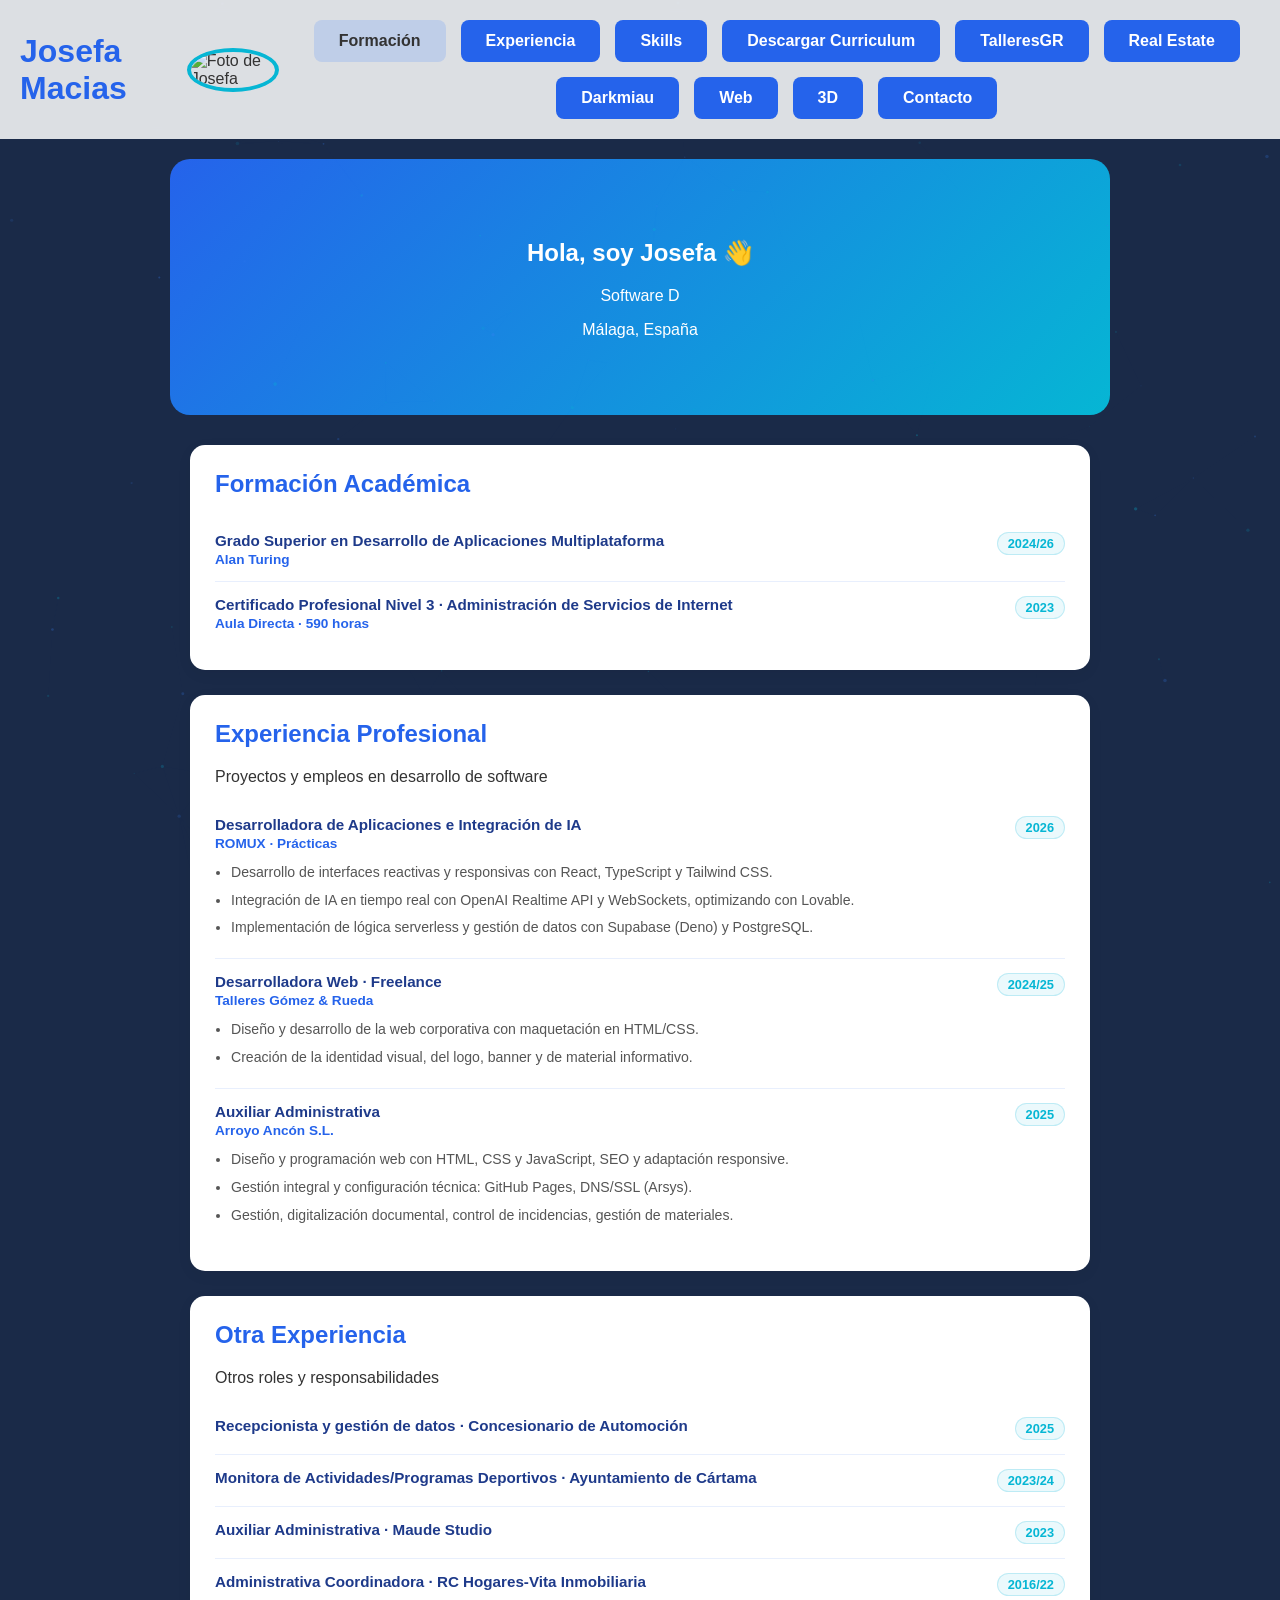
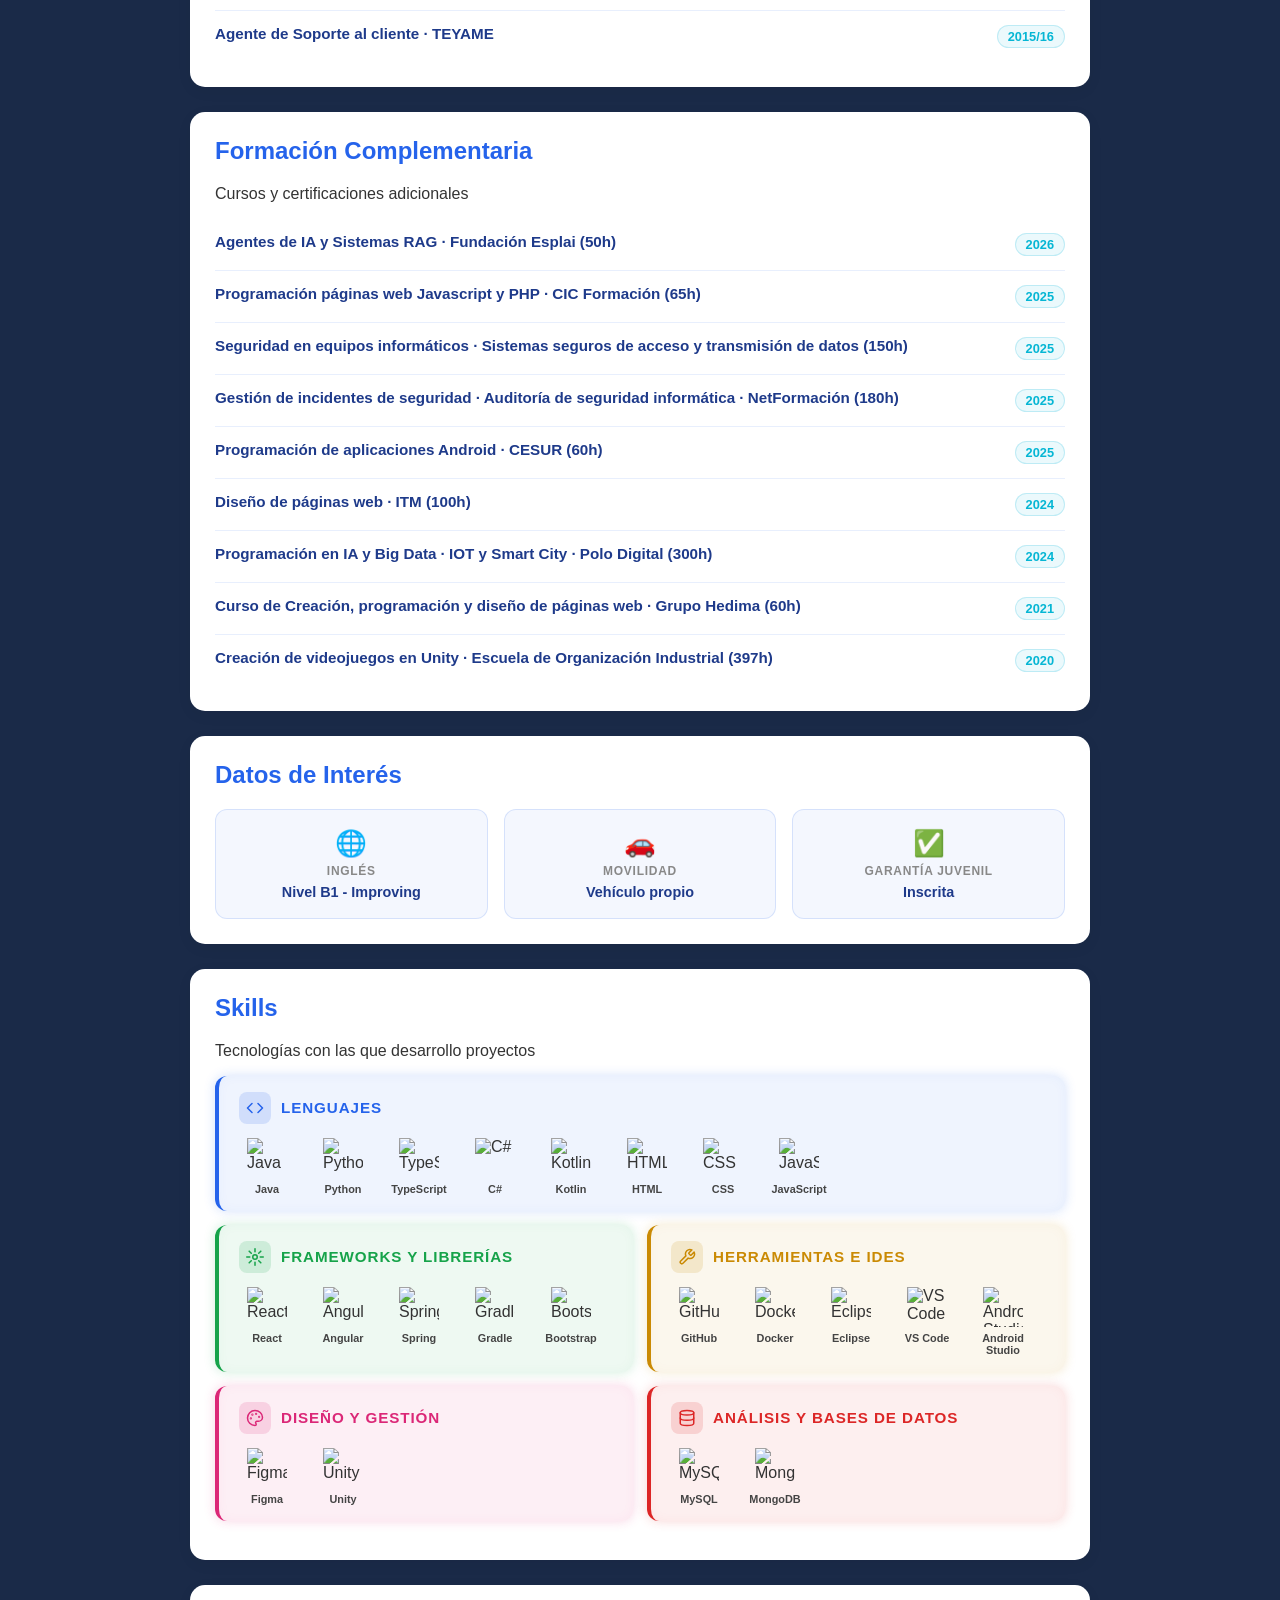
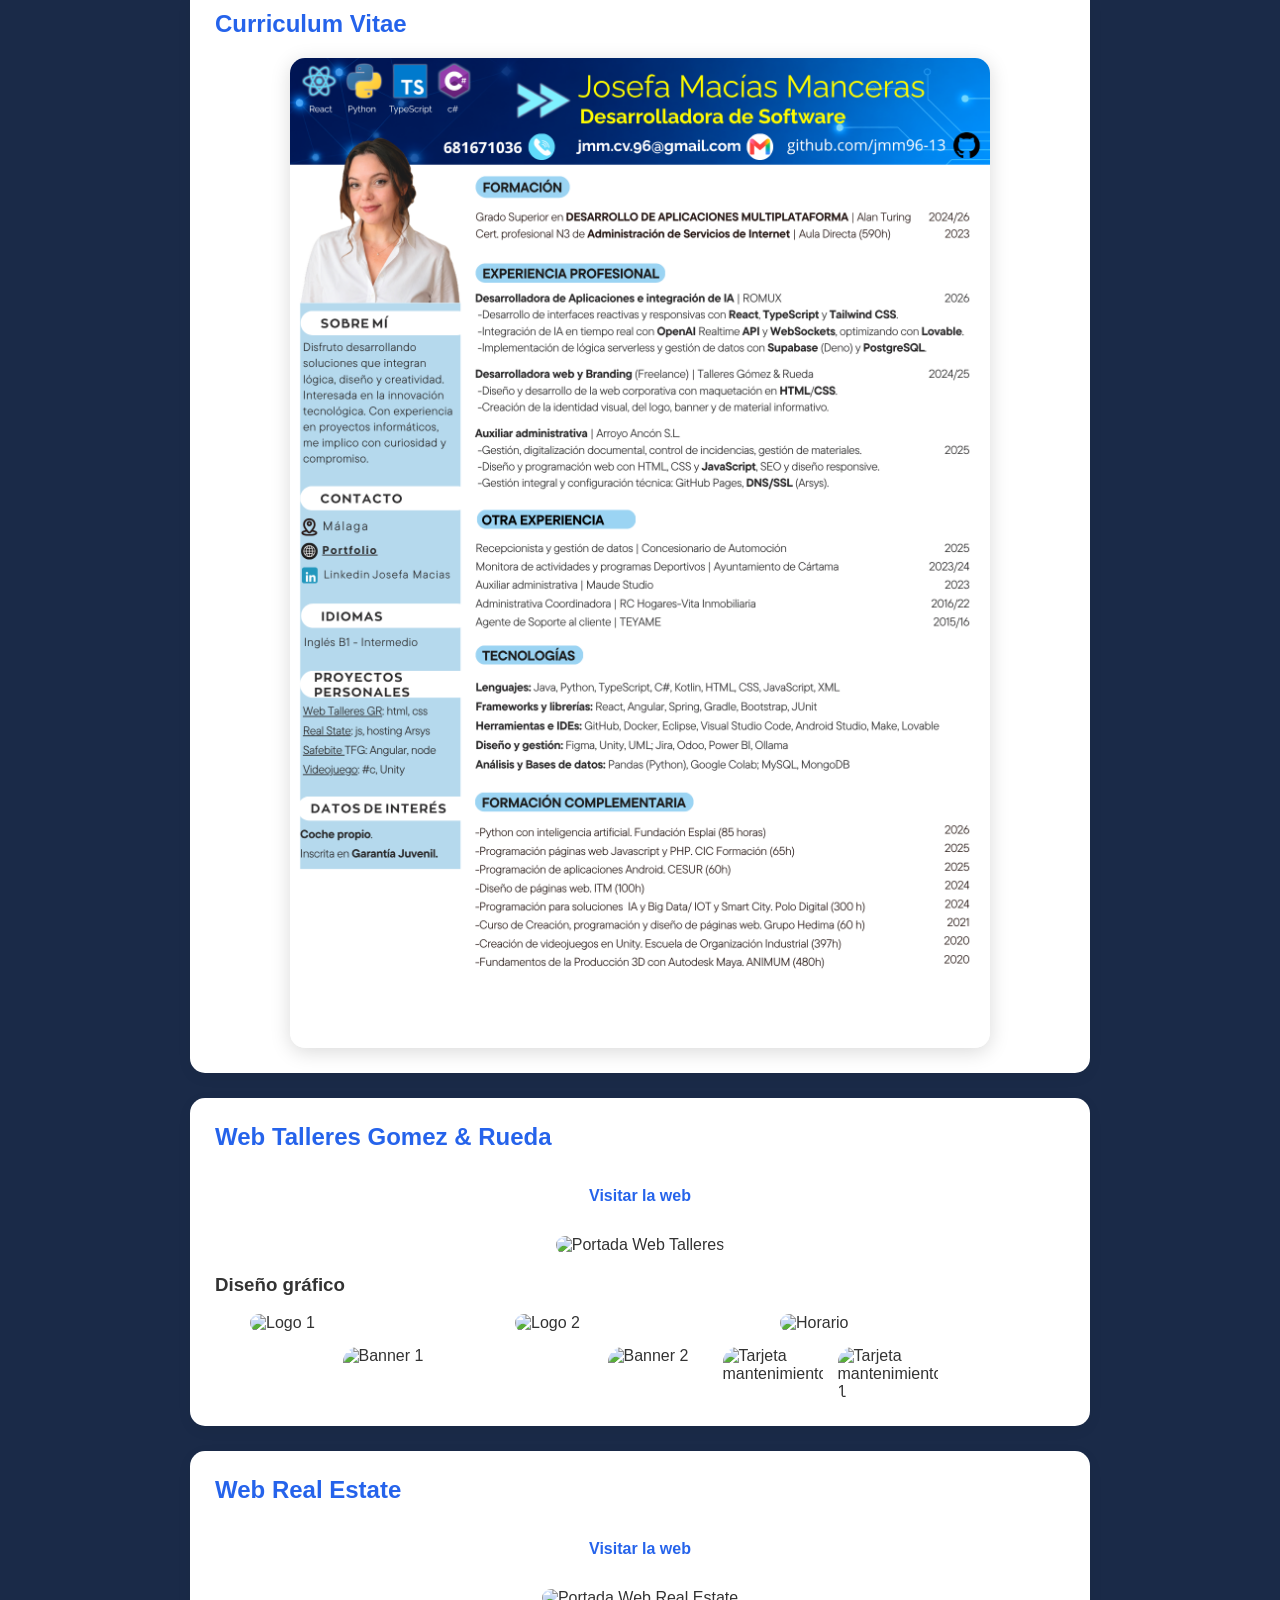
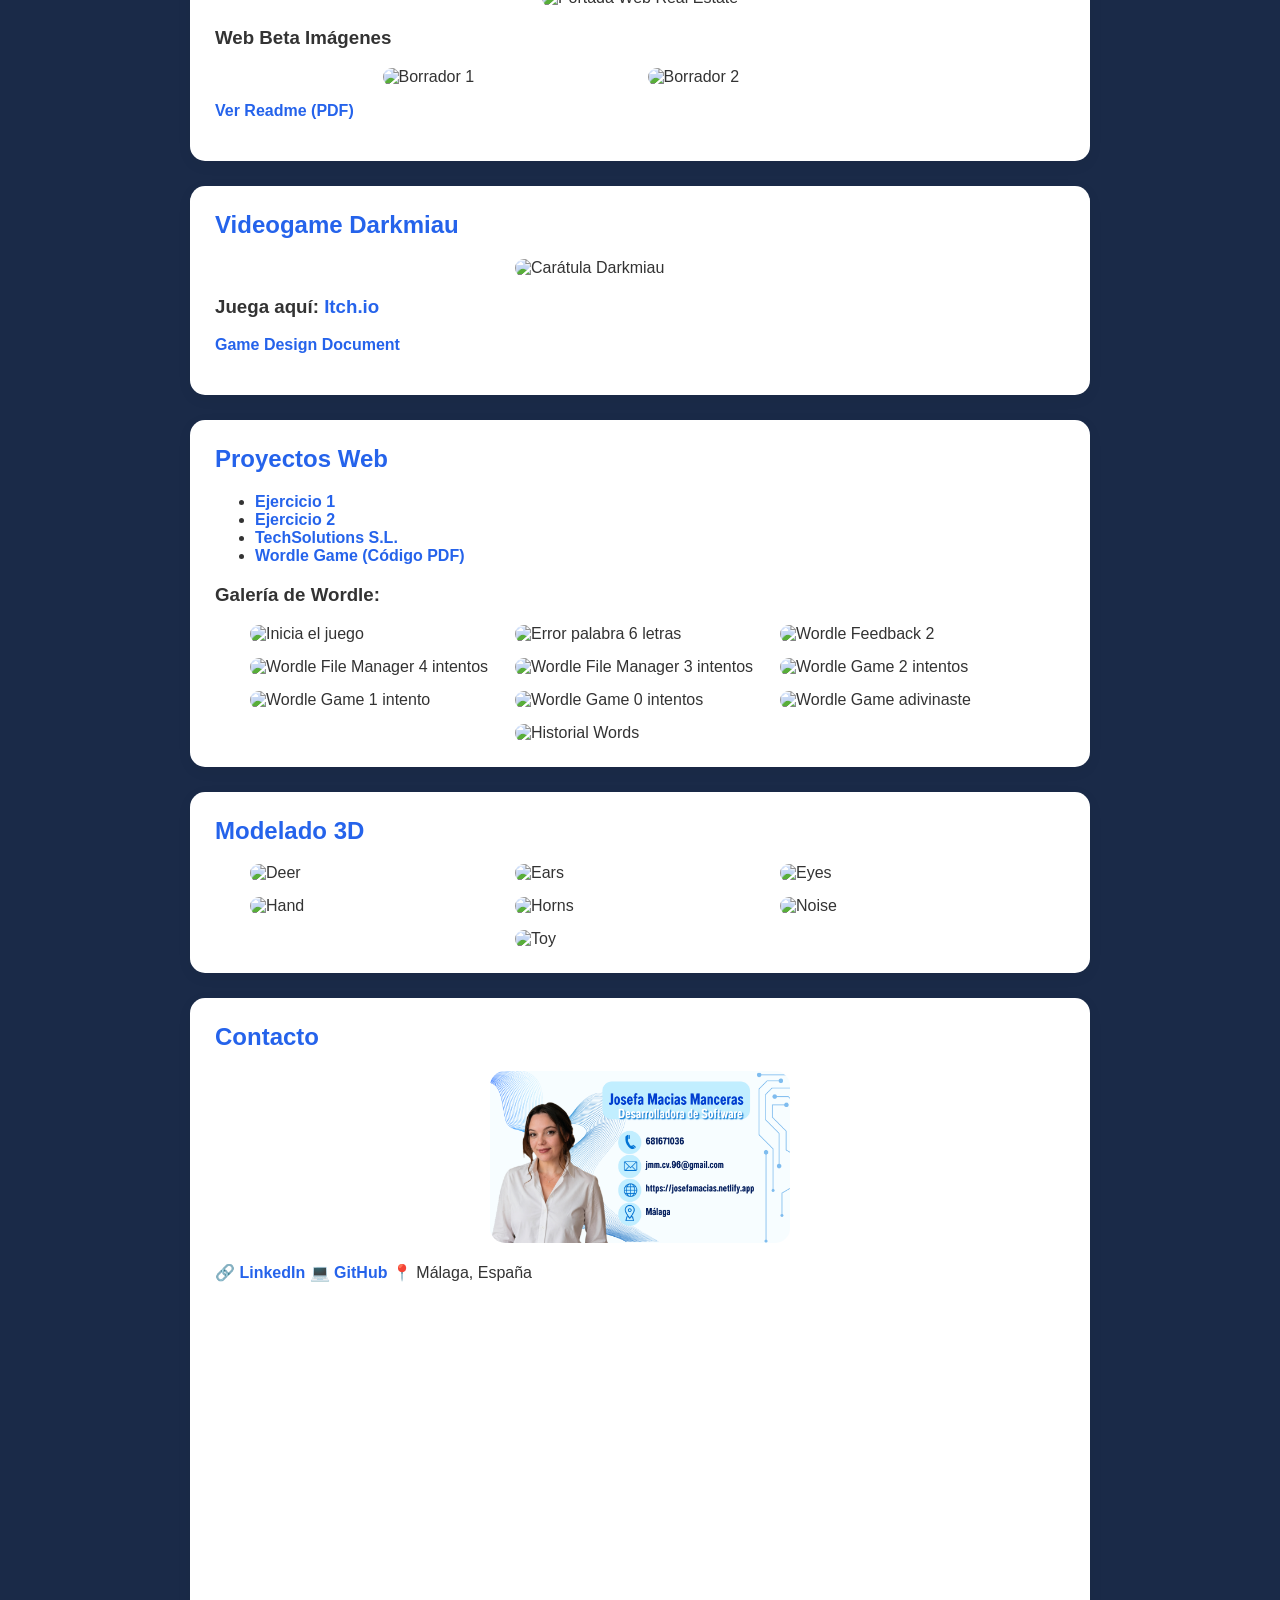
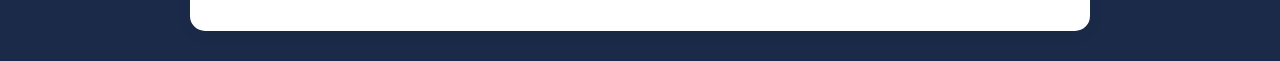
==== index.html @ d87f7739 "Tarjeta de presentacion mejorada" ====
<!DOCTYPE html>
<html lang="es">
<head>
  <meta charset="UTF-8">
  <meta name="viewport" content="width=device-width, initial-scale=1.0">
  <title>Portfolio Josefa Macias Manceras</title>
  <link href="https://fonts.googleapis.com/css2?family=Inter:wght@300;400;700&display=swap" rel="stylesheet">
  <link rel="stylesheet" href="css/styles.css">
</head>
<body>

  <!-- Fondo de partículas -->
  <canvas id="bg-canvas"></canvas>

  <!-- HEADER -->
  <header id="header">
    <h1>Josefa Macias</h1>
    <img src="documentos/foto_perfil.png" alt="Foto de Josefa" class="profile-img">
    <nav class="nav-bar">
      <a href="#formacion">Formación</a>
      <a href="#experiencia">Experiencia</a>
      <a href="#skills">Skills</a>
      <a href="#cv">Descargar Curriculum</a>
      <a href="#talleres">TalleresGR</a>
      <a href="#realestate">Real Estate</a>
      <a href="#darkmiau">Darkmiau</a>
      <a href="#proyectos">Web</a>
      <a href="#modelado">3D</a>
      <a href="#contacto">Contacto</a>
    </nav>
  </header>

  <!-- HERO con efecto Typing -->
  <section class="hero">
    <h2>Hola, soy Josefa 👋</h2>
    <p><span id="typed"></span></p>
    <p class="location">Málaga, España</p>
  </section>

  <main class="container">

<!-- FORMACIÓN ACADÉMICA -->
<section id="formacion" class="project fade-in">
  <h2 class="title">Formación Académica</h2>
  <div class="cv-item">
    <div class="cv-item-header">
      <div>
        <span class="cv-role">Grado Superior en Desarrollo de Aplicaciones Multiplataforma</span>
        <span class="cv-company">Alan Turing</span>
      </div>
      <span class="cv-date">2024/26</span>
    </div>
  </div>

  <div class="cv-item">
    <div class="cv-item-header">
      <div>
        <span class="cv-role">Certificado Profesional Nivel 3 · Administración de Servicios de Internet</span>
        <span class="cv-company">Aula Directa · 590 horas</span>
      </div>
      <span class="cv-date">2023</span>
    </div>
  </div>
</section>

<!-- EXPERIENCIA PROFESIONAL -->
<section id="experiencia" class="project fade-in">
  <h2 class="title">Experiencia Profesional</h2>
  <p class="section-sub">Proyectos y empleos en desarrollo de software</p>

  <div class="cv-item">
    <div class="cv-item-header">
      <div>
        <span class="cv-role">Desarrolladora de Aplicaciones e Integración de IA</span>
        <span class="cv-company">ROMUX · Prácticas</span>
      </div>
      <span class="cv-date">2026</span>
    </div>
    <ul class="cv-bullets">
      <li>Desarrollo de interfaces reactivas y responsivas con React, TypeScript y Tailwind CSS.</li>
      <li>Integración de IA en tiempo real con OpenAI Realtime API y WebSockets, optimizando con Lovable.</li>
      <li>Implementación de lógica serverless y gestión de datos con Supabase (Deno) y PostgreSQL.</li>
    </ul>
  </div>

  <div class="cv-item">
    <div class="cv-item-header">
      <div>
        <span class="cv-role">Desarrolladora Web · Freelance</span>
        <span class="cv-company">Talleres Gómez &amp; Rueda</span>
      </div>
      <span class="cv-date">2024/25</span>
    </div>
    <ul class="cv-bullets">
      <li>Diseño y desarrollo de la web corporativa con maquetación en HTML/CSS.</li>
      <li>Creación de la identidad visual, del logo, banner y de material informativo.</li>
    </ul>
  </div>

  <div class="cv-item">
    <div class="cv-item-header">
      <div>
        <span class="cv-role">Auxiliar Administrativa</span>
        <span class="cv-company">Arroyo Ancón S.L.</span>
      </div>
      <span class="cv-date">2025</span>
    </div>
    <ul class="cv-bullets">
      <li>Diseño y programación web con HTML, CSS y JavaScript, SEO y adaptación responsive.</li>
      <li>Gestión integral y configuración técnica: GitHub Pages, DNS/SSL (Arsys).</li>
      <li>Gestión, digitalización documental, control de incidencias, gestión de materiales.</li>
    </ul>
  </div>
</section>

<!-- OTRA EXPERIENCIA -->
<section id="otra-experiencia" class="project fade-in">
  <h2 class="title">Otra Experiencia</h2>
  <p class="section-sub">Otros roles y responsabilidades</p>

  <div class="cv-item">
    <div class="cv-item-header">
      <span class="cv-role">Recepcionista y gestión de datos · Concesionario de Automoción</span>
      <span class="cv-date">2025</span>
    </div>
  </div>

  <div class="cv-item">
    <div class="cv-item-header">
      <span class="cv-role">Monitora de Actividades/Programas Deportivos · Ayuntamiento de Cártama</span>
      <span class="cv-date">2023/24</span>
    </div>
  </div>

  <div class="cv-item">
    <div class="cv-item-header">
      <span class="cv-role">Auxiliar Administrativa · Maude Studio</span>
      <span class="cv-date">2023</span>
    </div>
  </div>

  <div class="cv-item">
    <div class="cv-item-header">
      <span class="cv-role">Administrativa Coordinadora · RC Hogares-Vita Inmobiliaria</span>
      <span class="cv-date">2016/22</span>
    </div>
  </div>

  <div class="cv-item">
    <div class="cv-item-header">
      <span class="cv-role">Agente de Soporte al cliente · TEYAME</span>
      <span class="cv-date">2015/16</span>
    </div>
  </div>
</section>

<!-- FORMACIÓN COMPLEMENTARIA -->
<section id="formacion-comp" class="project fade-in">
  <h2 class="title">Formación Complementaria</h2>
  <p class="section-sub">Cursos y certificaciones adicionales</p>

  <div class="cv-item">
    <div class="cv-item-header">
      <span class="cv-role">Agentes de IA y Sistemas RAG · Fundación Esplai (50h)</span>
      <span class="cv-date">2026</span>
    </div>
  </div>
  <div class="cv-item">
    <div class="cv-item-header">
      <span class="cv-role">Programación páginas web Javascript y PHP · CIC Formación (65h)</span>
      <span class="cv-date">2025</span>
    </div>
  </div>
  <div class="cv-item">
    <div class="cv-item-header">
      <span class="cv-role">Seguridad en equipos informáticos · Sistemas seguros de acceso y transmisión de datos (150h)</span>
      <span class="cv-date">2025</span>
    </div>
  </div>
  <div class="cv-item">
    <div class="cv-item-header">
      <span class="cv-role">Gestión de incidentes de seguridad · Auditoría de seguridad informática · NetFormación (180h)</span>
      <span class="cv-date">2025</span>
    </div>
  </div>
  <div class="cv-item">
    <div class="cv-item-header">
      <span class="cv-role">Programación de aplicaciones Android · CESUR (60h)</span>
      <span class="cv-date">2025</span>
    </div>
  </div>
  <div class="cv-item">
    <div class="cv-item-header">
      <span class="cv-role">Diseño de páginas web · ITM (100h)</span>
      <span class="cv-date">2024</span>
    </div>
  </div>
  <div class="cv-item">
    <div class="cv-item-header">
      <span class="cv-role">Programación en IA y Big Data · IOT y Smart City · Polo Digital (300h)</span>
      <span class="cv-date">2024</span>
    </div>
  </div>
  <div class="cv-item">
    <div class="cv-item-header">
      <span class="cv-role">Curso de Creación, programación y diseño de páginas web · Grupo Hedima (60h)</span>
      <span class="cv-date">2021</span>
    </div>
  </div>
  <div class="cv-item">
    <div class="cv-item-header">
      <span class="cv-role">Creación de videojuegos en Unity · Escuela de Organización Industrial (397h)</span>
      <span class="cv-date">2020</span>
    </div>
  </div>
</section>

<!-- DATOS DE INTERÉS -->
<section id="datos" class="project fade-in">
  <h2 class="title">Datos de Interés</h2>
  <div class="datos-grid">
    <div class="dato-card">
      <span class="dato-icon">🌐</span>
      <span class="dato-label">Inglés</span>
      <span class="dato-value">Nivel B1 - Improving</span>
    </div>
    <div class="dato-card">
      <span class="dato-icon">🚗</span>
      <span class="dato-label">Movilidad</span>
      <span class="dato-value">Vehículo propio</span>
    </div>
    <div class="dato-card">
      <span class="dato-icon">✅</span>
      <span class="dato-label">Garantía Juvenil</span>
      <span class="dato-value">Inscrita</span>
    </div>
  </div>
</section>    

<!-- SKILLS -->
<section id="skills" class="project fade-in">
  <h2 class="title">Skills</h2>
  <p class="section-sub">Tecnologías con las que desarrollo proyectos</p>

  <!-- Lenguajes - fila completa -->
  <div class="skill-category cat-blue">
    <div class="cat-header">
      <span class="cat-icon"><svg xmlns="http://www.w3.org/2000/svg" width="18" height="18" viewBox="0 0 24 24" fill="none" stroke="currentColor" stroke-width="2" stroke-linecap="round" stroke-linejoin="round"><polyline points="16 18 22 12 16 6"/><polyline points="8 6 2 12 8 18"/></svg></span>
      <h3>Lenguajes</h3>
    </div>
    <div class="skills-grid">
      <div class="skill-card"><img src="https://skillicons.dev/icons?i=java" alt="Java"><span>Java</span></div>
      <div class="skill-card"><img src="https://skillicons.dev/icons?i=python" alt="Python"><span>Python</span></div>
      <div class="skill-card"><img src="https://skillicons.dev/icons?i=ts" alt="TypeScript"><span>TypeScript</span></div>
      <div class="skill-card"><img src="https://skillicons.dev/icons?i=cs" alt="C#"><span>C#</span></div>
      <div class="skill-card"><img src="https://skillicons.dev/icons?i=kotlin" alt="Kotlin"><span>Kotlin</span></div>
      <div class="skill-card"><img src="https://skillicons.dev/icons?i=html" alt="HTML"><span>HTML</span></div>
      <div class="skill-card"><img src="https://skillicons.dev/icons?i=css" alt="CSS"><span>CSS</span></div>
      <div class="skill-card"><img src="https://skillicons.dev/icons?i=js" alt="JavaScript"><span>JavaScript</span></div>
    </div>
  </div>

  <!-- Fila 2 columnas: Frameworks + Herramientas -->
  <div class="skills-row">
    <div class="skill-category cat-green">
      <div class="cat-header">
        <span class="cat-icon"><svg xmlns="http://www.w3.org/2000/svg" width="18" height="18" viewBox="0 0 24 24" fill="none" stroke="currentColor" stroke-width="2" stroke-linecap="round" stroke-linejoin="round"><circle cx="12" cy="12" r="3"/><path d="M12 1v4M12 19v4M4.22 4.22l2.83 2.83M16.95 16.95l2.83 2.83M1 12h4M19 12h4M4.22 19.78l2.83-2.83M16.95 7.05l2.83-2.83"/></svg></span>
        <h3>Frameworks y librerías</h3>
      </div>
      <div class="skills-grid">
        <div class="skill-card"><img src="https://skillicons.dev/icons?i=react" alt="React"><span>React</span></div>
        <div class="skill-card"><img src="https://skillicons.dev/icons?i=angular" alt="Angular"><span>Angular</span></div>
        <div class="skill-card"><img src="https://skillicons.dev/icons?i=spring" alt="Spring"><span>Spring</span></div>
        <div class="skill-card"><img src="https://skillicons.dev/icons?i=gradle" alt="Gradle"><span>Gradle</span></div>
        <div class="skill-card"><img src="https://skillicons.dev/icons?i=bootstrap" alt="Bootstrap"><span>Bootstrap</span></div>
      </div>
    </div>

    <div class="skill-category cat-yellow">
      <div class="cat-header">
        <span class="cat-icon"><svg xmlns="http://www.w3.org/2000/svg" width="18" height="18" viewBox="0 0 24 24" fill="none" stroke="currentColor" stroke-width="2" stroke-linecap="round" stroke-linejoin="round"><path d="M14.7 6.3a1 1 0 000 1.4l1.6 1.6a1 1 0 001.4 0l3.77-3.77a6 6 0 01-7.94 7.94l-6.91 6.91a2.12 2.12 0 01-3-3l6.91-6.91a6 6 0 017.94-7.94l-3.76 3.76z"/></svg></span>
        <h3>Herramientas e IDEs</h3>
      </div>
      <div class="skills-grid">
        <div class="skill-card"><img src="https://skillicons.dev/icons?i=github" alt="GitHub"><span>GitHub</span></div>
        <div class="skill-card"><img src="https://skillicons.dev/icons?i=docker" alt="Docker"><span>Docker</span></div>
        <div class="skill-card"><img src="https://skillicons.dev/icons?i=eclipse" alt="Eclipse"><span>Eclipse</span></div>
        <div class="skill-card"><img src="https://skillicons.dev/icons?i=vscode" alt="VS Code"><span>VS Code</span></div>
        <div class="skill-card"><img src="https://skillicons.dev/icons?i=androidstudio" alt="Android Studio"><span>Android Studio</span></div>
      </div>
    </div>
  </div><!-- fin skills-row 1 -->

  <!-- Fila 2 columnas: Diseño + Bases de datos -->
  <div class="skills-row">
    <div class="skill-category cat-pink">
      <div class="cat-header">
        <span class="cat-icon"><svg xmlns="http://www.w3.org/2000/svg" width="18" height="18" viewBox="0 0 24 24" fill="none" stroke="currentColor" stroke-width="2" stroke-linecap="round" stroke-linejoin="round"><circle cx="13.5" cy="6.5" r=".5"/><circle cx="17.5" cy="10.5" r=".5"/><circle cx="8.5" cy="7.5" r=".5"/><circle cx="6.5" cy="12.5" r=".5"/><path d="M12 2C6.5 2 2 6.5 2 12s4.5 10 10 10c.926 0 1.648-.746 1.648-1.688 0-.437-.18-.835-.437-1.125-.29-.289-.438-.652-.438-1.125a1.64 1.64 0 011.668-1.668h1.996c3.051 0 5.555-2.503 5.555-5.554C21.965 6.012 17.461 2 12 2z"/></svg></span>
        <h3>Diseño y gestión</h3>
      </div>
      <div class="skills-grid">
        <div class="skill-card"><img src="https://skillicons.dev/icons?i=figma" alt="Figma"><span>Figma</span></div>
        <div class="skill-card"><img src="https://skillicons.dev/icons?i=unity" alt="Unity"><span>Unity</span></div>
      </div>
    </div>

    <div class="skill-category cat-red">
      <div class="cat-header">
        <span class="cat-icon"><svg xmlns="http://www.w3.org/2000/svg" width="18" height="18" viewBox="0 0 24 24" fill="none" stroke="currentColor" stroke-width="2" stroke-linecap="round" stroke-linejoin="round"><ellipse cx="12" cy="5" rx="9" ry="3"/><path d="M21 12c0 1.66-4 3-9 3s-9-1.34-9-3"/><path d="M3 5v14c0 1.66 4 3 9 3s9-1.34 9-3V5"/></svg></span>
        <h3>Análisis y Bases de datos</h3>
      </div>
      <div class="skills-grid">
        <div class="skill-card"><img src="https://skillicons.dev/icons?i=mysql" alt="MySQL"><span>MySQL</span></div>
        <div class="skill-card"><img src="https://skillicons.dev/icons?i=mongodb" alt="MongoDB"><span>MongoDB</span></div>
      </div>
    </div>
  </div><!-- fin skills-row 2 -->

</section>

<!-- CURRICULUM -->
    <section id="cv" class="project fade-in">
      <h2 class="title">Curriculum Vitae</h2>
      <a href="documentos/CV_Josefa_Macias_Desarrolladora-software.pdf" target="_blank">
      <img src="documentos/CV_Josefa_Macias_Desarrolladora-software.png" alt="Curriculum Vitae" 
          style="width:100%; max-width:700px; display:block; margin:0 auto; border-radius:15px; box-shadow: 0 4px 20px rgba(0,0,0,0.15);">
      </a>
  </section>

    <!-- TALLERESGR (Mantiene tus tamaños) -->
    <section id="talleres" class="project fade-in">
      <h2 class="title">Web Talleres Gomez & Rueda</h2>
      <div class="project-header">
        <p><a href="https://saldyard.github.io/talleresGR/" target="_blank">Visitar la web</a></p>
        <img src="TalleresGR/web_talleres.JPG" alt="Portada Web Talleres" class="preview-img">
      </div>
      <h3>Diseño gráfico</h3>
      <div class="gallery">
        <img src="TalleresGR/logo_1.png" alt="Logo 1">
        <img src="TalleresGR/logo_2.png" alt="Logo 2">
        <img src="TalleresGR/horario.png" alt="Horario">
        <img src="TalleresGR/banner1.png" alt="Banner 1">
        <img src="TalleresGR/banner_2.png" alt="Banner 2">
        <img src="TalleresGR/Tarjeta_mantenimiento.png" alt="Tarjeta mantenimiento">
        <img src="TalleresGR/Tarjeta_mantenimiento_1.png" alt="Tarjeta mantenimiento 1">
      </div>
    </section>

    <!-- REAL ESTATE -->
    <section id="realestate" class="project fade-in">
      <h2 class="title">Web Real Estate</h2>
      <div class="project-header">
        <p><a href="https://saldyard.github.io/realEstate/" target="_blank">Visitar la web</a></p>
        <img src="realEstate/web_inmobiliaria.JPG" alt="Portada Web Real Estate" class="preview-img">
      </div>
      <h3>Web Beta Imágenes</h3>
      <div class="gallery">
        <img src="realEstate/borrador1.JPG" alt="Borrador 1">
        <img src="realEstate/borrador2.JPG" alt="Borrador 2">
      </div>
      <p><a href="realEstate/readme.pdf" target="_blank">Ver Readme (PDF)</a></p>
    </section>

    <!-- DARKMIAU -->
    <section id="darkmiau" class="project fade-in">
      <h2 class="title">Videogame Darkmiau</h2>
      <img src="Darkmiau/caratula.png" alt="Carátula Darkmiau" class="game-cover">
      <h3>Juega aquí: <a href="https://saldyard.itch.io/dark-miau" target="_blank">Itch.io</a></h3>
      <p><a href="Darkmiau/GDD_DARK_MIAU.pdf" target="_blank">Game Design Document</a></p>
    </section>

    <!-- PROYECTOS WEB (Corregido estructura) -->
    <section id="proyectos" class="project fade-in">
      <h2>Proyectos Web</h2>
      <ul class="web-list">
        <li><a href="Proyectos_web/ejercicio1.html" target="_blank">Ejercicio 1</a></li>
        <li><a href="Proyectos_web/ejercicio2.html" target="_blank">Ejercicio 2</a></li>
        <li><a href="Proyectos_web/TechSolutions S.L/index.html" target="_blank">TechSolutions S.L.</a></li>
        <li><a href="Proyectos_web/Wordle_Game/Wordle_code.pdf" target="_blank">Wordle Game (Código PDF)</a></li>
      </ul>
      <h3>Galería de Wordle:</h3>
      <div class="gallery">
        <img src="Proyectos_web/Wordle_Game/inicia_el_juego_main.PNG" alt="Inicia el juego">
        <img src="Proyectos_web/Wordle_Game/ERROR_palabra6letras_WordkeFeedback.PNG" alt="Error palabra 6 letras">
        <img src="Proyectos_web/Wordle_Game/_WordleFeedback_2.PNG" alt="Wordle Feedback 2">
        <img src="Proyectos_web/Wordle_Game/wordlefilemanager_4intentos.PNG" alt="Wordle File Manager 4 intentos">
        <img src="Proyectos_web/Wordle_Game/wordlefilemanager2_3intentos.PNG" alt="Wordle File Manager 3 intentos">
        <img src="Proyectos_web/Wordle_Game/wordlegame_2intentos.PNG" alt="Wordle Game 2 intentos">
        <img src="Proyectos_web/Wordle_Game/wordlegame2_1intento.PNG" alt="Wordle Game 1 intento">
        <img src="Proyectos_web/Wordle_Game/wordlegame3_0intentos.PNG" alt="Wordle Game 0 intentos">
        <img src="Proyectos_web/Wordle_Game/wordlegame4_adivinaste.PNG" alt="Wordle Game adivinaste">
        <img src="Proyectos_web/Wordle_Game/carpetawordlegame_archivos_historial_words.PNG" alt="Historial Words">
      </div>
    </section>

    <!-- MODELADO 3D -->
    <section id="modelado" class="project fade-in">
      <h2 class="title">Modelado 3D</h2>
      <div class="gallery">
        <img src="Modelado_3d/deer.jpg" alt="Deer">
        <img src="Modelado_3d/ears.jpg" alt="Ears">
        <img src="Modelado_3d/eyes.jpg" alt="Eyes">
        <img src="Modelado_3d/hand.jpg" alt="Hand">
        <img src="Modelado_3d/horns.jpg" alt="Horns">
        <img src="Modelado_3d/noise.jpg" alt="Noise">
        <img src="Modelado_3d/toy.jpg" alt="Toy">
      </div>
    </section>

   <!-- CONTACTO -->
<section id="contacto" class="project fade-in contact-card">
  <h2 class="title">Contacto</h2>

  <img src="documentos/Tarjeta_Josefa_Macias.png" alt="Tarjeta contacto" class="contact-img">

  <div class="contact-links">
    <a href="https://www.linkedin.com/in/josefa-macias/" target="_blank" class="contact-btn">
      🔗 LinkedIn
    </a>
    <a href="https://github.com/jmm96-13" target="_blank" class="contact-btn">
      💻 GitHub
    </a>
    <span class="contact-location">📍 Málaga, España</span>
  </div>

  <iframe
    src="https://www.google.com/maps/embed?pb=!1m18!1m12!1m3!1d4229.846658668433!2d-4.549763490566948!3d36.73782337214924!2m3!1f0!2f0!3f0!3m2!1i1024!2i768!4f13.1!3m3!1m2!1s0xd72f1282549a8f3%3A0x86d10d4a28bf24e5!2sParque%20Tecnol%C3%B3gico%20de%20Andaluc%C3%ADa%20S.A.!5e1!3m2!1ses!2ses!4v1756846275247!5m2!1ses!2ses"
    width="100%" height="300"
    style="border:0; border-radius:15px; margin-top:20px;"
    allowfullscreen="" loading="lazy">
  </iframe>
</section>

  </main>

  <button id="backToTop">↑</button>

  <div id="lightbox">
    <span class="lightbox-close">&times;</span>
    <img src="" alt="Ampliada">
  </div>

  <script src="js/script.js"></script>
</body>
</html>
---- css/styles.css ----
/* General */
body {
    background-color: #1a2a48;
    font-family: Calibri, sans-serif;
    margin: 0;
    padding: 0;
    scroll-behavior: smooth;
    color: #333;
}

/* Header */
header {
  background-color: rgba(255, 255, 255, 0.85); /* antes: #fff */
  backdrop-filter: blur(8px); /* efecto cristal */
  padding: 20px;
  box-shadow: 0 4px 10px rgba(0,0,0,0.1);

  display: flex;
  flex-direction: column;   /* en móvil apilado */
  align-items: center;
  text-align: center;
  gap: 15px; /* espacio entre elementos */
}

h1 {
  color: #2563eb;
  margin: 0;
}

/* Imagen de perfil adaptativa */
.profile-img {
  width: clamp(80px, 10vw, 120px); /* se adapta al ancho de pantalla */
  height: auto;
  border-radius: 50%;
  border: 4px solid #06b6d4;
  object-fit: cover;
  animation: glow 2s infinite alternate;
}

@keyframes glow {
  0% { box-shadow: 0 0 10px #2563eb; }
  50% { box-shadow: 0 0 25px #06b6d4; }
  100% { box-shadow: 0 0 10px #2563eb; }
}

/* Navegación */
.nav-bar {
  display: flex;
  flex-wrap: wrap;
  justify-content: center;
  gap: 15px;
}

.nav-bar a {
  background-color: #2563eb;
  padding: 12px 25px;
  color: #fff;
  text-decoration: none;
  font-weight: bold;
  border-radius: 8px;
  transition: all 0.3s ease;
}

.nav-bar a:hover {
   background-color: #06b6d4;  /* solo cambia el botón */
   color: #fff;
   transform: translateY(-3px);
   box-shadow: 0 4px 15px rgba(0,0,0,0.2);
}


/* Versión escritorio */
@media (min-width: 768px) {
  header {
    flex-direction: row; /* título, nav y foto en fila */
    justify-content: space-between;
    align-items: center;
    text-align: left;
  }

  .nav-bar {
    margin: 0;
  }
}


/* Hero */
.hero {
    text-align: center;
    padding: 60px 20px;
    background: linear-gradient(135deg, #2563eb, #06b6d4);
    color: white;
    border-radius: 20px;
    margin: 20px auto;
    max-width: 900px;
    animation: fadeIn 2s ease;
}

@keyframes fadeIn {
    from { opacity: 0; transform: translateY(30px); }
    to { opacity: 1; transform: translateY(0); }
}

/* Contenedor principal */
.container {
    max-width: 900px;
    margin: 30px auto;
    padding: 0 20px;
}

/* Secciones */
.project {
    background-color: #fff;
    border-radius: 15px;
    padding: 25px;
    margin-bottom: 25px;
    opacity: 0;
    transform: translateY(30px);
    transition: opacity 1s ease, transform 1s ease, box-shadow 0.3s ease;
    box-shadow: 0 4px 15px rgba(0,0,0,0.05);
}

.project.visible {
    opacity: 1;
    transform: translateY(0);
}

.project h2 {
    color: #2563eb;
    margin-top: 0;
}

/* Galerías de imágenes */
.gallery {
    display: flex;
    flex-wrap: wrap;
    gap: 15px;
    justify-content: center;
    margin-top: 15px;
}

.gallery img {
    max-width: 100%;
    width: 100%;
    max-width: 250px;
    border-radius: 15px;
    transition: transform 0.3s ease, box-shadow 0.3s ease;
}

.gallery img:hover {
    transform: scale(1.05);
    box-shadow: 0 0 20px #06b6d4;
}

/* Galería TalleresGR adaptativa
#talleres .gallery {
    display: grid;
    grid-template-columns: repeat(auto-fit, minmax(120px, 1fr));
    grid-auto-rows: auto;
    gap: 15px;
    justify-items: center;
    margin-top: 15px;
} */

/* Logos y banners grandes (fila superior)
#talleres .gallery img:nth-child(-n+4) {
    width: 150px;
    height: auto;
}

/* Horario y tarjetas más pequeñas (fila inferior) */
#talleres .gallery img:nth-child(n+5) {
    width: 100px;
    height: auto;
}

/* Hover para todas las imágenes de TalleresGR */
#talleres .gallery img:hover {
    transform: scale(1.05);
    box-shadow: 0 0 20px #06b6d4;
} */

/* PDF incrustados */
iframe {
    width: 100%;
    max-width: 900px;
    height: 500px;
    border: none;
    border-radius: 15px;
    display: block;
    margin: 20px auto;
    box-shadow: 0 4px 15px rgba(0,0,0,0.1);
    transition: transform 0.3s ease, box-shadow 0.3s ease;
}

iframe:hover {
    transform: scale(1.01);
    box-shadow: 0 8px 25px rgba(0,0,0,0.15);
}

/* Mapa de contacto — sin hover de scale */
.contact-map iframe {
    height: 300px;
    box-shadow: none;
    transition: none;
}
.contact-map iframe:hover {
    transform: none;
    box-shadow: none;
}

/* Tarjeta de contacto */
.contact-img {
    max-width: 300px;
    border-radius: 15px;
    margin-bottom: 20px;
    display: block;
    margin-left: auto;
    margin-right: auto;
    transition: transform 0.6s ease, box-shadow 0.6s ease;
}

.contact-img:hover {
    transform: rotateY(10deg);
    box-shadow: 0 0 30px #06b6d4;
}

/* Lista de contacto */
.contact-card ul {
    list-style: none;
    padding: 0;
    text-align: center;
}

.contact-card ul li {
    margin: 7px 0;
}

/* Links */
a {
    color: #2563eb;
    font-weight: bold;
    text-decoration: none;
    transition: color 0.3s;
}

a:hover {
    color: #06b6d4;
}

/* Botón volver arriba */
#backToTop {
    position: fixed;
    bottom: 20px;
    right: 20px;
    background: #2563eb;
    color: #fff;
    border: none;
    border-radius: 50%;
    width: 50px;
    height: 50px;
    font-size: 24px;
    cursor: pointer;
    display: none;
    box-shadow: 0 4px 12px rgba(0,0,0,0.2);
    transition: transform 0.3s;
}

#backToTop:hover {
    transform: scale(1.1);
    background: #06b6d4;
}

/* Responsive */
@media (max-width: 768px) {
    .profile-img { width: 90px; height: 90px; }
    .nav-bar a { padding: 10px 15px; font-size: 14px; }
    .gallery img { max-width: 100%; width: 150px; }
    iframe { height: 400px; }
    
    /* TalleresGR: todas las imágenes en columna
    #talleres .gallery {
        grid-template-columns: 1fr;
    }

    #talleres .gallery img:nth-child(-n+4),
    #talleres .gallery img:nth-child(n+5) {
        width: 80%;
        max-width: 200px;
    } */
}
/* Lightbox */
#lightbox {
  position: fixed;
  top: 0;
  left: 0;
  width: 100%;
  height: 100%;
  background: rgba(0,0,0,0.8);
  display: none;
  justify-content: center;
  align-items: center;
  z-index: 2000;
  cursor: zoom-out;
}

#lightbox img {
  max-width: 90%;
  max-height: 90%;
  border-radius: 15px;
  transform: scale(0.8);
  opacity: 0;
  transition: transform 0.3s ease, opacity 0.3s ease;
}

#lightbox.show img {
  transform: scale(1);
  opacity: 1;
}

.project-header {
  display: flex;
  flex-direction: column;
  align-items: center;
  gap: 15px;
  margin-bottom: 20px;
}

.project-header img.preview-img {
  max-width: 300px;
  border-radius: 15px;
  cursor: pointer;
  transition: transform 0.3s ease, box-shadow 0.3s ease;
}

.project-header img.preview-img:hover {
  transform: scale(1.05);
  box-shadow: 0 0 20px #06b6d4;
}
/* Estilo para la carátula del videojuego */
.game-cover {
    width: 250px;       /* Restauramos el tamaño que tenías */
    display: block;     /* Permite centrar con margin auto */
    margin: 0 auto;     /* La centra horizontalmente */
    border-radius: 15px;
    transition: transform 0.3s ease;
}

.game-cover:hover {
    transform: scale(1.05); /* Efecto de aumento al pasar el ratón */
}
#bg-canvas {
  position: fixed;
  top: 0; left: 0;
  width: 100%; height: 100%;
  pointer-events: none;
  z-index: 0;
  opacity: 0.35;
}/* ── Skills ── */
.skill-category {
  border-radius: 12px;
  padding: 16px 20px;
  margin-bottom: 14px;
  border-left: 4px solid;
  position: relative;
  transition: box-shadow 0.3s ease, transform 0.3s ease;
}

.skill-category:hover {
  transform: translateY(-2px);
}

/* Colores por categoría — todo en una sola regla */
.cat-blue   { background: rgba(37,99,235,0.07);  border-color: #2563eb; box-shadow: 0 0 12px rgba(37,99,235,0.2),  inset 0 0 12px rgba(37,99,235,0.04); }
.cat-green  { background: rgba(22,163,74,0.07);  border-color: #16a34a; box-shadow: 0 0 12px rgba(22,163,74,0.2),  inset 0 0 12px rgba(22,163,74,0.04); }
.cat-yellow { background: rgba(202,138,4,0.07);  border-color: #ca8a04; box-shadow: 0 0 12px rgba(202,138,4,0.2),  inset 0 0 12px rgba(202,138,4,0.04); }
.cat-pink   { background: rgba(219,39,119,0.07); border-color: #db2777; box-shadow: 0 0 12px rgba(219,39,119,0.2), inset 0 0 12px rgba(219,39,119,0.04); }
.cat-red    { background: rgba(220,38,38,0.07);  border-color: #dc2626; box-shadow: 0 0 12px rgba(220,38,38,0.2),  inset 0 0 12px rgba(220,38,38,0.04); }

/* Hover — brillo más intenso */
.cat-blue:hover   { box-shadow: 0 0 22px rgba(37,99,235,0.35),  inset 0 0 20px rgba(37,99,235,0.07); }
.cat-green:hover  { box-shadow: 0 0 22px rgba(22,163,74,0.35),  inset 0 0 20px rgba(22,163,74,0.07); }
.cat-yellow:hover { box-shadow: 0 0 22px rgba(202,138,4,0.35),  inset 0 0 20px rgba(202,138,4,0.07); }
.cat-pink:hover   { box-shadow: 0 0 22px rgba(219,39,119,0.35), inset 0 0 20px rgba(219,39,119,0.07); }
.cat-red:hover    { box-shadow: 0 0 22px rgba(220,38,38,0.35),  inset 0 0 20px rgba(220,38,38,0.07); }

/* Cabecera de categoría */
.cat-header {
  display: flex;
  align-items: center;
  gap: 10px;
  margin-bottom: 14px;
}

.cat-header h3 {
  margin: 0;
  font-size: 0.95rem;
  font-weight: bold;
  text-transform: uppercase;
  letter-spacing: 0.06em;
}

.cat-blue .cat-header h3   { color: #2563eb; }
.cat-green .cat-header h3  { color: #16a34a; }
.cat-yellow .cat-header h3 { color: #ca8a04; }
.cat-pink .cat-header h3   { color: #db2777; }
.cat-red .cat-header h3    { color: #dc2626; }

/* Icono de categoría */
.cat-icon {
  display: inline-flex;
  align-items: center;
  justify-content: center;
  width: 32px;
  height: 32px;
  border-radius: 8px;
  flex-shrink: 0;
}

.cat-blue .cat-icon   { background: rgba(37,99,235,0.15);  color: #2563eb; }
.cat-green .cat-icon  { background: rgba(22,163,74,0.15);  color: #16a34a; }
.cat-yellow .cat-icon { background: rgba(202,138,4,0.15);  color: #ca8a04; }
.cat-pink .cat-icon   { background: rgba(219,39,119,0.15); color: #db2777; }
.cat-red .cat-icon    { background: rgba(220,38,38,0.15);  color: #dc2626; }

/* Grid de iconos */
.skills-grid {
  display: flex;
  flex-wrap: wrap;
  gap: 20px;
}

.skill-card {
  display: flex;
  flex-direction: column;
  align-items: center;
  gap: 5px;
  width: 56px;
  background: none;
  border: none;
  padding: 0;
  cursor: default;
  transition: transform 0.3s ease;
}

.skill-card:hover {
  transform: scale(1.2);
}

.skill-card img {
  width: 40px;
  height: 40px;
  transition: filter 0.3s ease;
}

.skill-card:hover img {
  filter: brightness(1.2) drop-shadow(0 0 6px rgba(37,99,235,0.5));
}

.skill-card span {
  font-size: 0.68rem;
  font-weight: bold;
  color: #444;
  text-align: center;
}

/* Layout de 2 columnas */
.skills-row {
  display: grid;
  grid-template-columns: 1fr 1fr;
  gap: 14px;
  margin-bottom: 14px;
}

.skills-row .skill-category {
  margin-bottom: 0;
}

@media (max-width: 768px) {
  .skills-row { grid-template-columns: 1fr; }
}

/* ── CV Sections ── */
.cv-item {
  padding: 14px 0;
  border-bottom: 1px solid rgba(37,99,235,0.1);
}

.cv-item:last-child {
  border-bottom: none;
}

.cv-item-header {
  display: flex;
  justify-content: space-between;
  align-items: flex-start;
  gap: 12px;
  flex-wrap: wrap;
}

.cv-role {
  display: block;
  font-weight: bold;
  color: #1e3a8a;
  font-size: 0.95rem;
  margin-bottom: 3px;
}

.cv-company {
  display: block;
  color: #2563eb;
  font-size: 0.85rem;
  font-weight: 600;
}

.cv-date {
  font-size: 0.8rem;
  color: #06b6d4;
  font-weight: bold;
  white-space: nowrap;
  background: rgba(6,182,212,0.08);
  border: 1px solid rgba(6,182,212,0.2);
  padding: 3px 10px;
  border-radius: 50px;
  flex-shrink: 0;
}

.cv-bullets {
  margin: 10px 0 0 16px;
  padding: 0;
  color: #555;
  font-size: 0.88rem;
  line-height: 1.7;
}

.cv-bullets li {
  margin-bottom: 4px;
}

/* Datos de interés */
.datos-grid {
  display: flex;
  flex-wrap: wrap;
  gap: 16px;
  margin-top: 10px;
}

.dato-card {
  display: flex;
  flex-direction: column;
  align-items: center;
  gap: 6px;
  background: rgba(37,99,235,0.05);
  border: 1px solid rgba(37,99,235,0.15);
  border-radius: 12px;
  padding: 18px 24px;
  text-align: center;
  flex: 1;
  min-width: 130px;
  transition: transform 0.3s ease, box-shadow 0.3s ease;
}

.dato-card:hover {
  transform: translateY(-3px);
  box-shadow: 0 6px 20px rgba(37,99,235,0.15);
}

.dato-icon { font-size: 1.6rem; }

.dato-label {
  font-size: 0.75rem;
  text-transform: uppercase;
  letter-spacing: 0.06em;
  color: #888;
  font-weight: bold;
}

.dato-value {
  font-size: 0.9rem;
  font-weight: bold;
  color: #1e3a8a;
}
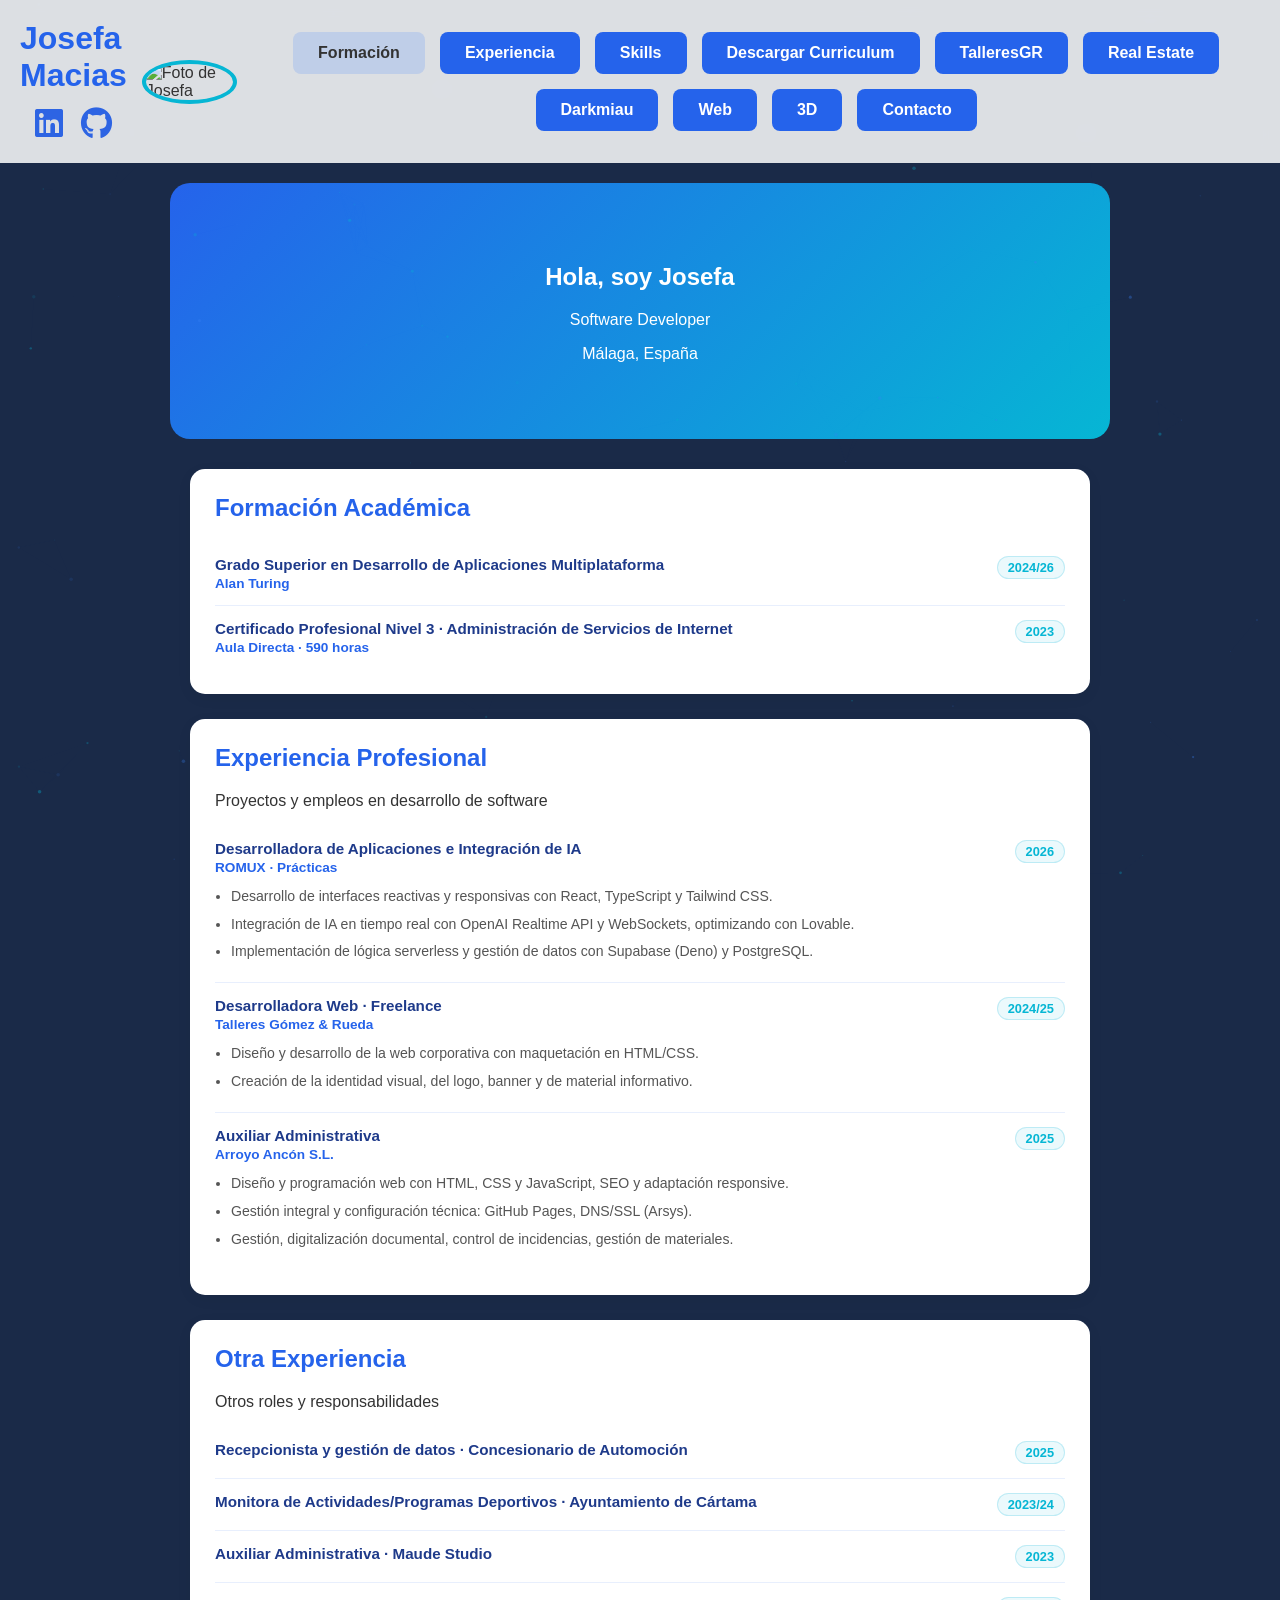
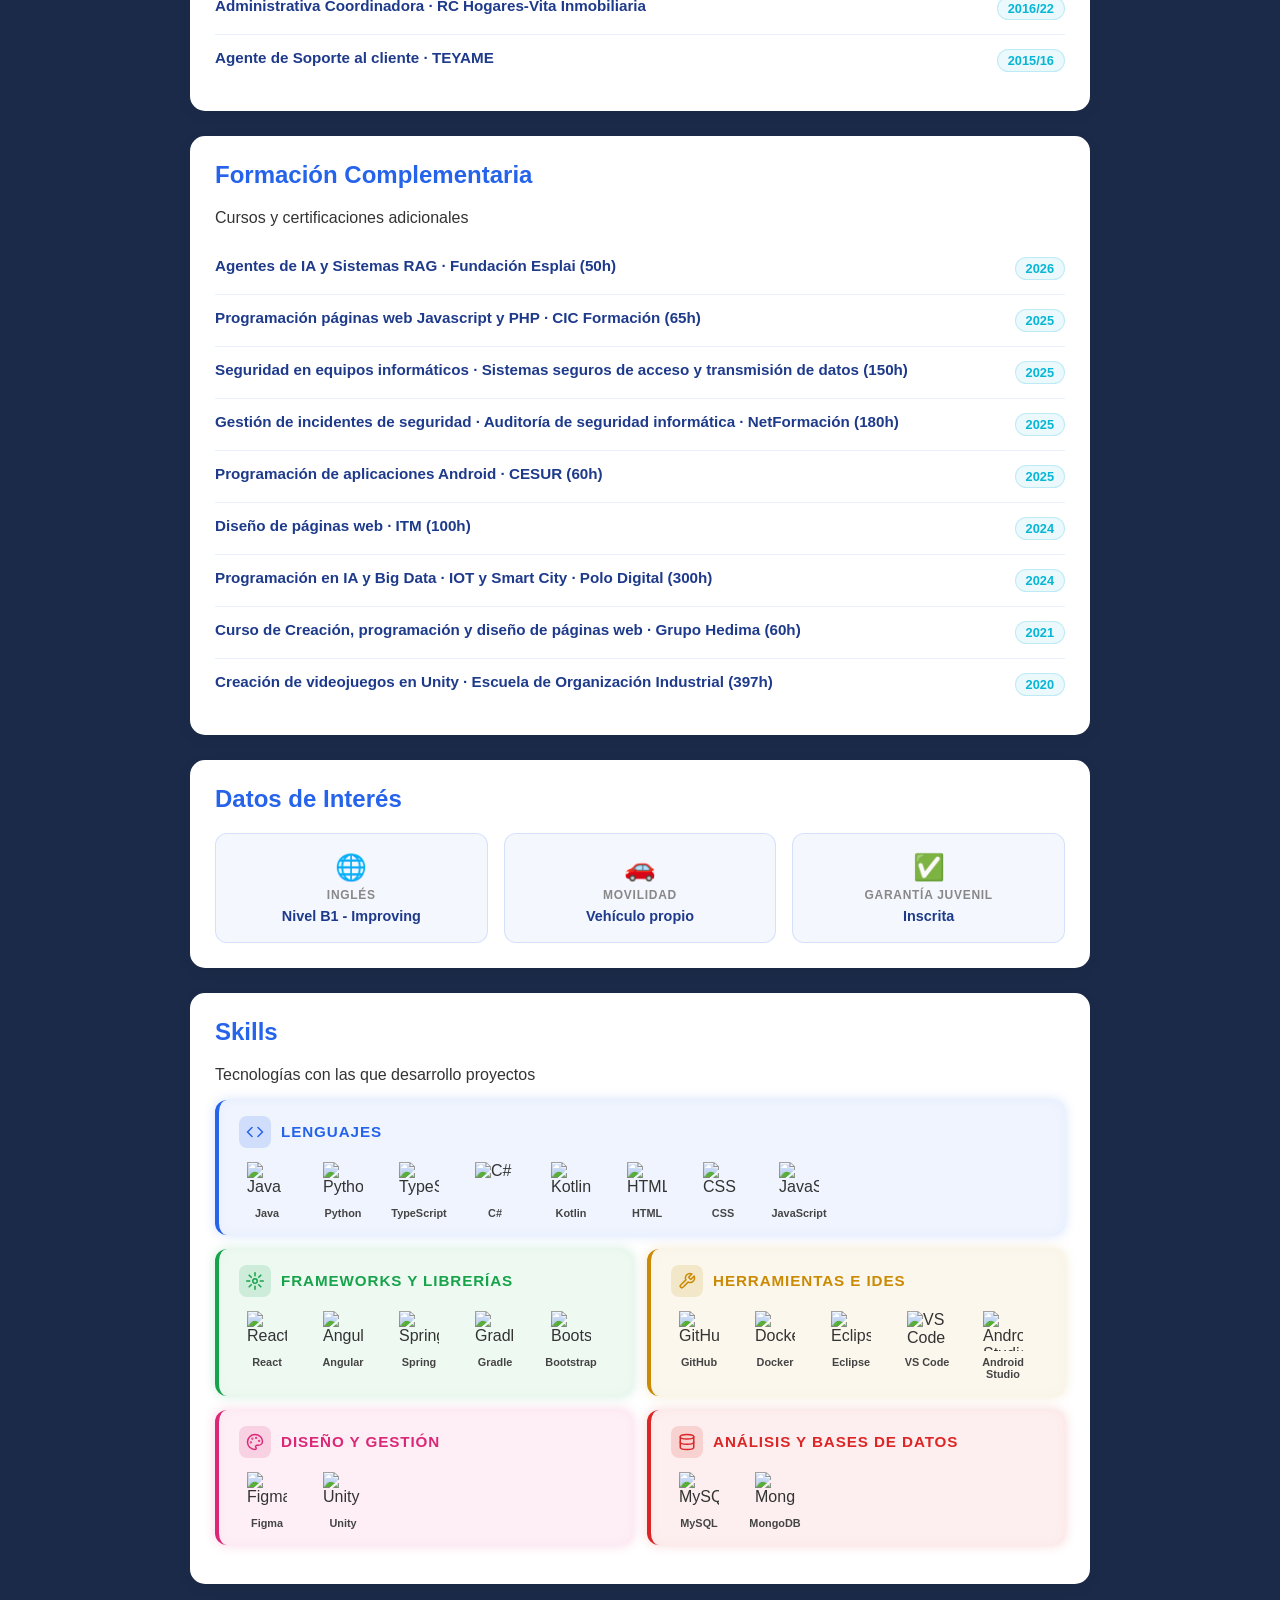
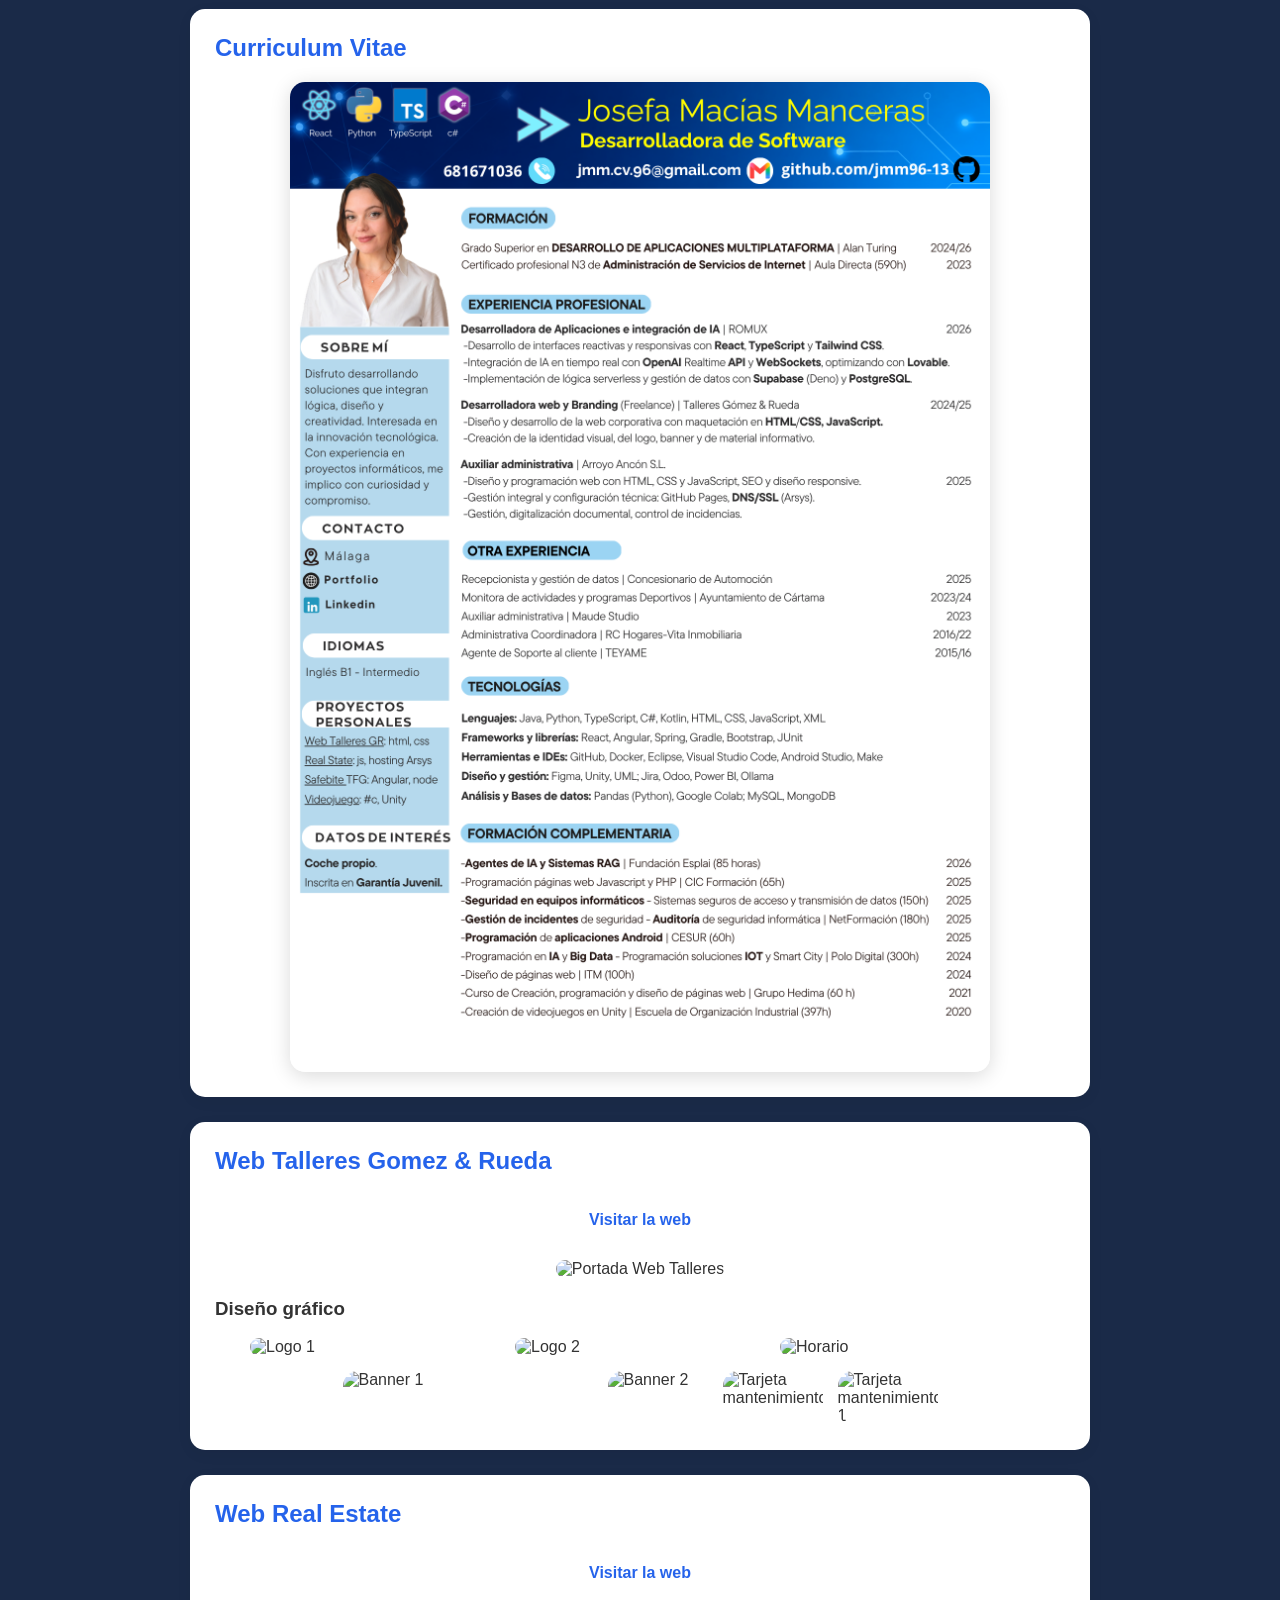
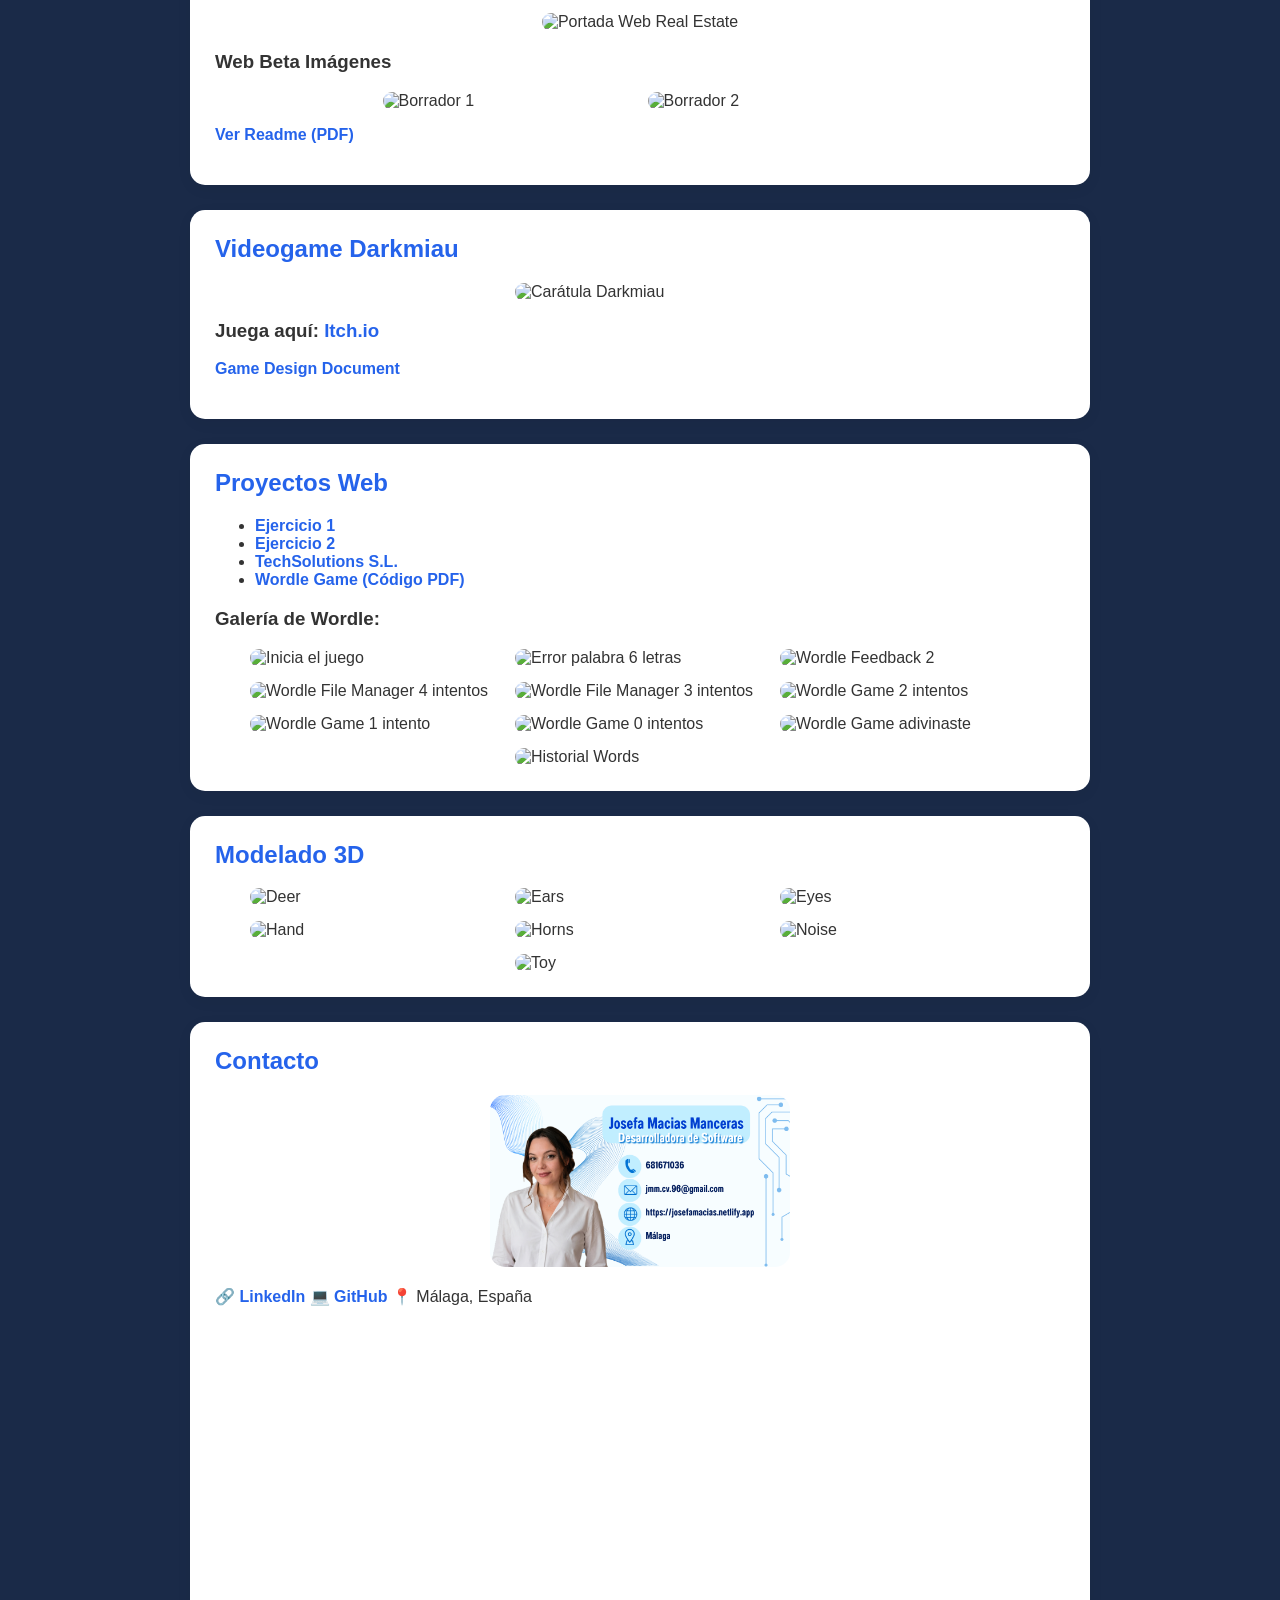
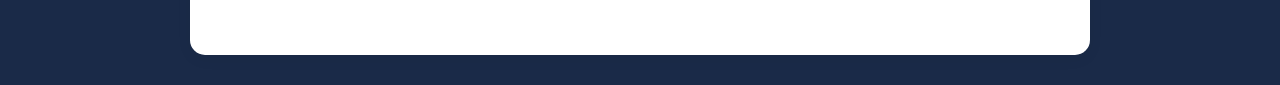
==== commit 54349fd9: "menu hamburguesa navegacion movil, responsive" ====
--- a/index.html
+++ b/index.html
@@ -6,6 +6,7 @@
   <title>Portfolio Josefa Macias Manceras</title>
   <link href="https://fonts.googleapis.com/css2?family=Inter:wght@300;400;700&display=swap" rel="stylesheet">
   <link rel="stylesheet" href="css/styles.css">
+  <link rel="stylesheet" href="https://cdnjs.cloudflare.com/ajax/libs/font-awesome/6.7.2/css/all.min.css">
 </head>
 <body>
 
@@ -14,8 +15,23 @@
 
   <!-- HEADER -->
   <header id="header">
-    <h1>Josefa Macias</h1>
+    <div class="name-section">
+    <h1>Josefa<br>Macias</h1>
+    <div class="social-links">
+      <a href="https://www.linkedin.com/in/josefa-macias/" target="_blank">
+        <i class="fab fa-linkedin"></i>
+      </a>
+
+      <a href="https://github.com/jmm96-13" target="_blank">
+        <i class="fab fa-github"></i>
+      </a>
+    </div>
+  </div>
+    
     <img src="documentos/foto_perfil.png" alt="Foto de Josefa" class="profile-img">
+    
+    <button class="menu-toggle" id="menuToggle"><i class="fas fa-bars"></i></button>
+    
     <nav class="nav-bar">
       <a href="#formacion">Formación</a>
       <a href="#experiencia">Experiencia</a>
@@ -32,7 +48,7 @@
 
   <!-- HERO con efecto Typing -->
   <section class="hero">
-    <h2>Hola, soy Josefa 👋</h2>
+    <h2>Hola, soy Josefa</h2>
     <p><span id="typed"></span></p>
     <p class="location">Málaga, España</p>
   </section>
--- a/css/styles.css
+++ b/css/styles.css
@@ -579,4 +579,58 @@
   font-size: 0.9rem;
   font-weight: bold;
   color: #1e3a8a;
+}
+
+.social-links{
+    display:flex;
+    justify-content:center;
+    gap:18px;
+    margin-top:12px;
+}
+
+.social-links a{
+    font-size:2rem;
+    color:#2d64e3;
+    transition:all .25s ease;
+}
+
+.social-links a:hover{
+    transform:translateY(-3px) scale(1.1);
+    color:#00b7ff;
+}
+
+/* Menu hamburguesa oculto en escritorio */
+.menu-toggle{
+    display:none;
+    background:none;
+    border:none;
+    font-size:2rem;
+    color:#2d64e3;
+    cursor:pointer;
+}
+
+@media (max-width:768px){
+
+    .menu-toggle{
+        display:block;
+        margin:15px auto;
+    }
+
+    .nav-bar{
+        display:none;
+        flex-direction:column;
+        width:90%;
+        margin:auto;
+        gap:10px;
+    }
+
+    .nav-bar.active{
+        display:flex;
+    }
+
+    .nav-bar a{
+        width:100%;
+        text-align:center;
+    }
+
 }
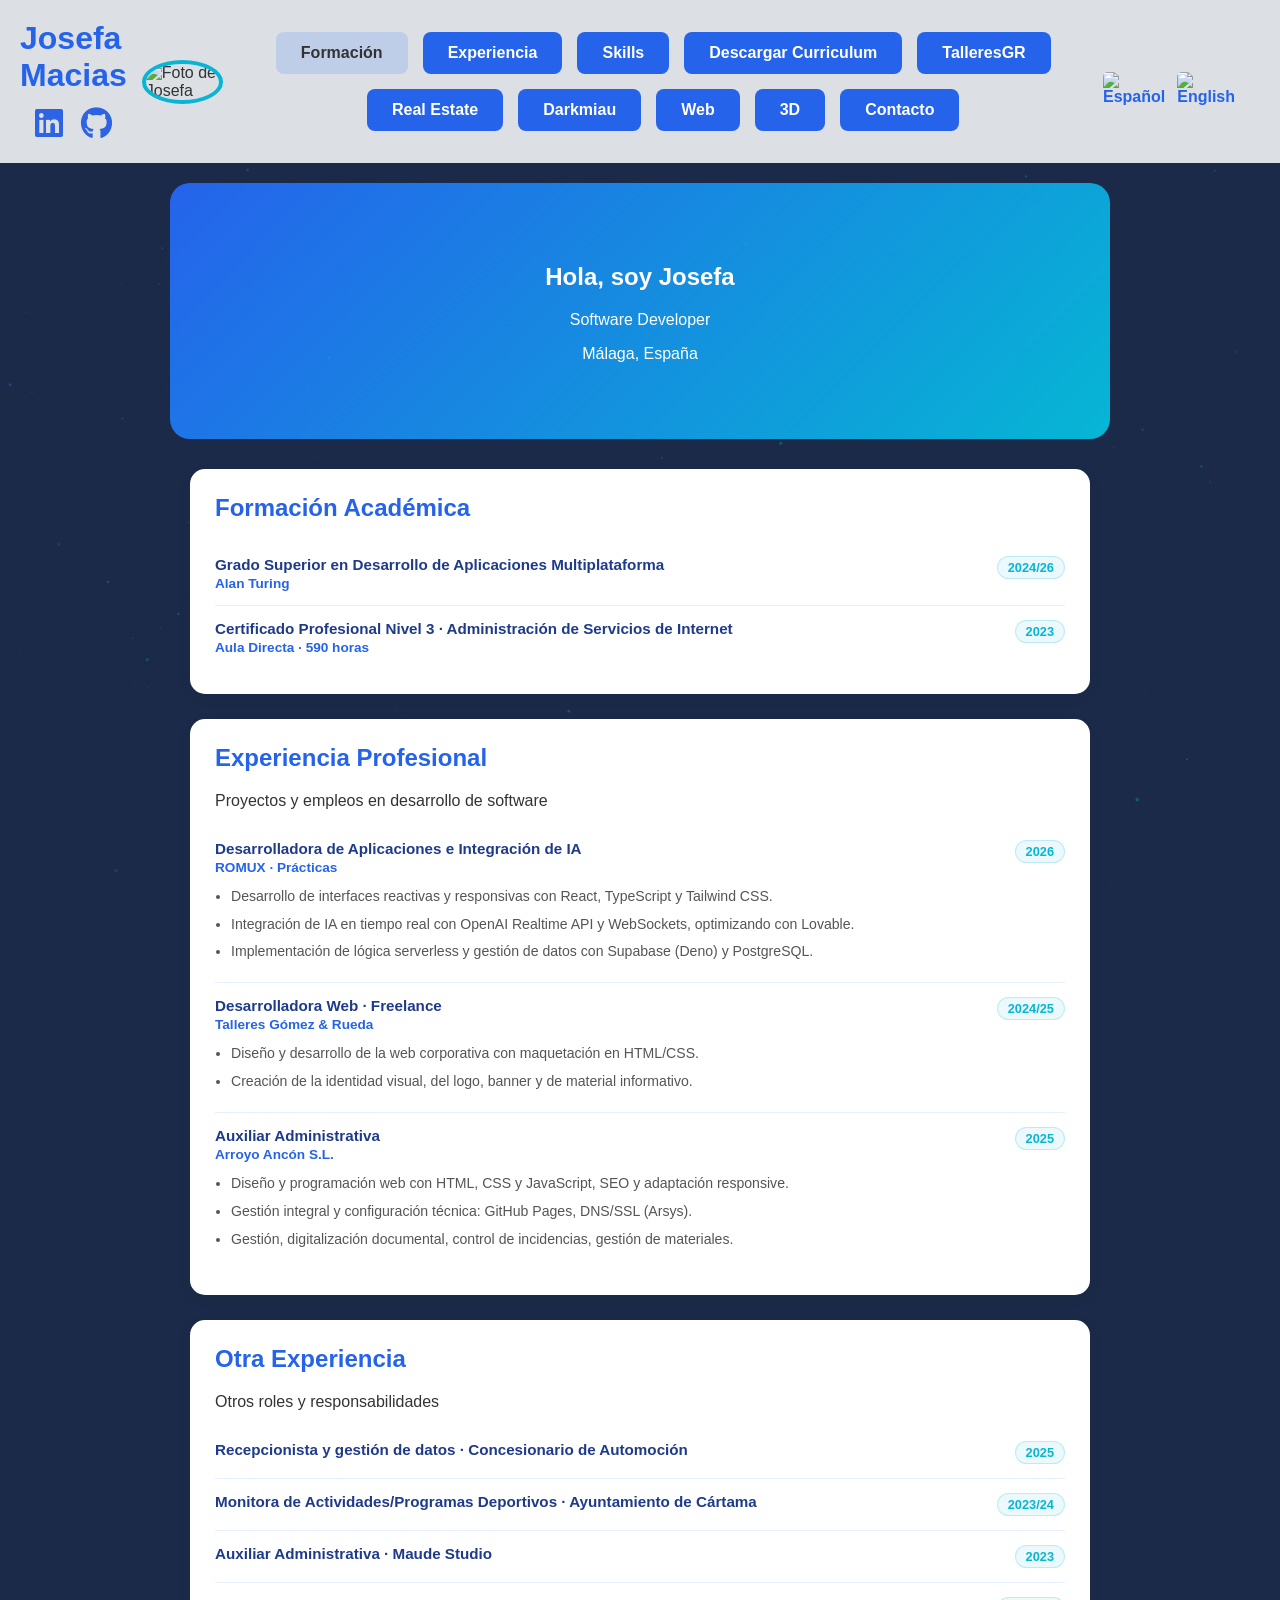
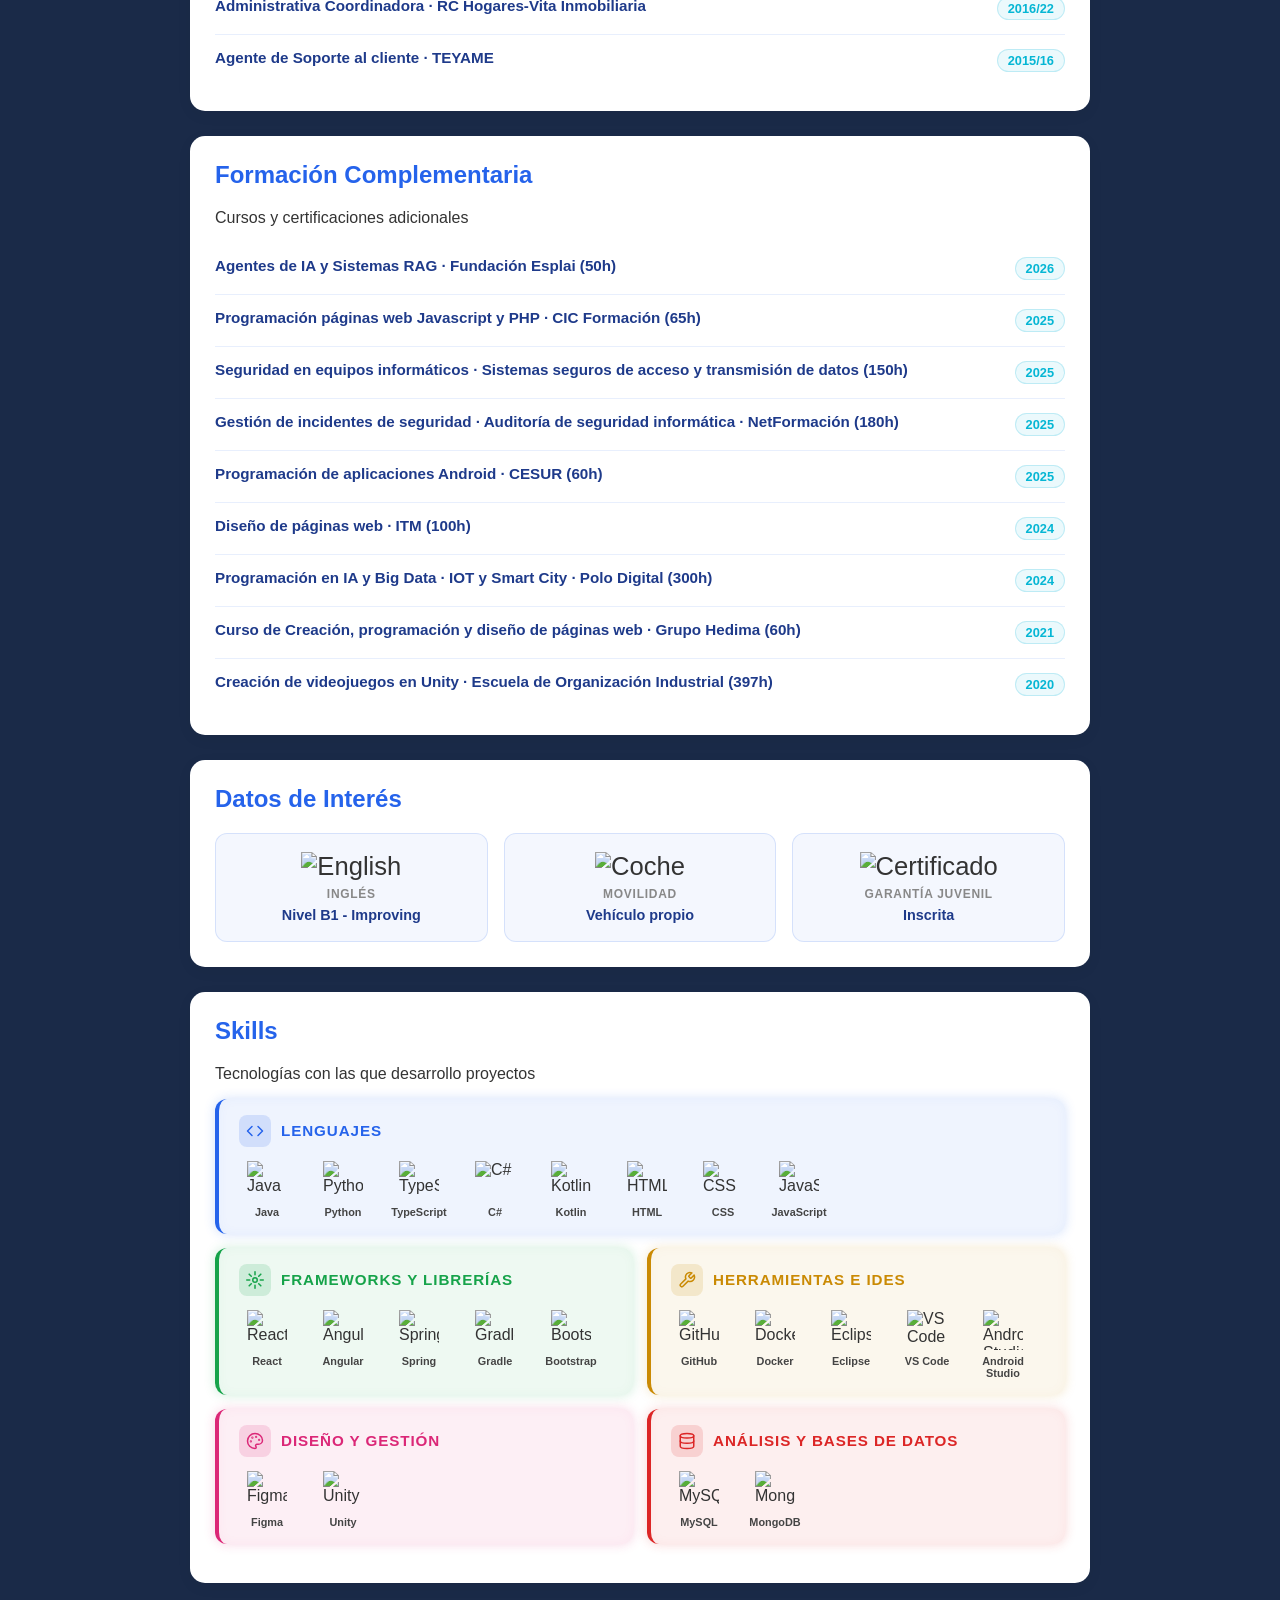
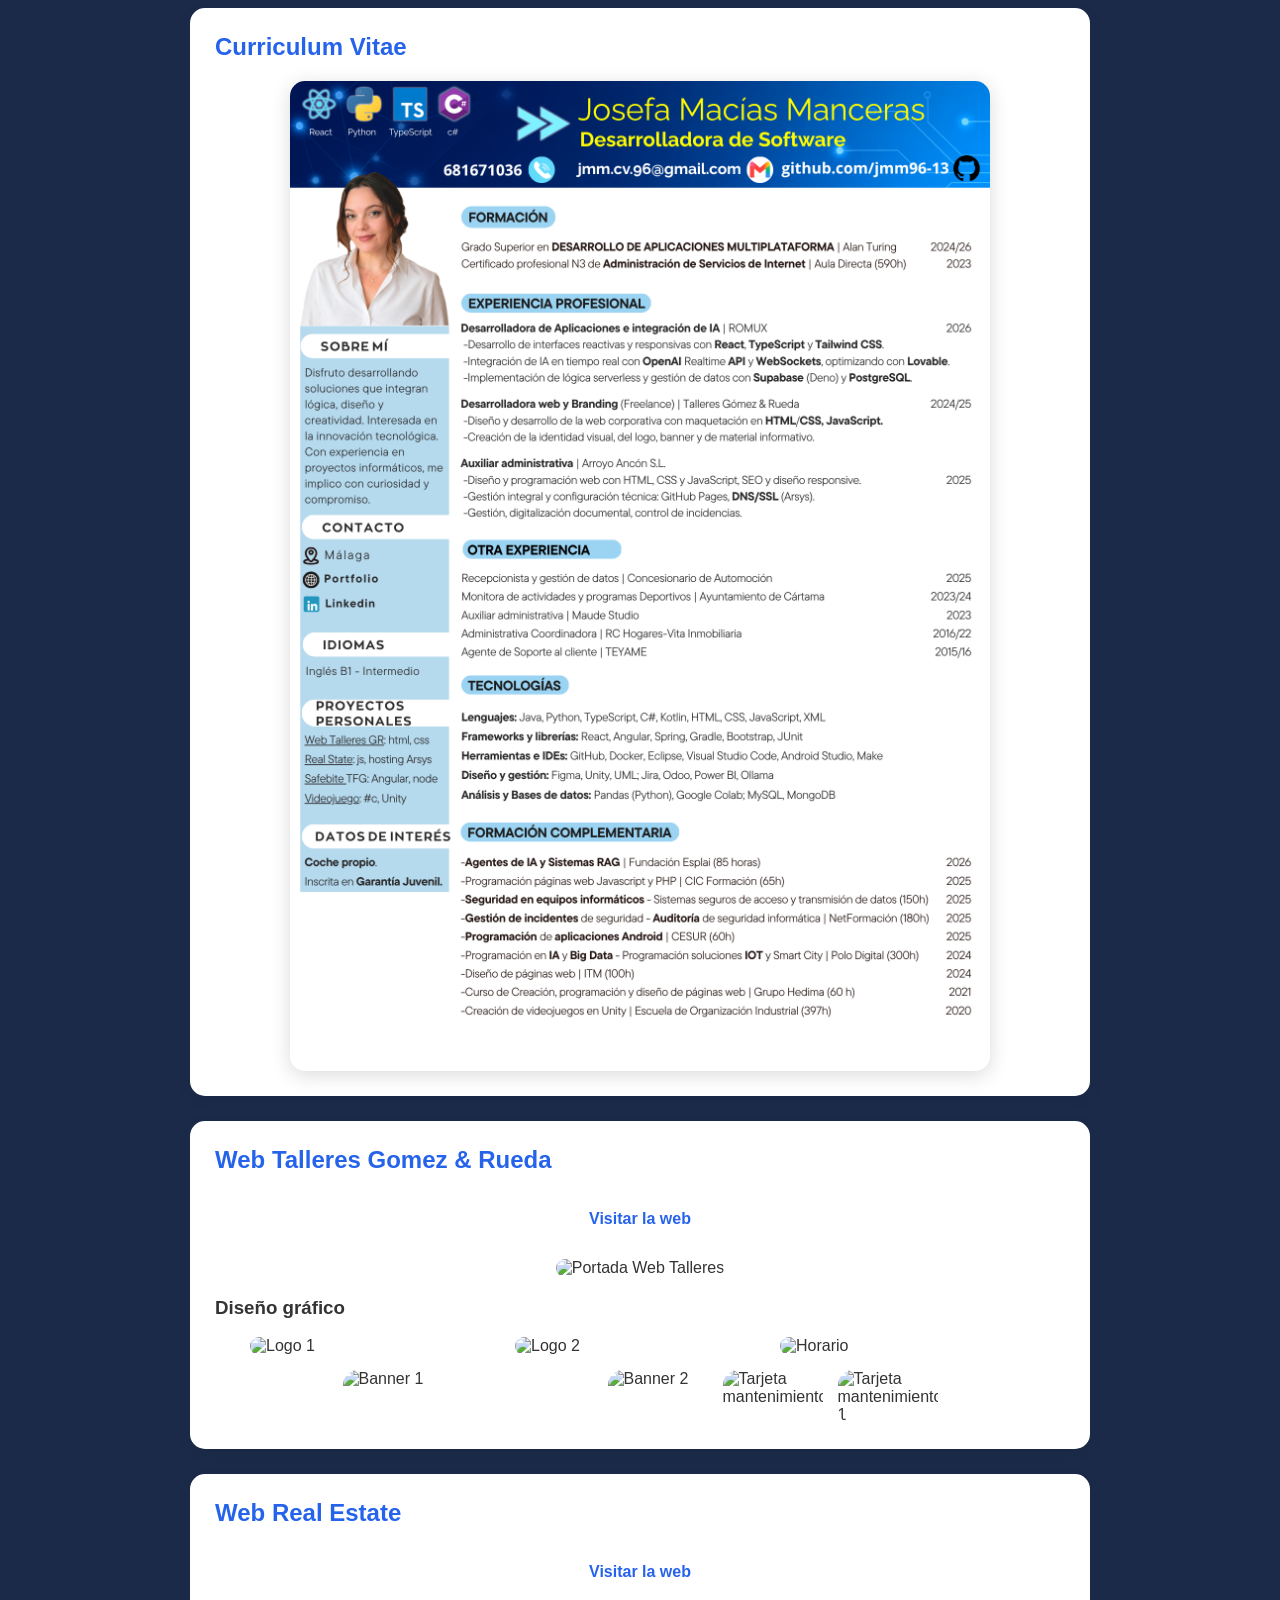
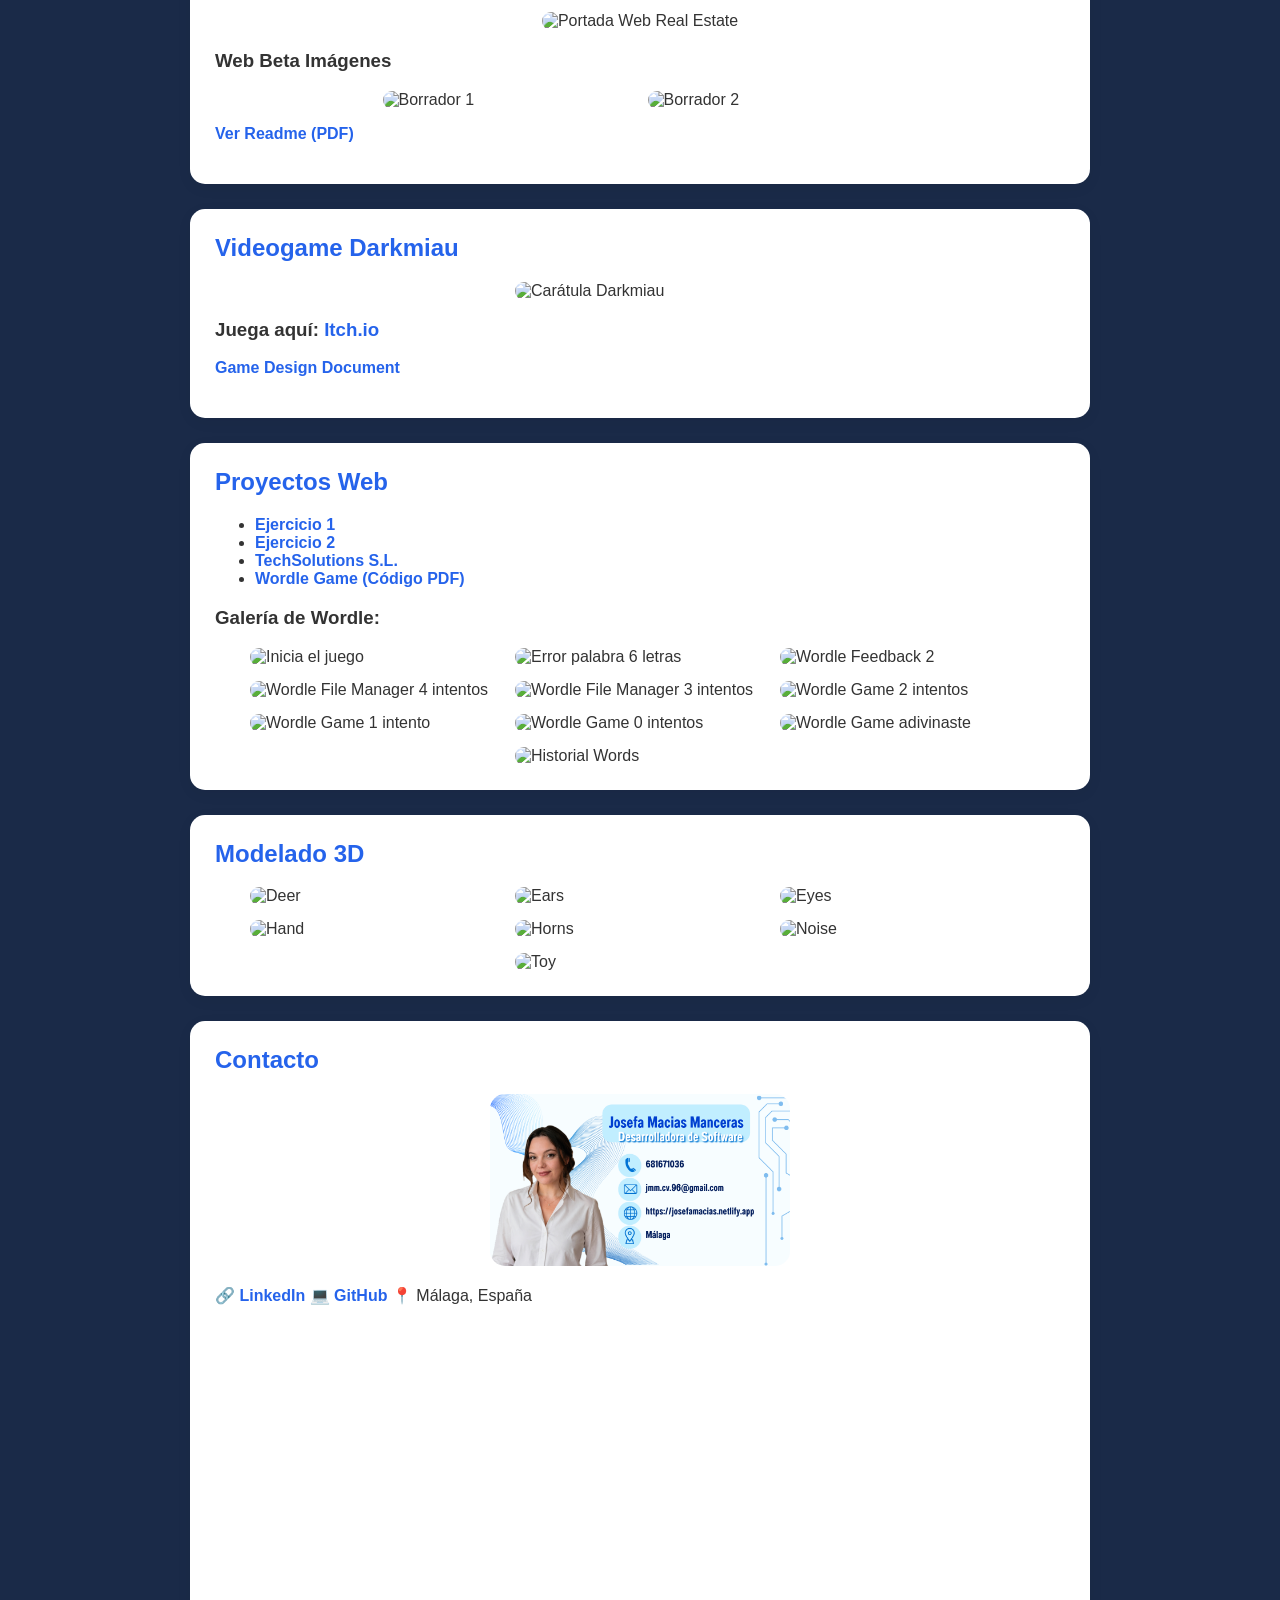
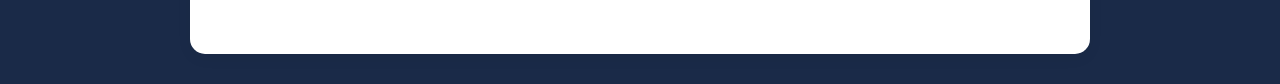
==== commit e6b41c6b: "botones de idioma añadidos, traduccion completa al ingles" ====
--- a/index.html
+++ b/index.html
@@ -44,6 +44,17 @@
       <a href="#modelado">3D</a>
       <a href="#contacto">Contacto</a>
     </nav>
+
+      <div class="language-selector">
+      <a href="index.html" title="Español">
+          <img src="https://flagcdn.com/w40/es.png" alt="Español">
+      </a>
+
+      <a href="en/index.html" title="English">
+          <img src="https://flagcdn.com/w40/gb.png" alt="English">
+      </a>
+      </div>
+    
   </header>
 
   <!-- HERO con efecto Typing -->
@@ -236,17 +247,17 @@
   <h2 class="title">Datos de Interés</h2>
   <div class="datos-grid">
     <div class="dato-card">
-      <span class="dato-icon">🌐</span>
+      <span class="dato-icon"><img src="https://flagcdn.com/w40/gb.png" alt="English"></span>
       <span class="dato-label">Inglés</span>
       <span class="dato-value">Nivel B1 - Improving</span>
     </div>
     <div class="dato-card">
-      <span class="dato-icon">🚗</span>
+      <span class="dato-icon"><img src="https://cdn.jsdelivr.net/gh/twitter/twemoji@latest/assets/svg/1f697.svg" alt="Coche" width="40"></span>
       <span class="dato-label">Movilidad</span>
       <span class="dato-value">Vehículo propio</span>
     </div>
     <div class="dato-card">
-      <span class="dato-icon">✅</span>
+      <span class="dato-icon"><img src="https://cdn.jsdelivr.net/gh/twitter/twemoji@latest/assets/svg/1f4dc.svg" alt="Certificado" width="40"></span>
       <span class="dato-label">Garantía Juvenil</span>
       <span class="dato-value">Inscrita</span>
     </div>
--- a/css/styles.css
+++ b/css/styles.css
@@ -633,4 +633,37 @@
         text-align:center;
     }
 
+}
+
+@media(max-width:768px){
+
+    .language-selector {
+        justify-content:center;
+        margin:10px auto;
+    }
+
+}
+
+/* Selector idiomas */
+.language-selector {
+    display:flex;
+    gap:12px;
+    justify-content:flex-end;
+    align-items:center;
+    margin-top:15px;
+    margin-right:25px;
+}
+
+.language-selector img {
+    width:32px;
+    height:22px;
+    object-fit:cover;
+    border-radius:5px;
+    cursor:pointer;
+    transition:transform .3s ease, opacity .3s ease;
+}
+
+.language-selector img:hover {
+    transform:scale(1.15);
+    opacity:.8;
 }
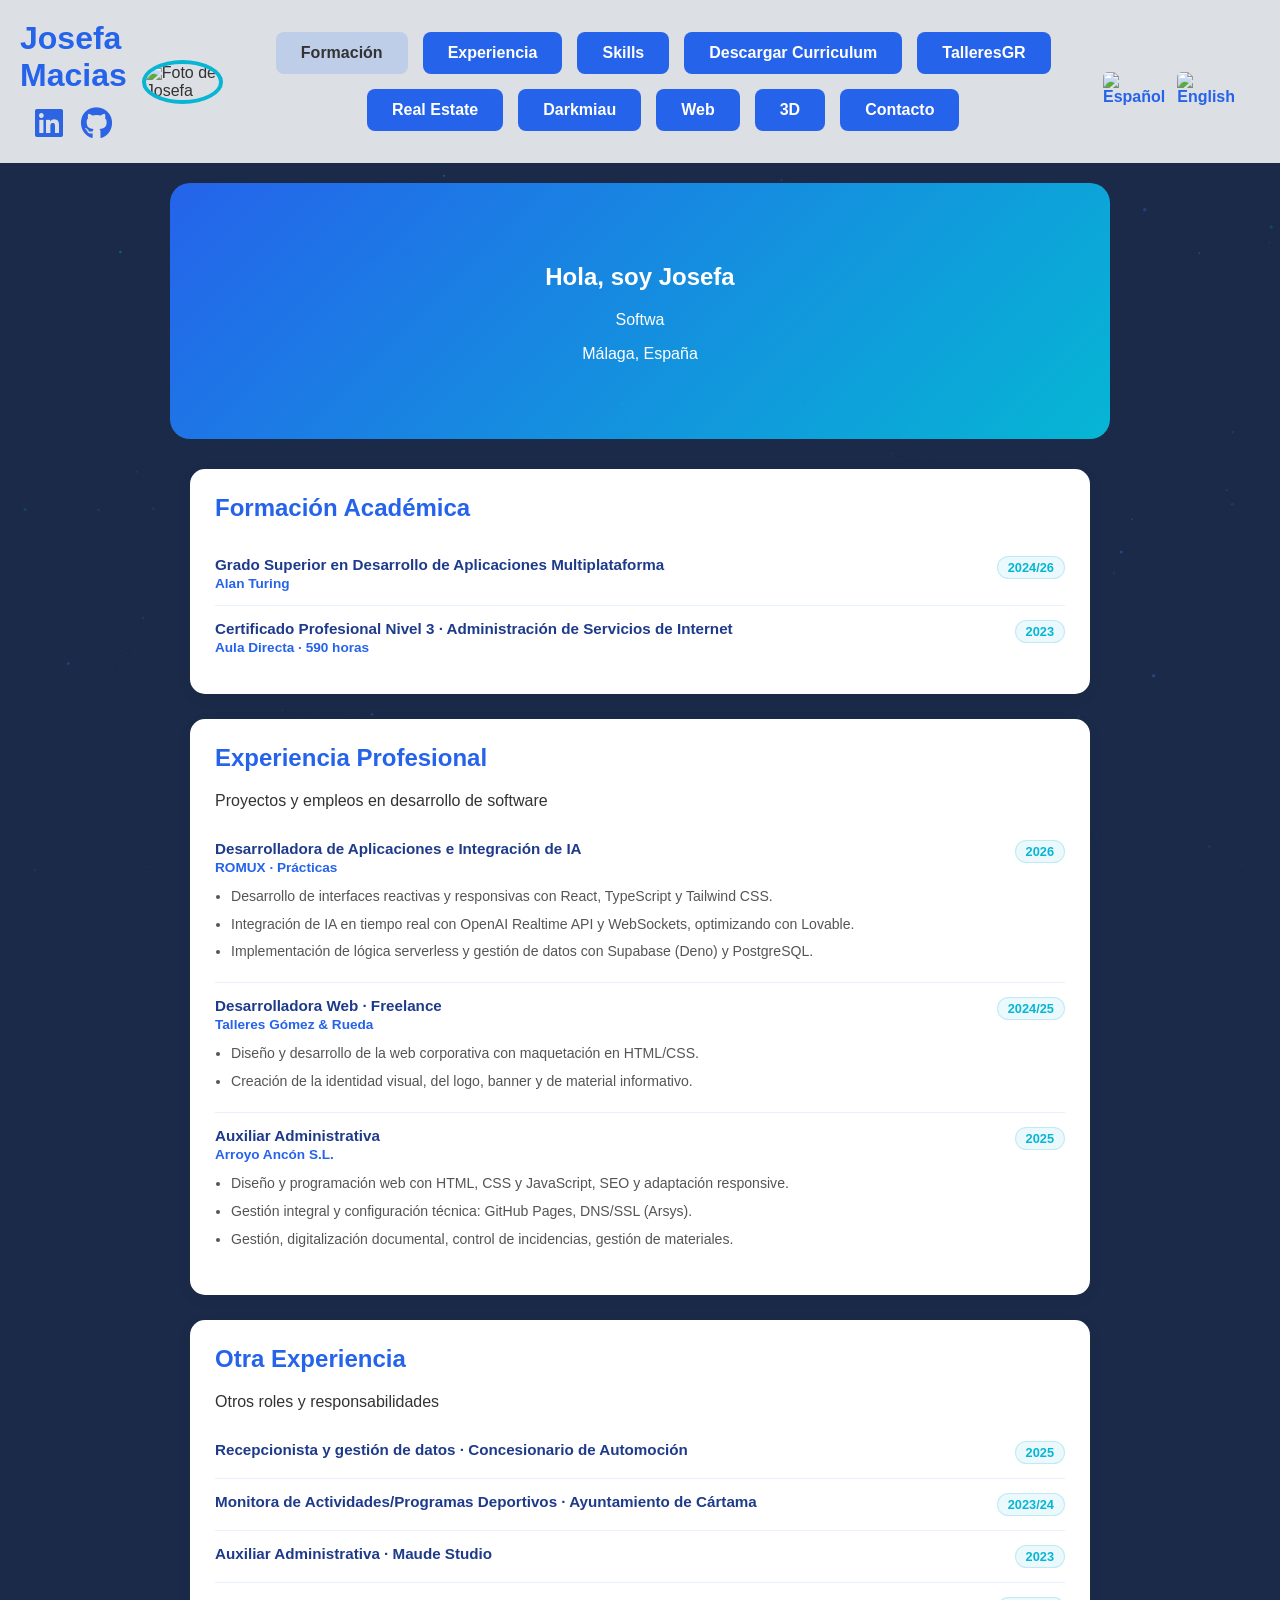
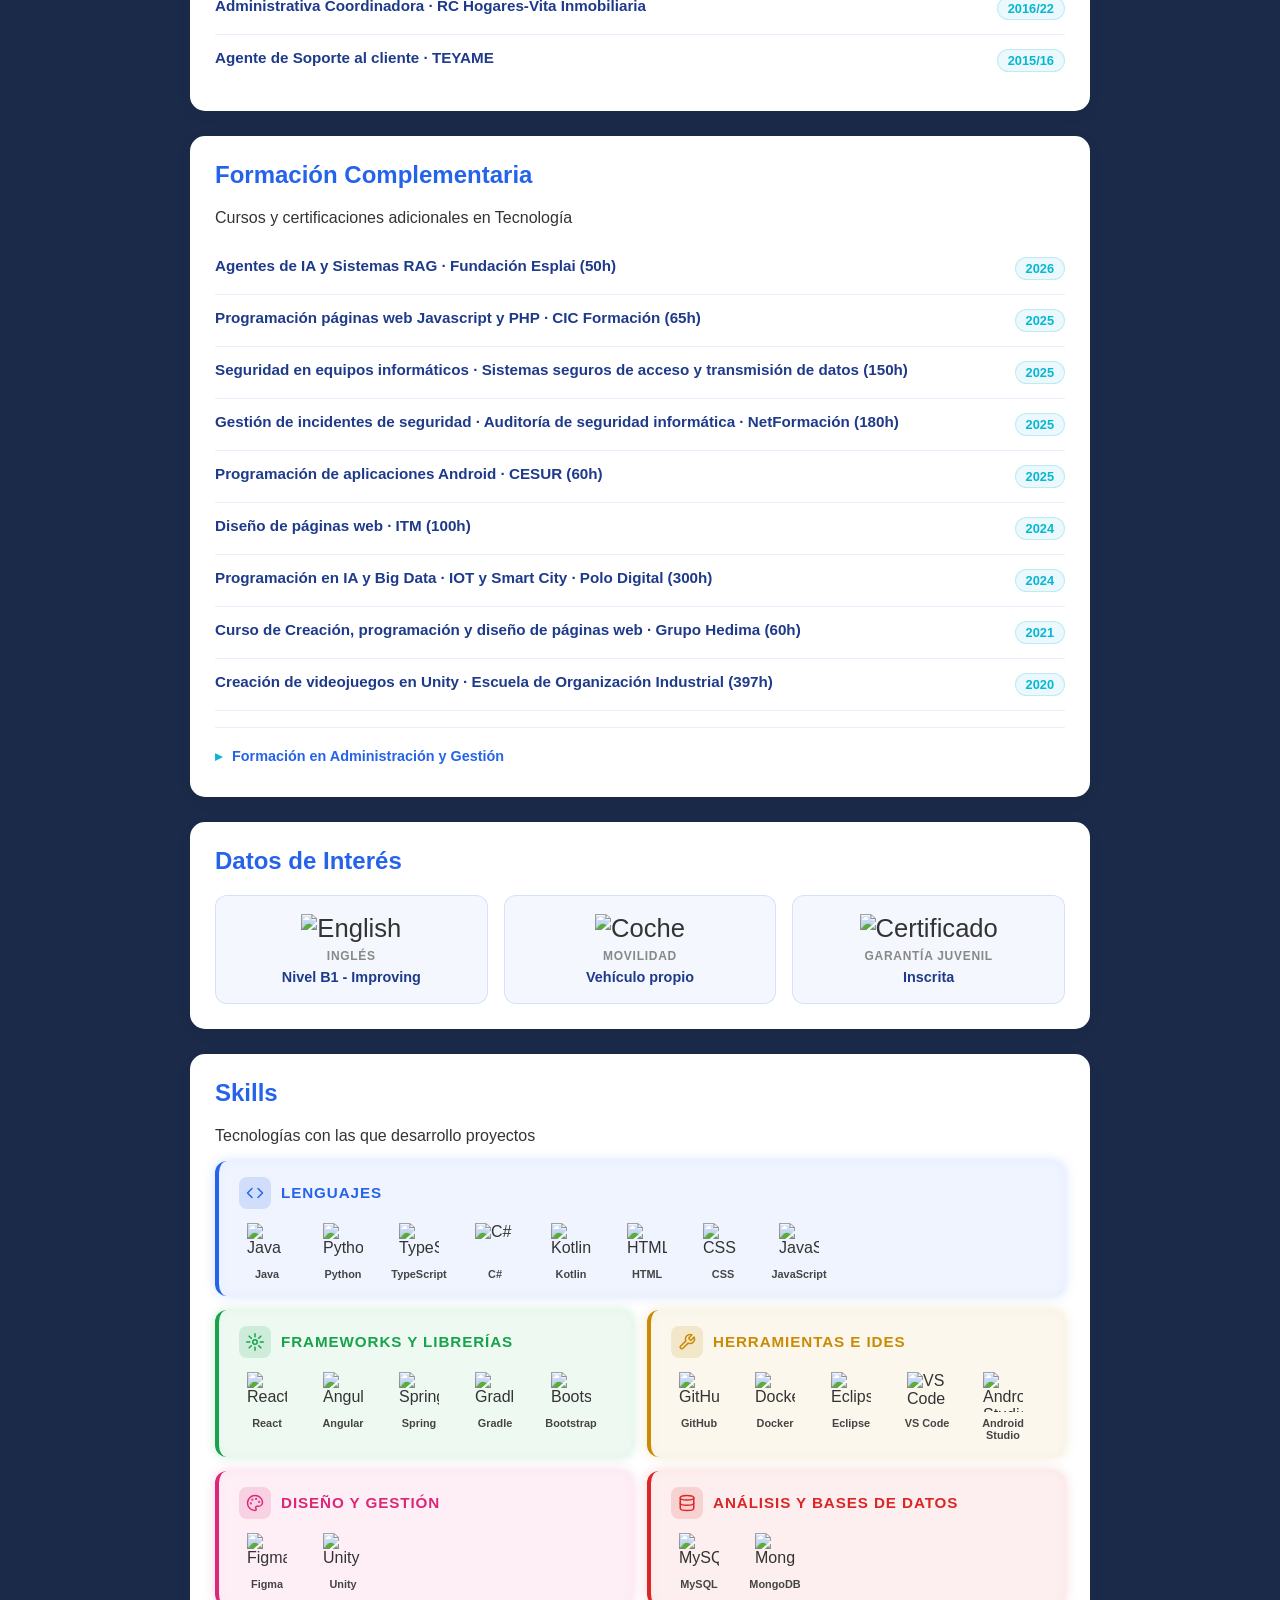
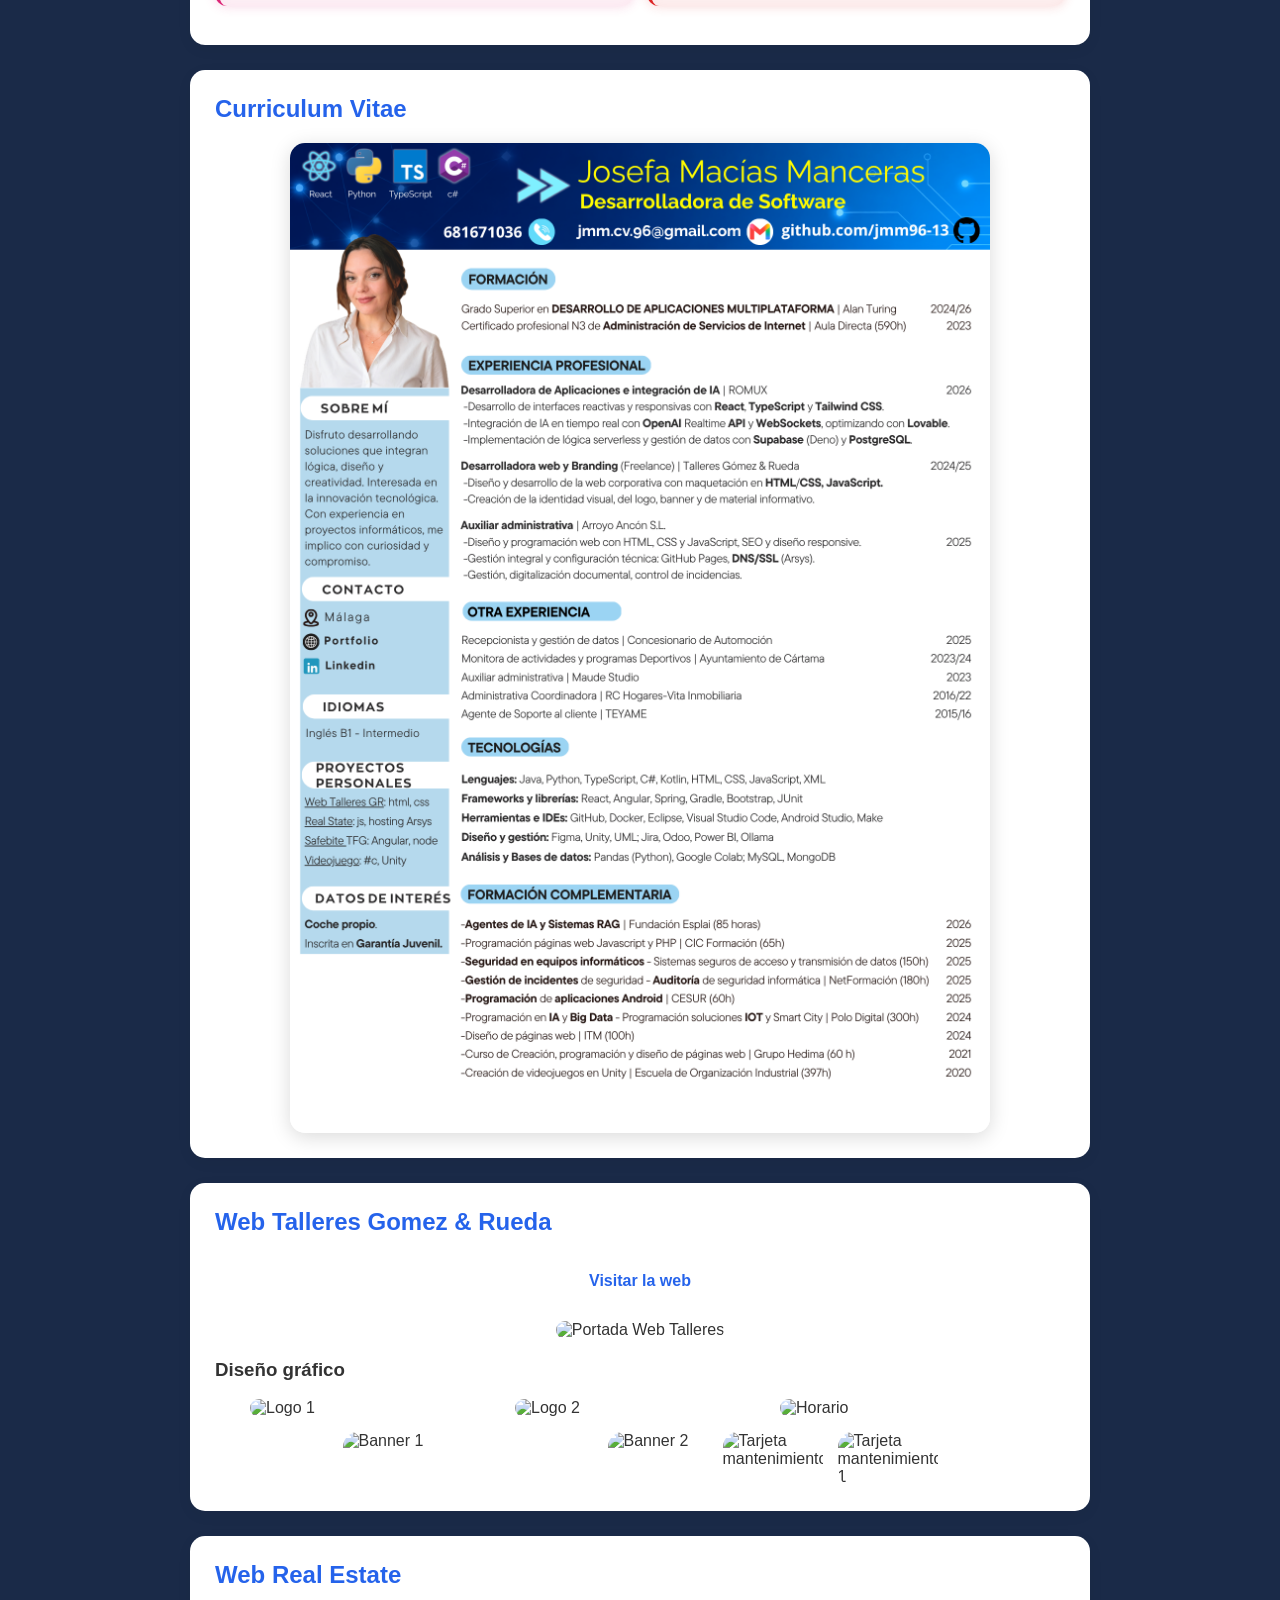
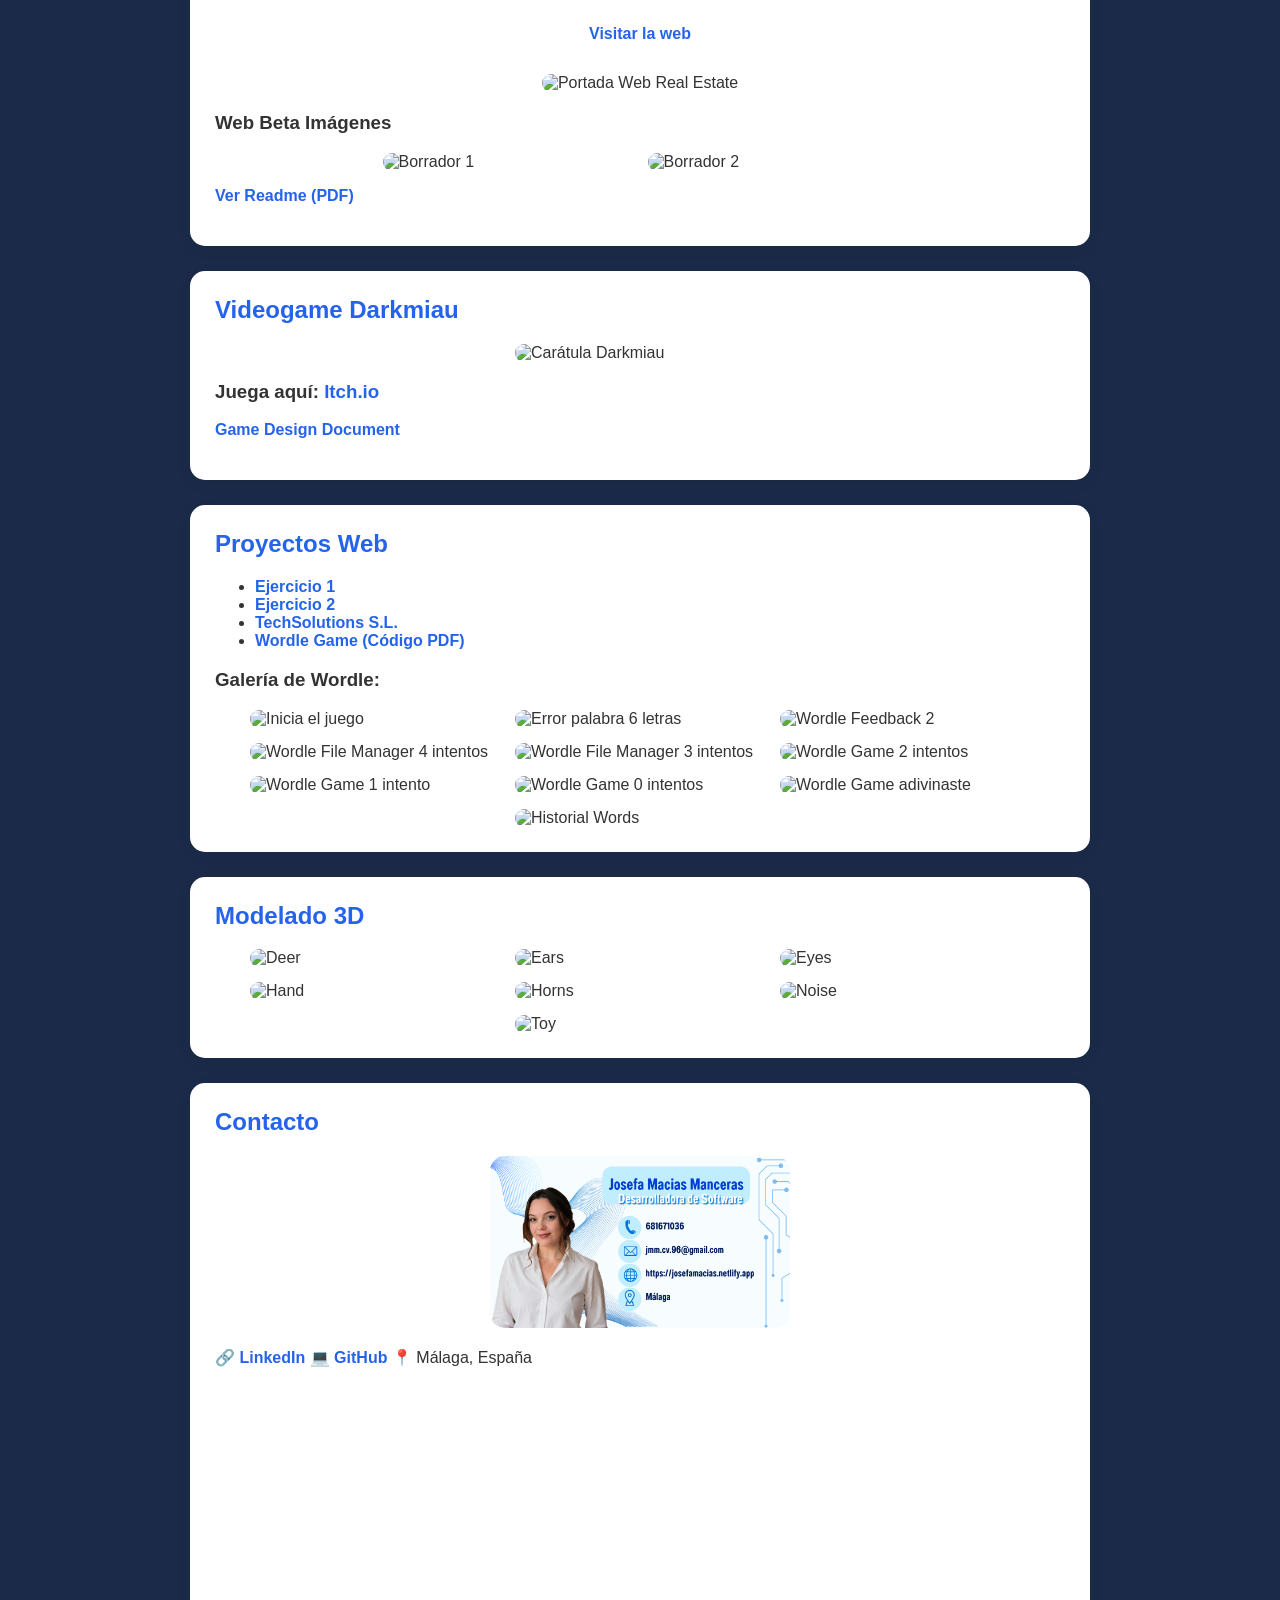
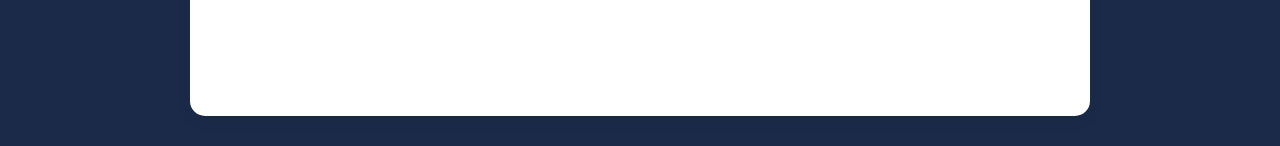
==== commit 292d2ea2: "añadida seccion de formacion en administracion y gestion" ====
--- a/index.html
+++ b/index.html
@@ -184,7 +184,7 @@
 <!-- FORMACIÓN COMPLEMENTARIA -->
 <section id="formacion-comp" class="project fade-in">
   <h2 class="title">Formación Complementaria</h2>
-  <p class="section-sub">Cursos y certificaciones adicionales</p>
+  <p class="section-sub">Cursos y certificaciones adicionales en Tecnología</p>
 
   <div class="cv-item">
     <div class="cv-item-header">
@@ -240,6 +240,42 @@
       <span class="cv-date">2020</span>
     </div>
   </div>
+
+  <details class="formacion-extra">
+  <summary>Formación en Administración y Gestión</summary>
+  
+  <div class="cv-item">
+    <div class="cv-item-header">
+      <span class="cv-role">Certificado Profesional N3 · Creación y Gestión de microempresas · Grupo Vértice (520h)</span>
+      <span class="cv-date">2025</span>
+    </div>
+  </div>
+  <div class="cv-item">
+    <div class="cv-item-header">
+      <span class="cv-role">Contabilidad básica · IMFE (60h)</span>
+      <span class="cv-date">2025</span>
+    </div>
+  </div>
+  <div class="cv-item">
+    <div class="cv-item-header">
+      <span class="cv-role">Gestión laboral y contable · CEHE (75h)</span>
+      <span class="cv-date">2025</span>
+    </div>
+  </div>
+  <div class="cv-item">
+    <div class="cv-item-header">
+      <span class="cv-role">Directrices de seguridad, protección de red y sistemas en el entorno empresarial (20h)</span>
+      <span class="cv-date">2024</span>
+    </div>
+  </div>
+  <div class="cv-item">
+    <div class="cv-item-header">
+      <span class="cv-role">Sistema de Gestión medioambiental en la empresa · Cámara de Comercio de Jerez (75h)</span>
+      <span class="cv-date">2024</span>
+    </div>
+  </div>
+</details>
+
 </section>
 
 <!-- DATOS DE INTERÉS -->
--- a/css/styles.css
+++ b/css/styles.css
@@ -537,6 +537,49 @@
   margin-bottom: 4px;
 }
 
+/* Desplegable formación extra */
+.formacion-extra {
+  margin-top: 16px;
+  border-top: 1px solid rgba(37,99,235,0.1);
+  padding-top: 12px;
+}
+
+.formacion-extra summary {
+  cursor: pointer;
+  font-weight: bold;
+  color: #2563eb;
+  font-size: 0.9rem;
+  list-style: none;
+  display: flex;
+  align-items: center;
+  gap: 10px;
+  padding: 8px 0;
+  user-select: none;
+}
+
+.formacion-extra summary::-webkit-details-marker { display: none; }
+
+.formacion-extra summary::before {
+  content: '▸';
+  color: #06b6d4;
+  transition: transform 0.3s ease;
+  font-size: 0.9rem;
+}
+
+.formacion-extra[open] summary::before {
+  transform: rotate(90deg);
+}
+
+.summary-badge {
+  background: rgba(6,182,212,0.12);
+  color: #06b6d4;
+  border: 1px solid rgba(6,182,212,0.3);
+  border-radius: 50px;
+  padding: 2px 9px;
+  font-size: 0.75rem;
+  font-weight: bold;
+}
+
 /* Datos de interés */
 .datos-grid {
   display: flex;
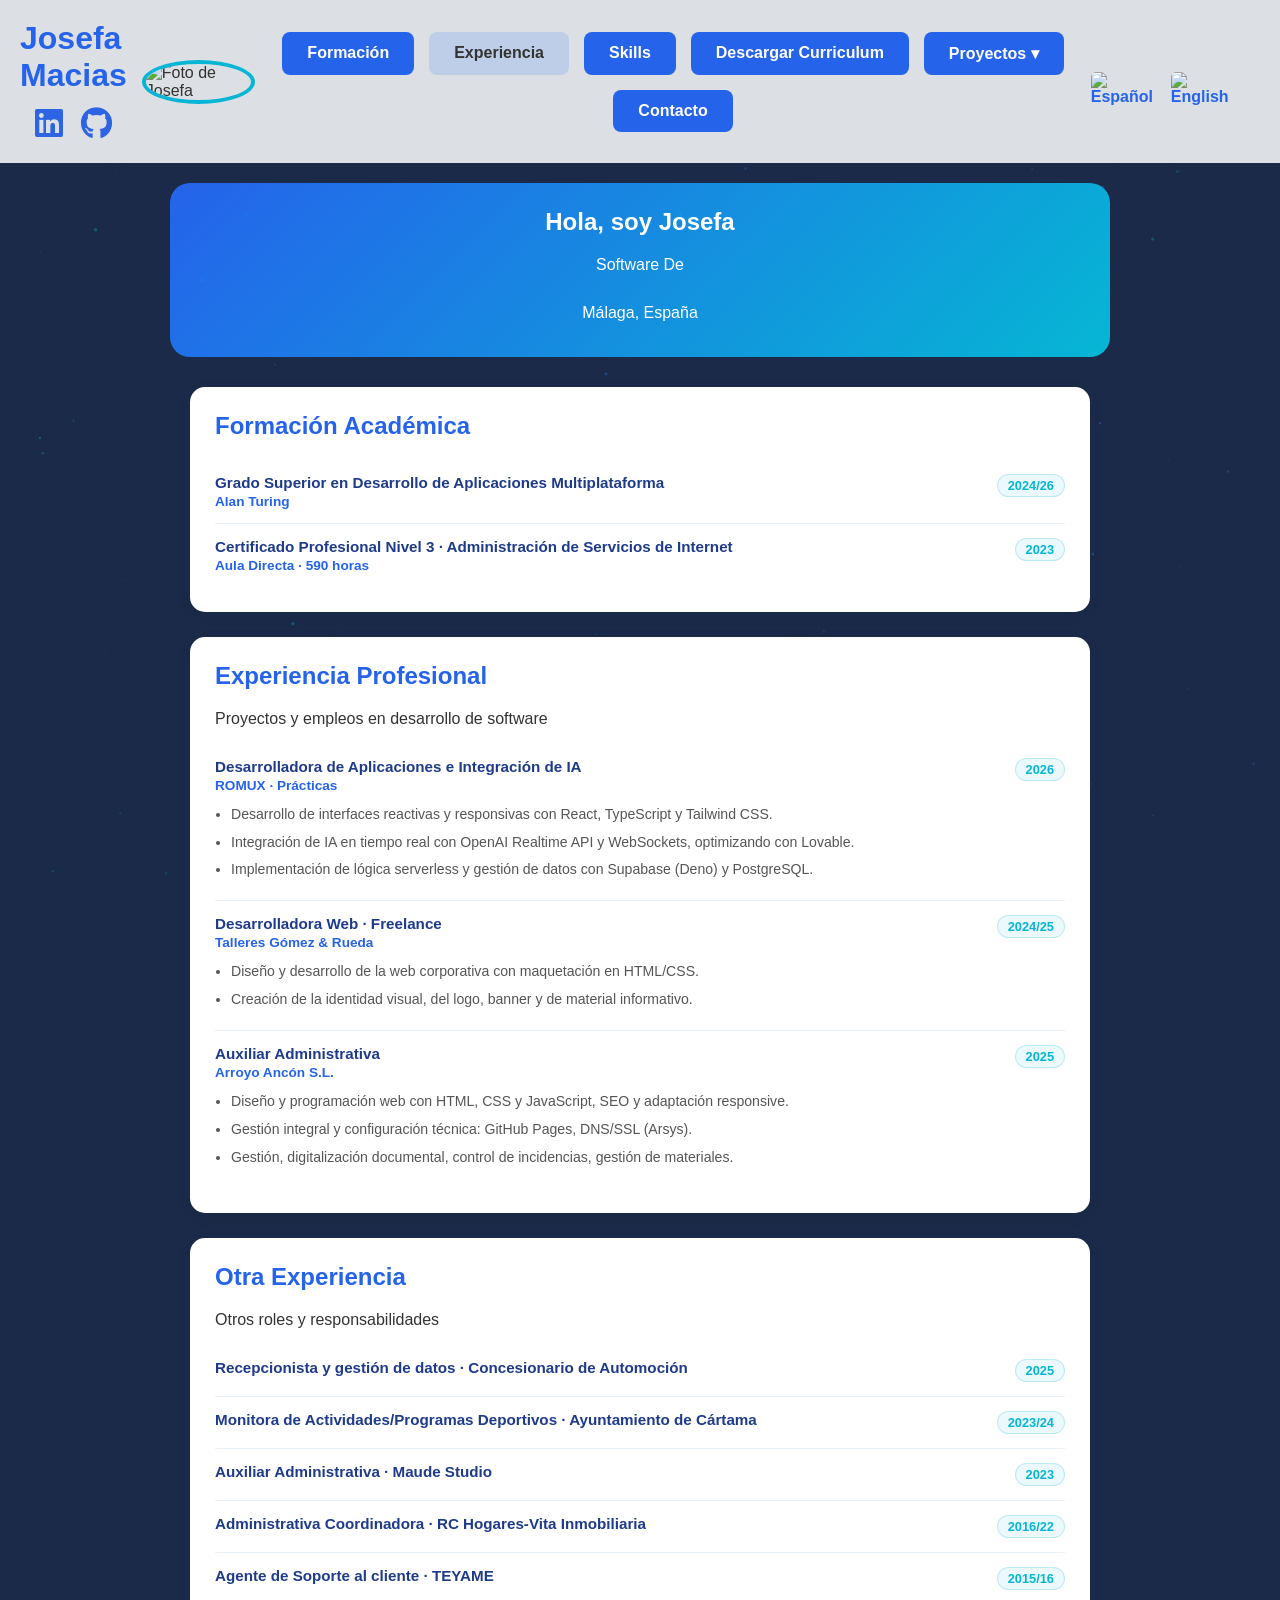
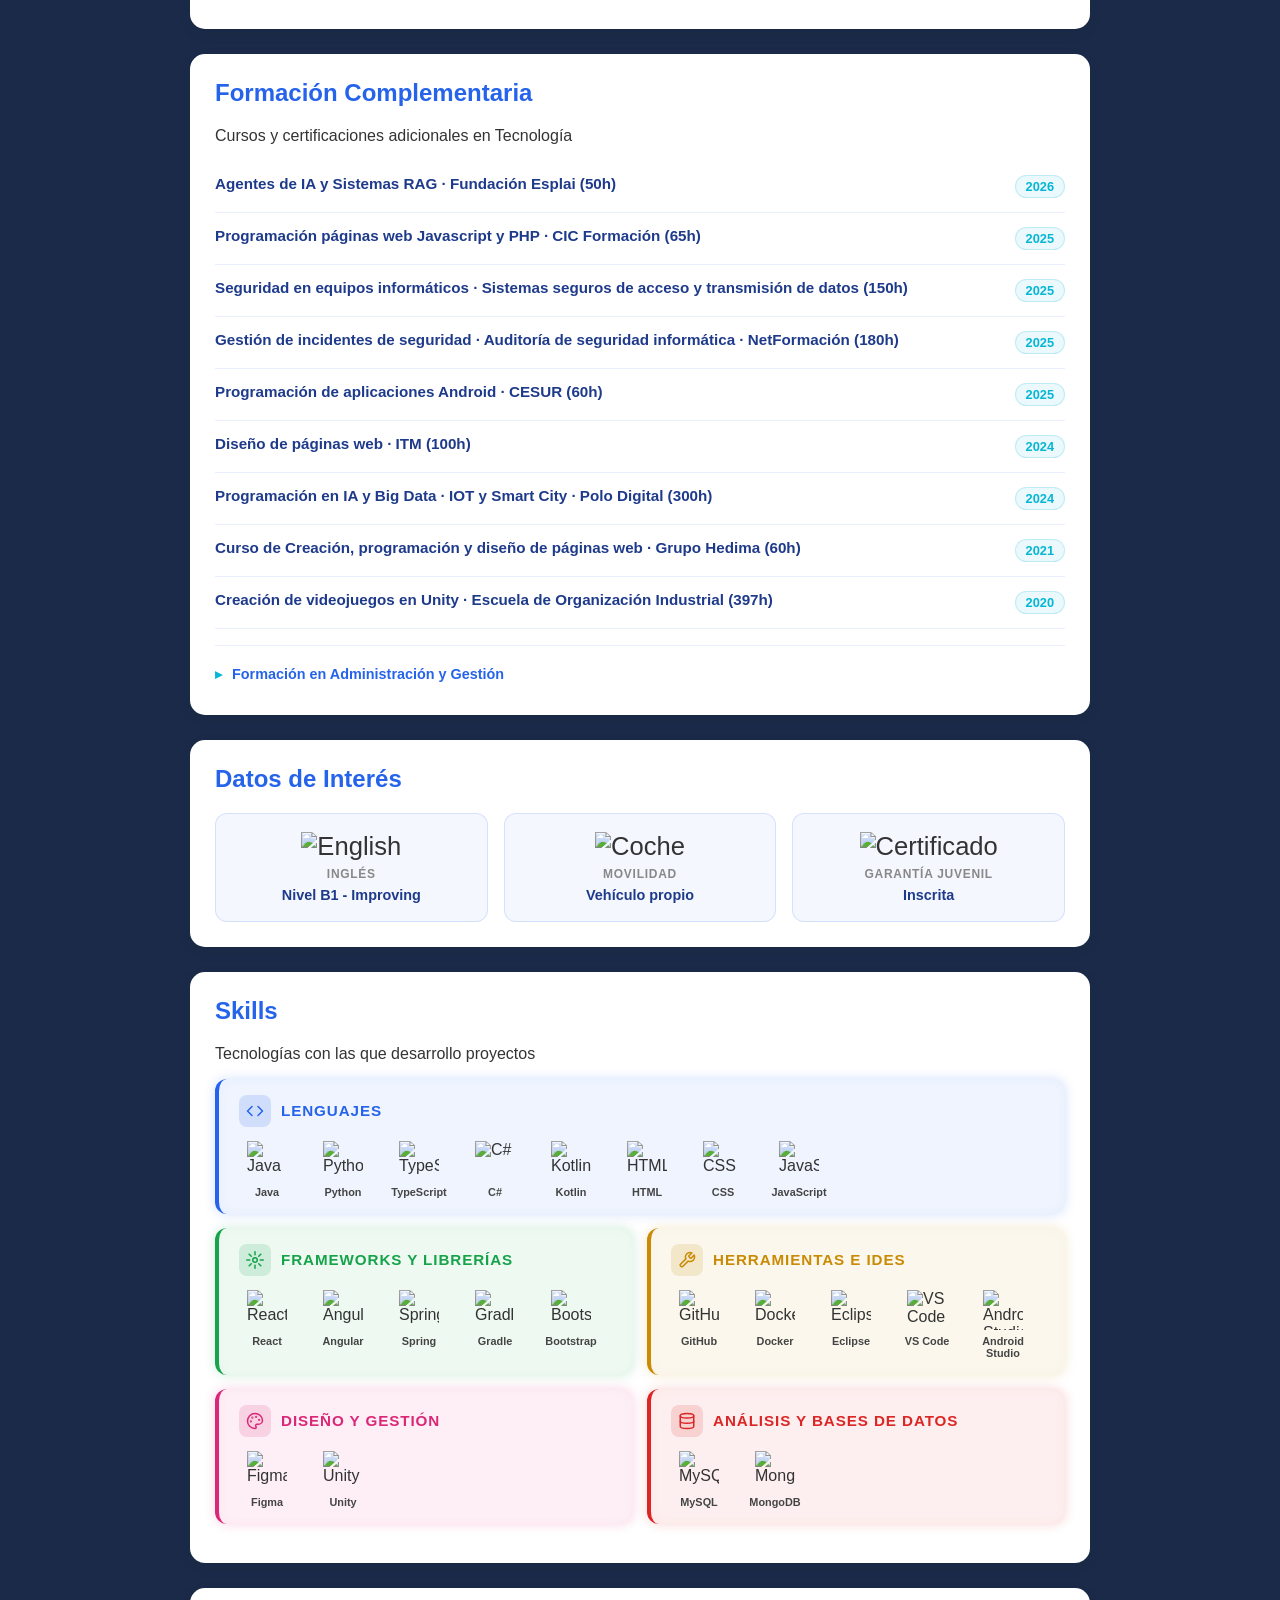
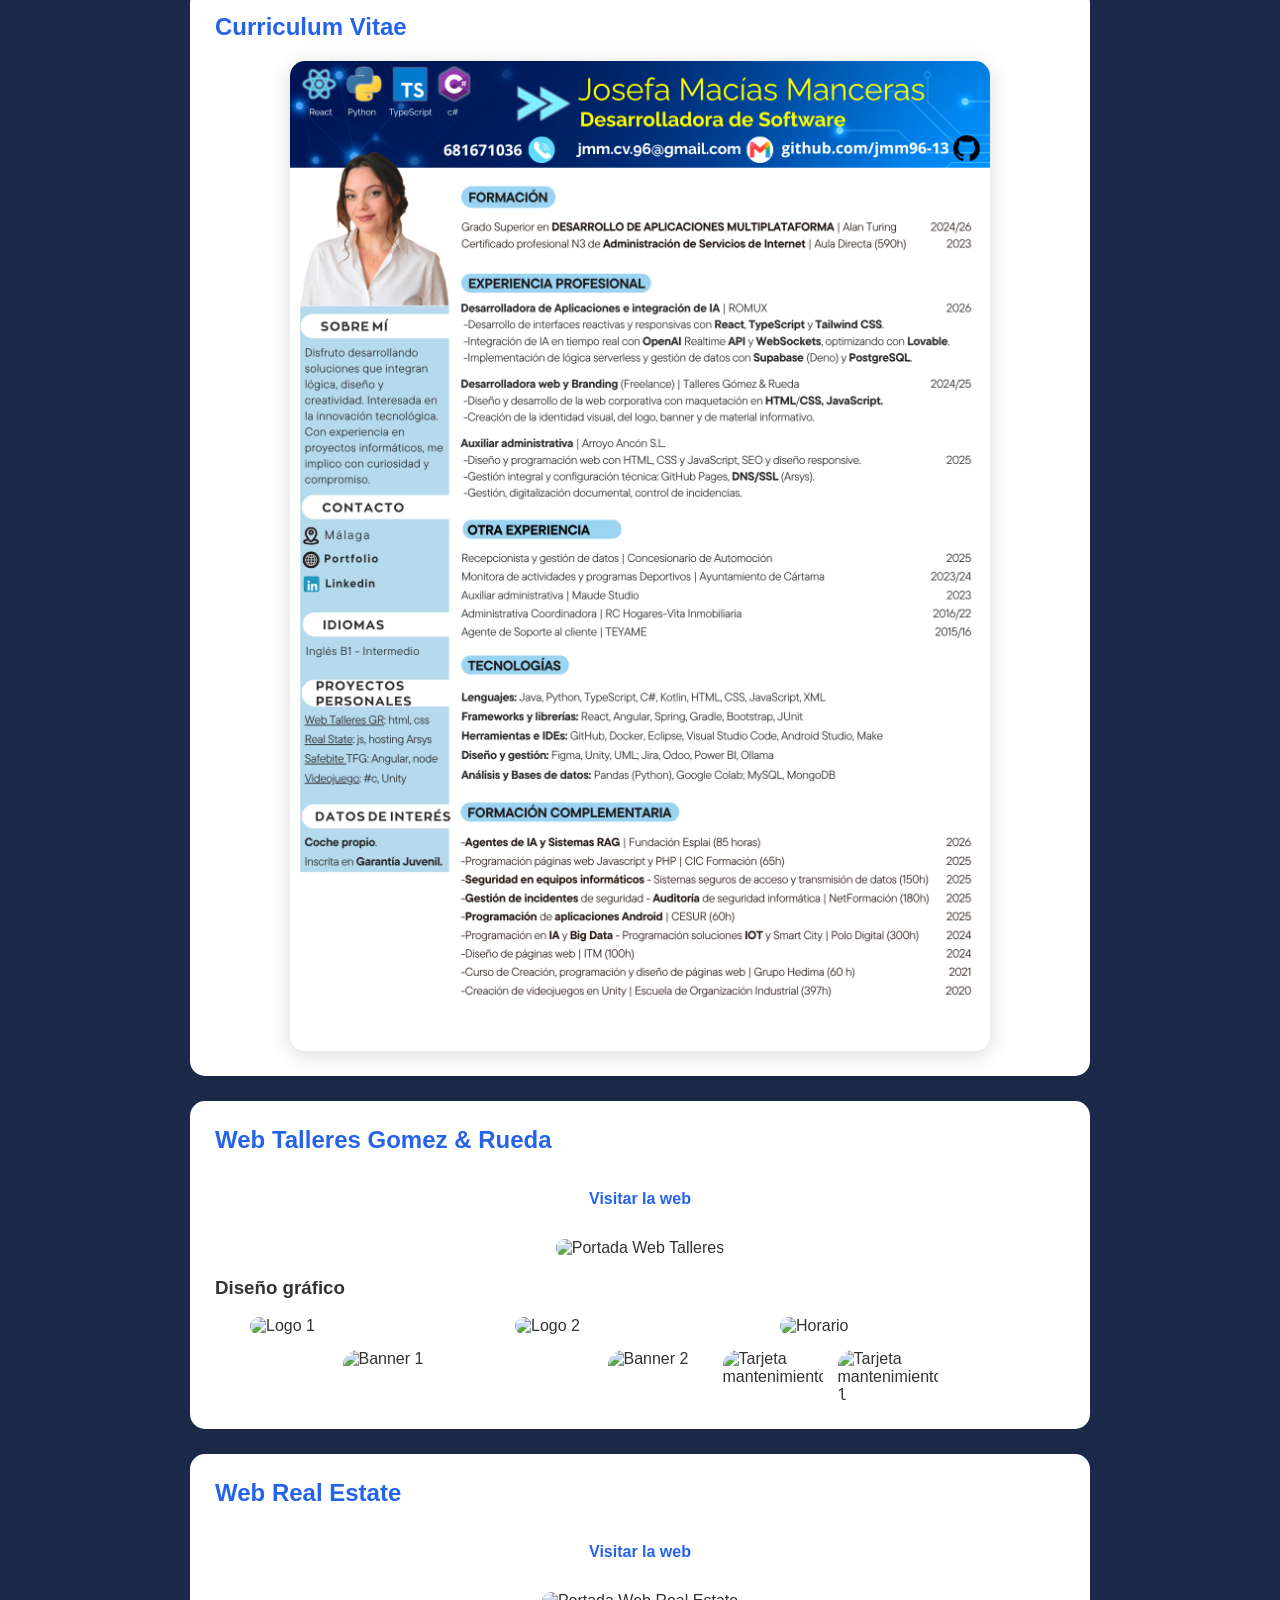
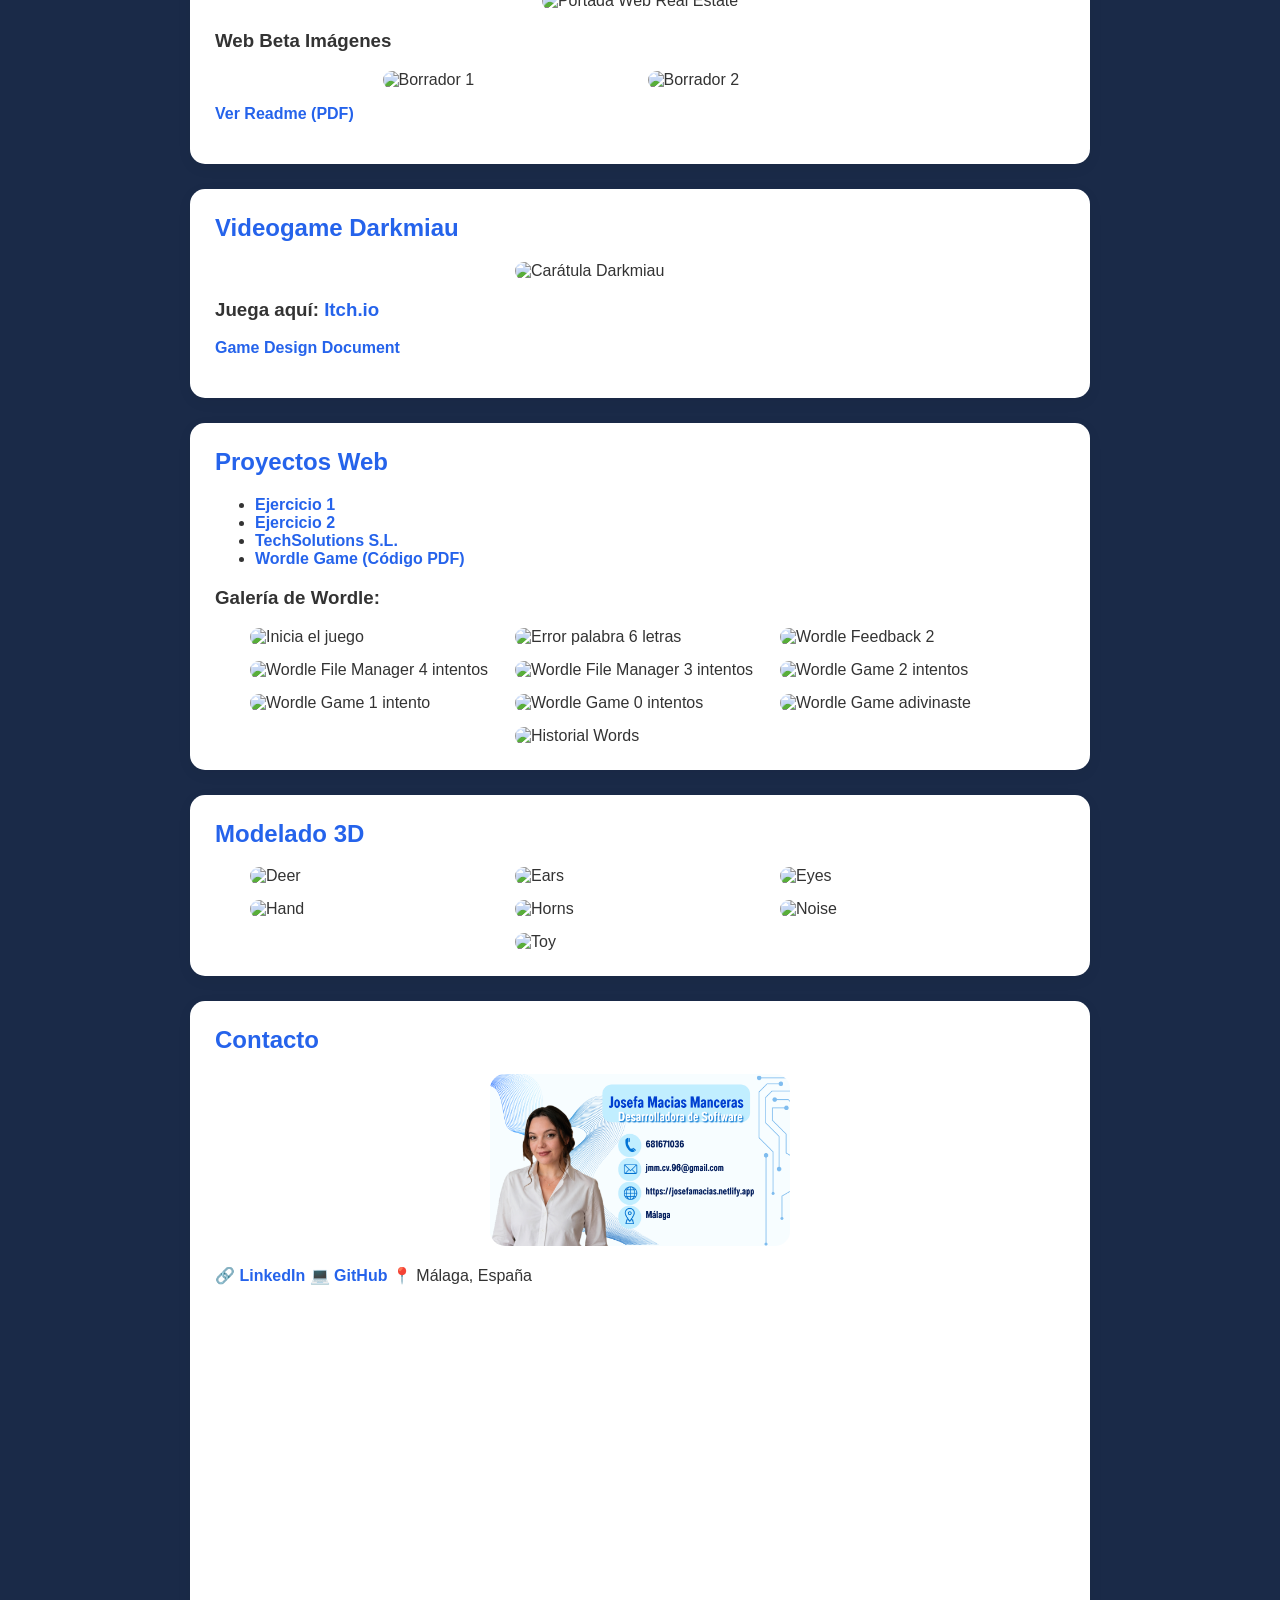
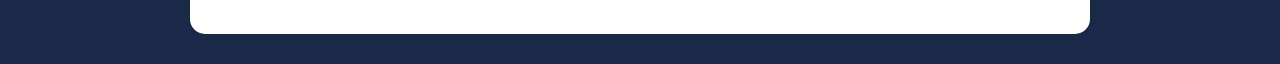
==== commit b5b13c46: "arreglado bug del parpadeo, añadido desplegable al banner para mas espacio" ====
--- a/index.html
+++ b/index.html
@@ -37,11 +37,16 @@
       <a href="#experiencia">Experiencia</a>
       <a href="#skills">Skills</a>
       <a href="#cv">Descargar Curriculum</a>
-      <a href="#talleres">TalleresGR</a>
-      <a href="#realestate">Real Estate</a>
-      <a href="#darkmiau">Darkmiau</a>
-      <a href="#proyectos">Web</a>
-      <a href="#modelado">3D</a>
+      <div class="nav-dropdown">
+        <button class="nav-dropdown-btn">Proyectos ▾</button>
+        <div class="nav-dropdown-menu">
+          <a href="#talleres">TalleresGR</a>
+          <a href="#realestate">Real Estate</a>
+          <a href="#darkmiau">Darkmiau</a>
+          <a href="#proyectos">Web</a>
+          <a href="#modelado">3D</a>
+        </div>
+      </div>
       <a href="#contacto">Contacto</a>
     </nav>
 
--- a/css/styles.css
+++ b/css/styles.css
@@ -83,11 +83,10 @@
   }
 }
 
-
 /* Hero */
 .hero {
     text-align: center;
-    padding: 60px 20px;
+    padding: 5px 20px;
     background: linear-gradient(135deg, #2563eb, #06b6d4);
     color: white;
     border-radius: 20px;
@@ -95,6 +94,11 @@
     max-width: 900px;
     animation: fadeIn 2s ease;
 }
+
+/* Evita que el typing effect mueva la página */
+.hero p {
+    min-height: 2em;
+  }
 
 @keyframes fadeIn {
     from { opacity: 0; transform: translateY(30px); }
@@ -128,6 +132,79 @@
 .project h2 {
     color: #2563eb;
     margin-top: 0;
+}
+
+/* Nav dropdown */
+.nav-dropdown {
+  position: relative;
+}
+
+.nav-dropdown-btn {
+  background-color: #2563eb;
+  padding: 12px 25px;
+  color: #fff;
+  border: none;
+  font-weight: bold;
+  border-radius: 8px;
+  cursor: pointer;
+  font-size: 1rem;
+  transition: all 0.3s ease;
+}
+
+.nav-dropdown-btn:hover {
+  background-color: #06b6d4;
+  transform: translateY(-3px);
+  box-shadow: 0 4px 15px rgba(0,0,0,0.2);
+}
+
+.nav-dropdown-menu {
+  display: none;
+  position: absolute;
+  top: 100%;
+  left: 0;
+  background: #fff;
+  border-radius: 10px;
+  box-shadow: 0 8px 24px rgba(0,0,0,0.12);
+  min-width: 160px;
+  z-index: 200;
+  overflow: hidden;
+  padding-top: 8px;
+}
+
+.nav-dropdown-menu a {
+  display: block;
+  padding: 11px 18px;
+  color: #2563eb;
+  font-weight: bold;
+  font-size: 0.9rem;
+  border-bottom: 1px solid rgba(37,99,235,0.08);
+  transition: background 0.2s ease, color 0.2s ease;
+}
+
+.nav-dropdown-menu a:last-child {
+  border-bottom: none;
+}
+
+.nav-dropdown-menu a:hover {
+  background: rgba(37,99,235,0.07);
+  color: #06b6d4;
+}
+
+.nav-dropdown:hover .nav-dropdown-menu,
+.nav-dropdown.open .nav-dropdown-menu {
+  display: block;
+}
+
+.nav-dropdown-menu a {
+  display: block;
+  padding: 11px 18px;
+  color: #2563eb;
+  font-weight: bold;
+  font-size: 0.9rem;
+  border-bottom: 1px solid rgba(37,99,235,0.08);
+  background-color: #fff;  /* ← añade esto */
+  border-radius: 0;         /* ← y esto */
+  transition: background 0.2s ease, color 0.2s ease;
 }
 
 /* Galerías de imágenes */
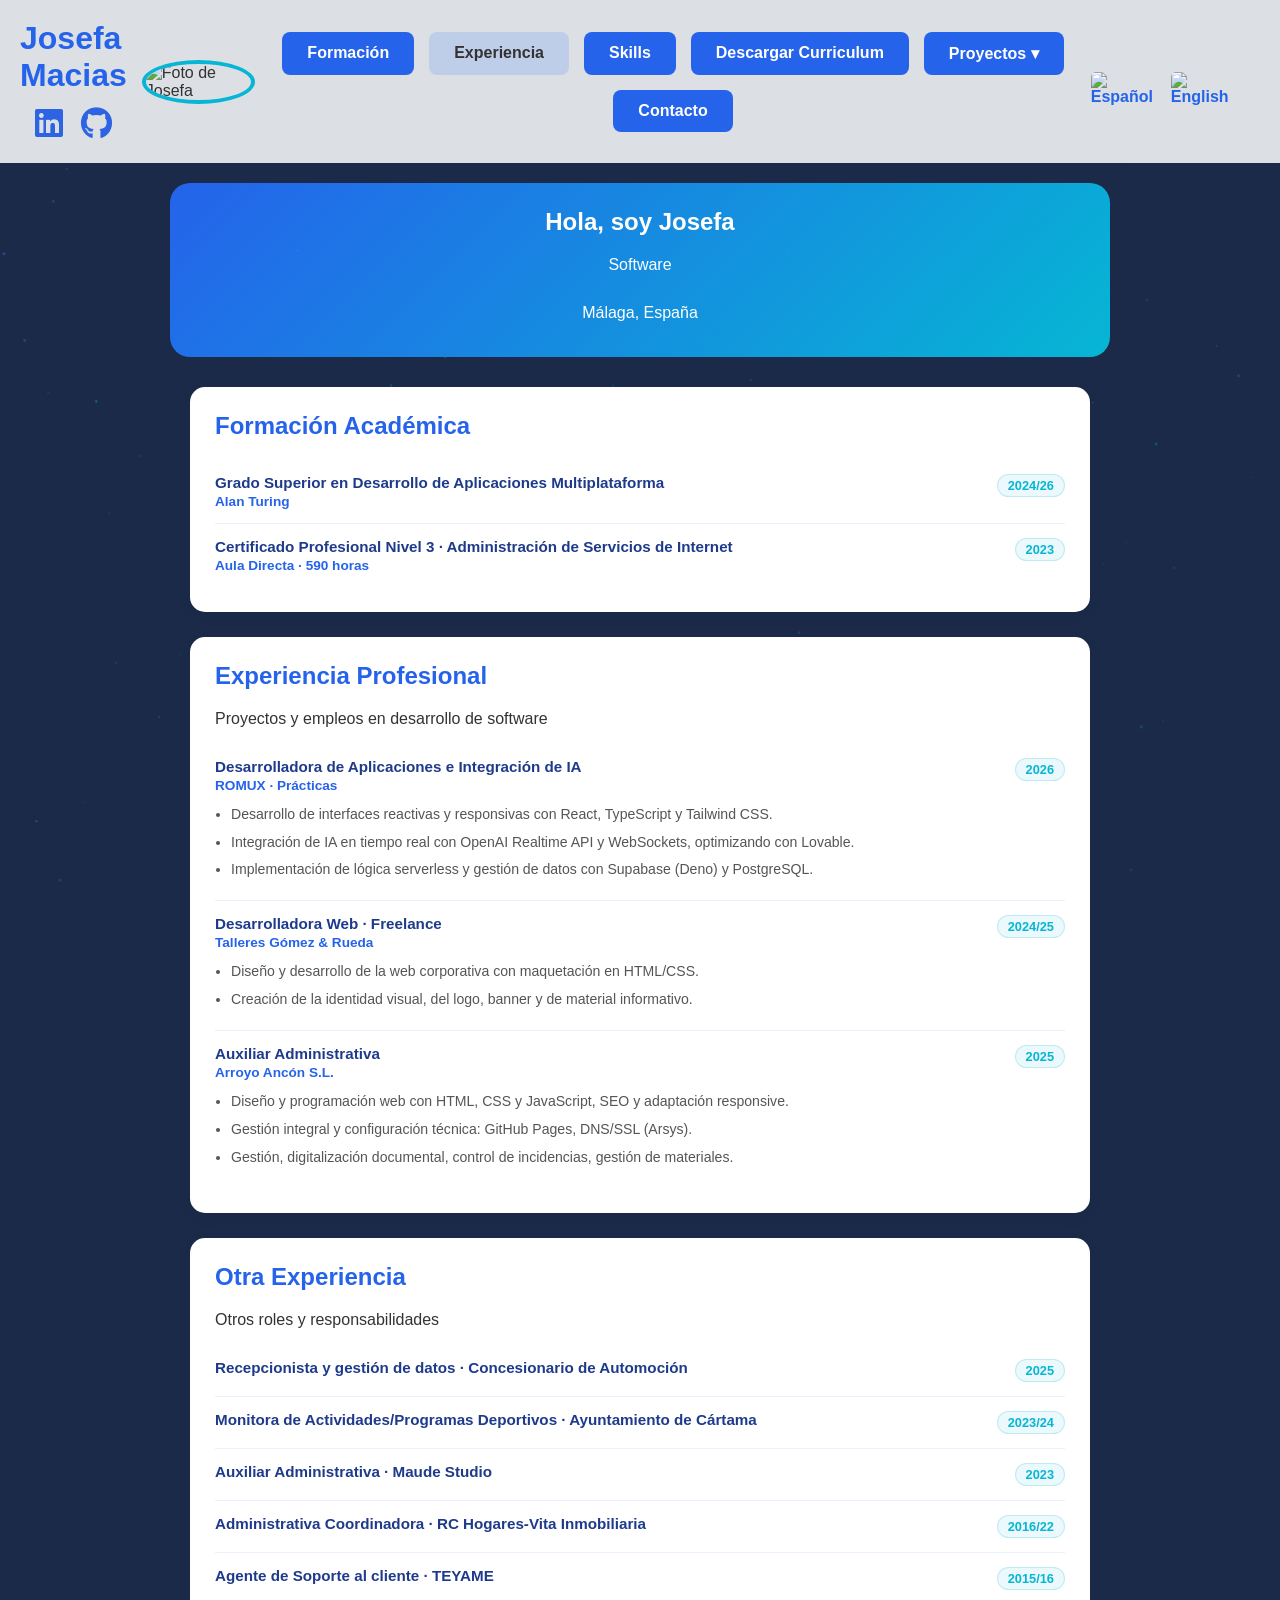
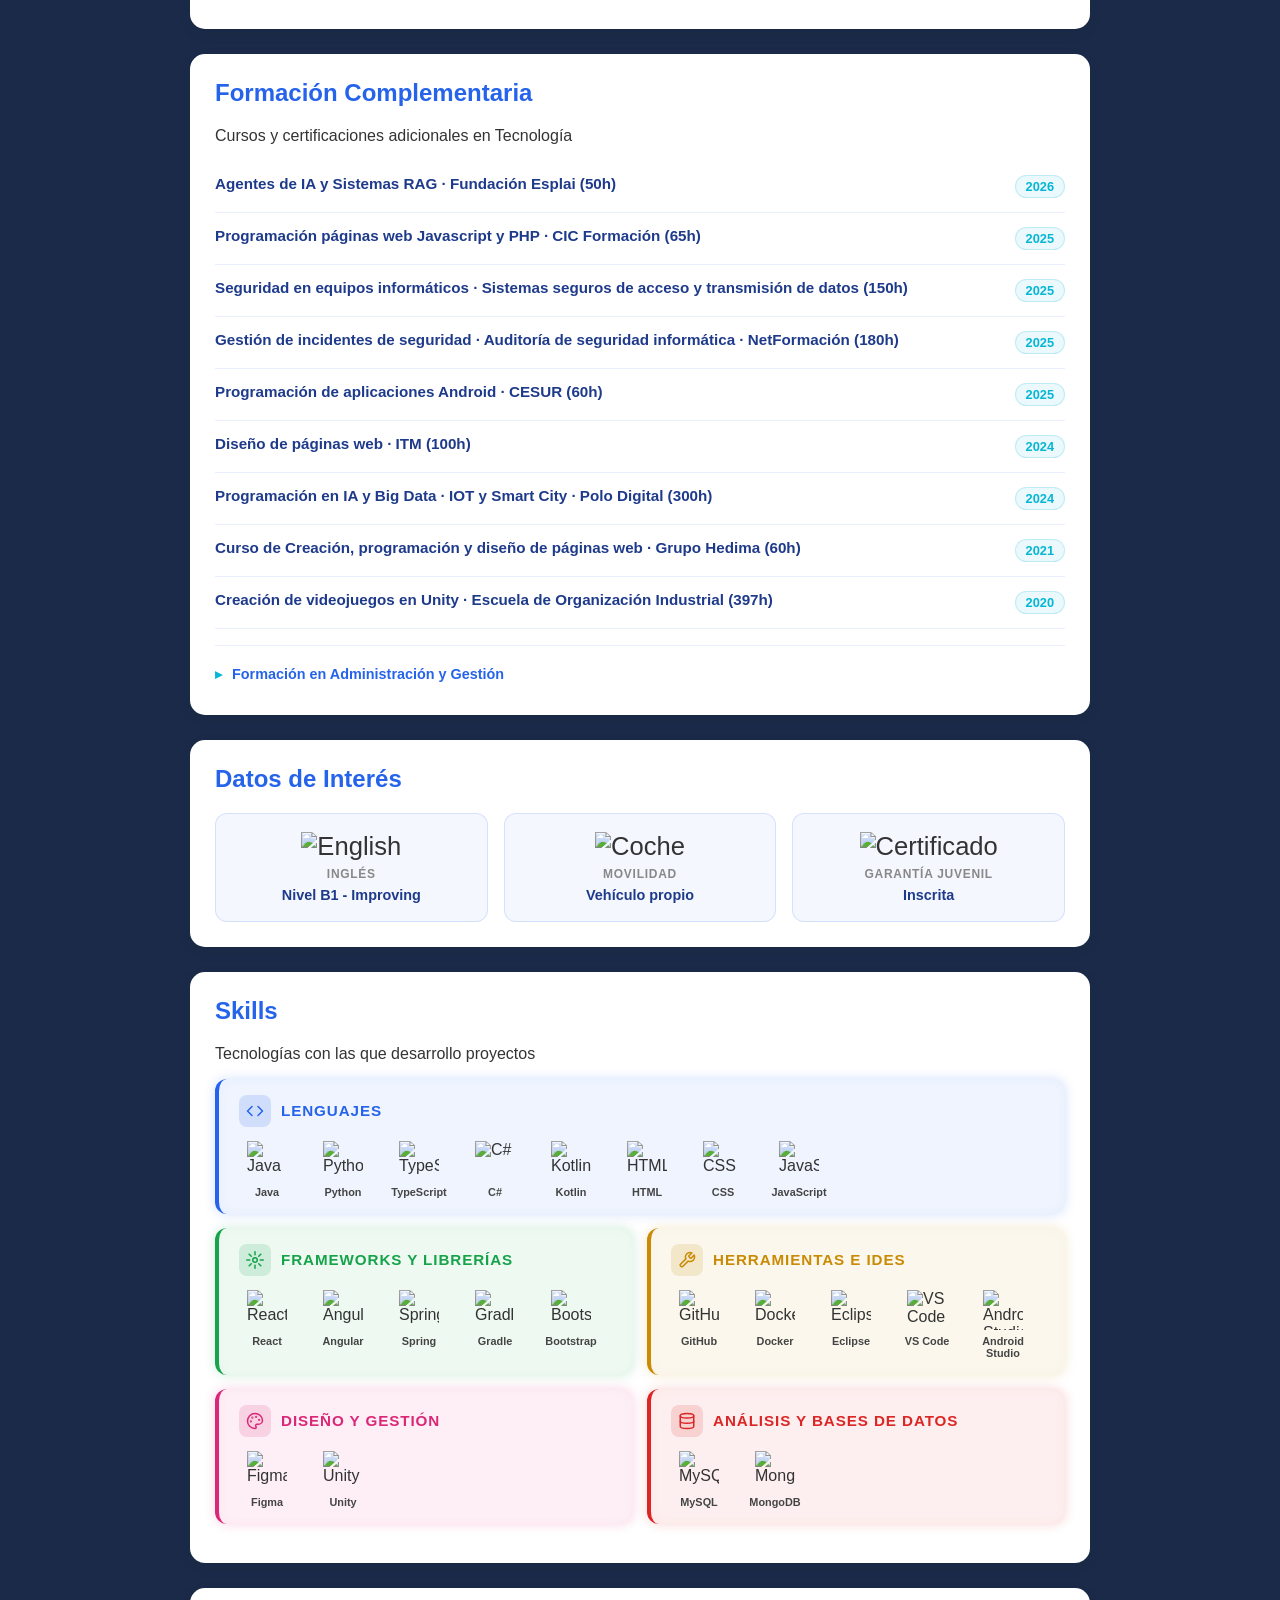
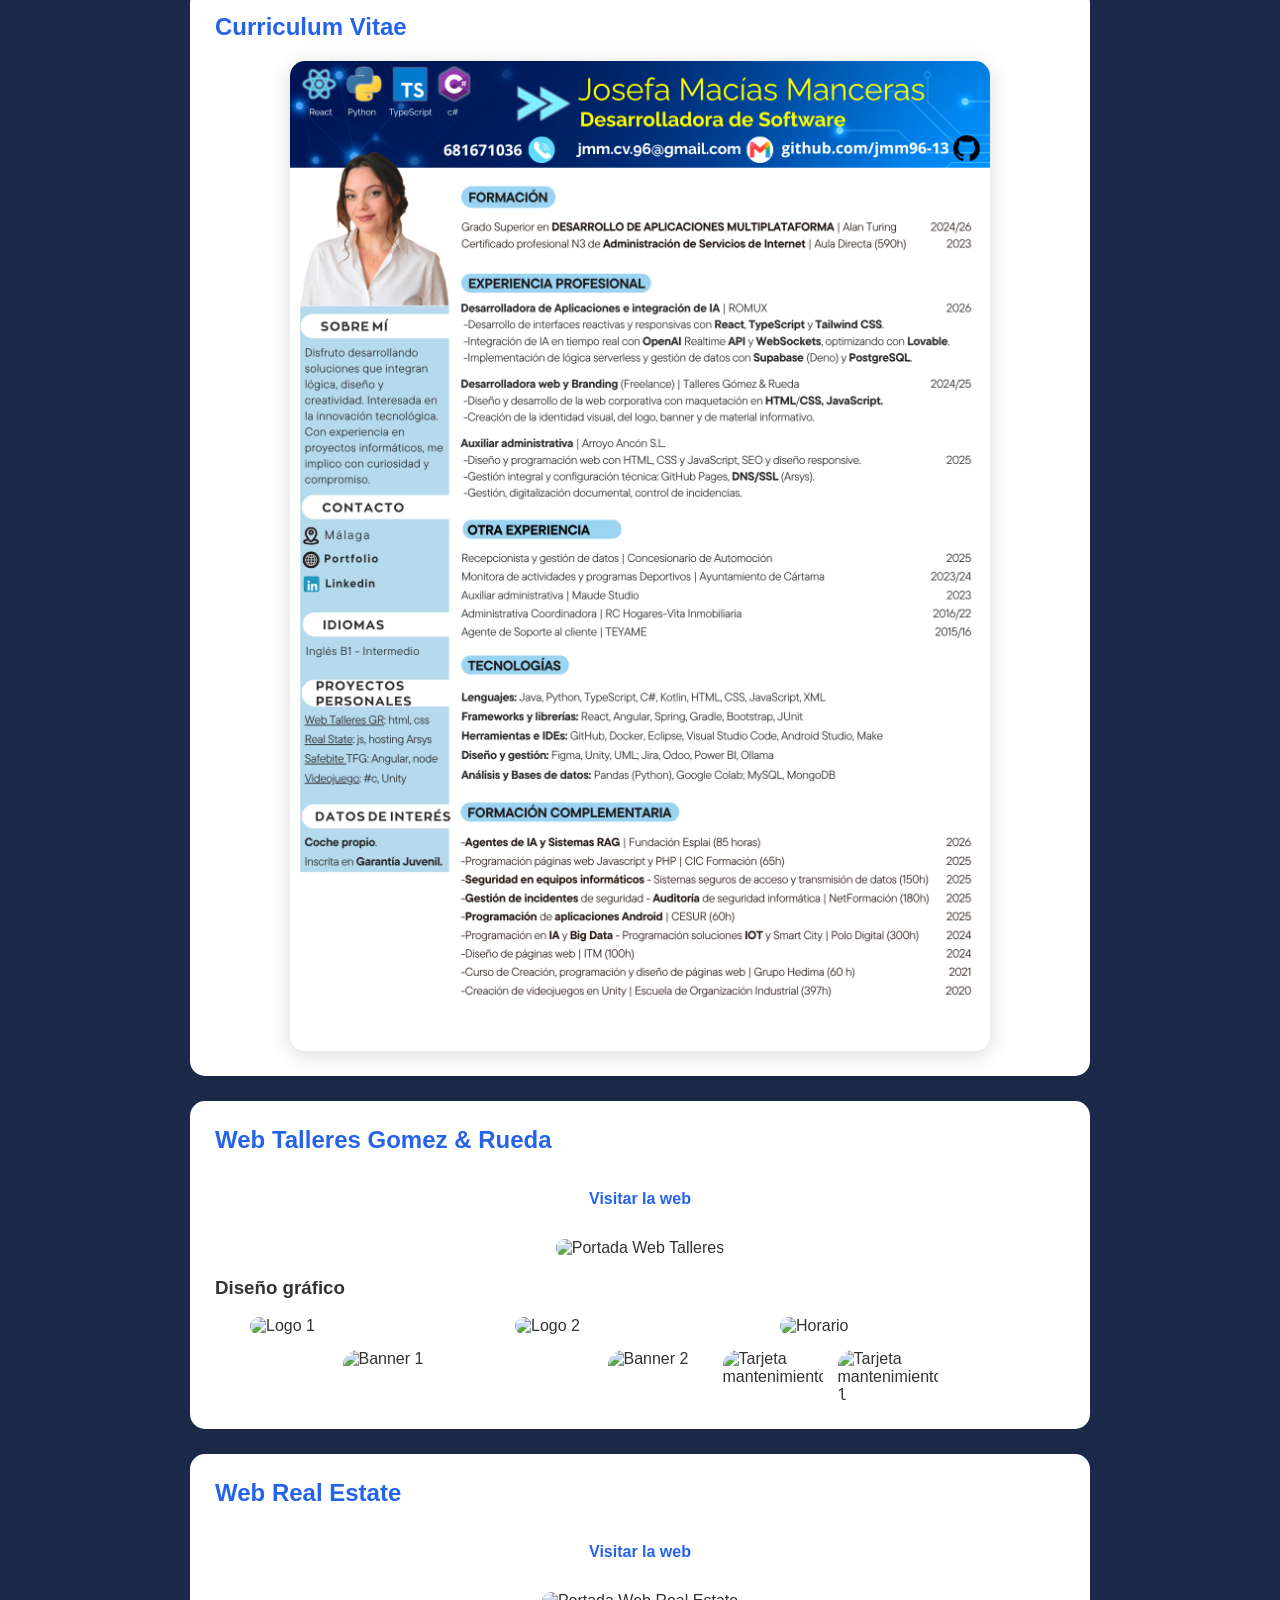
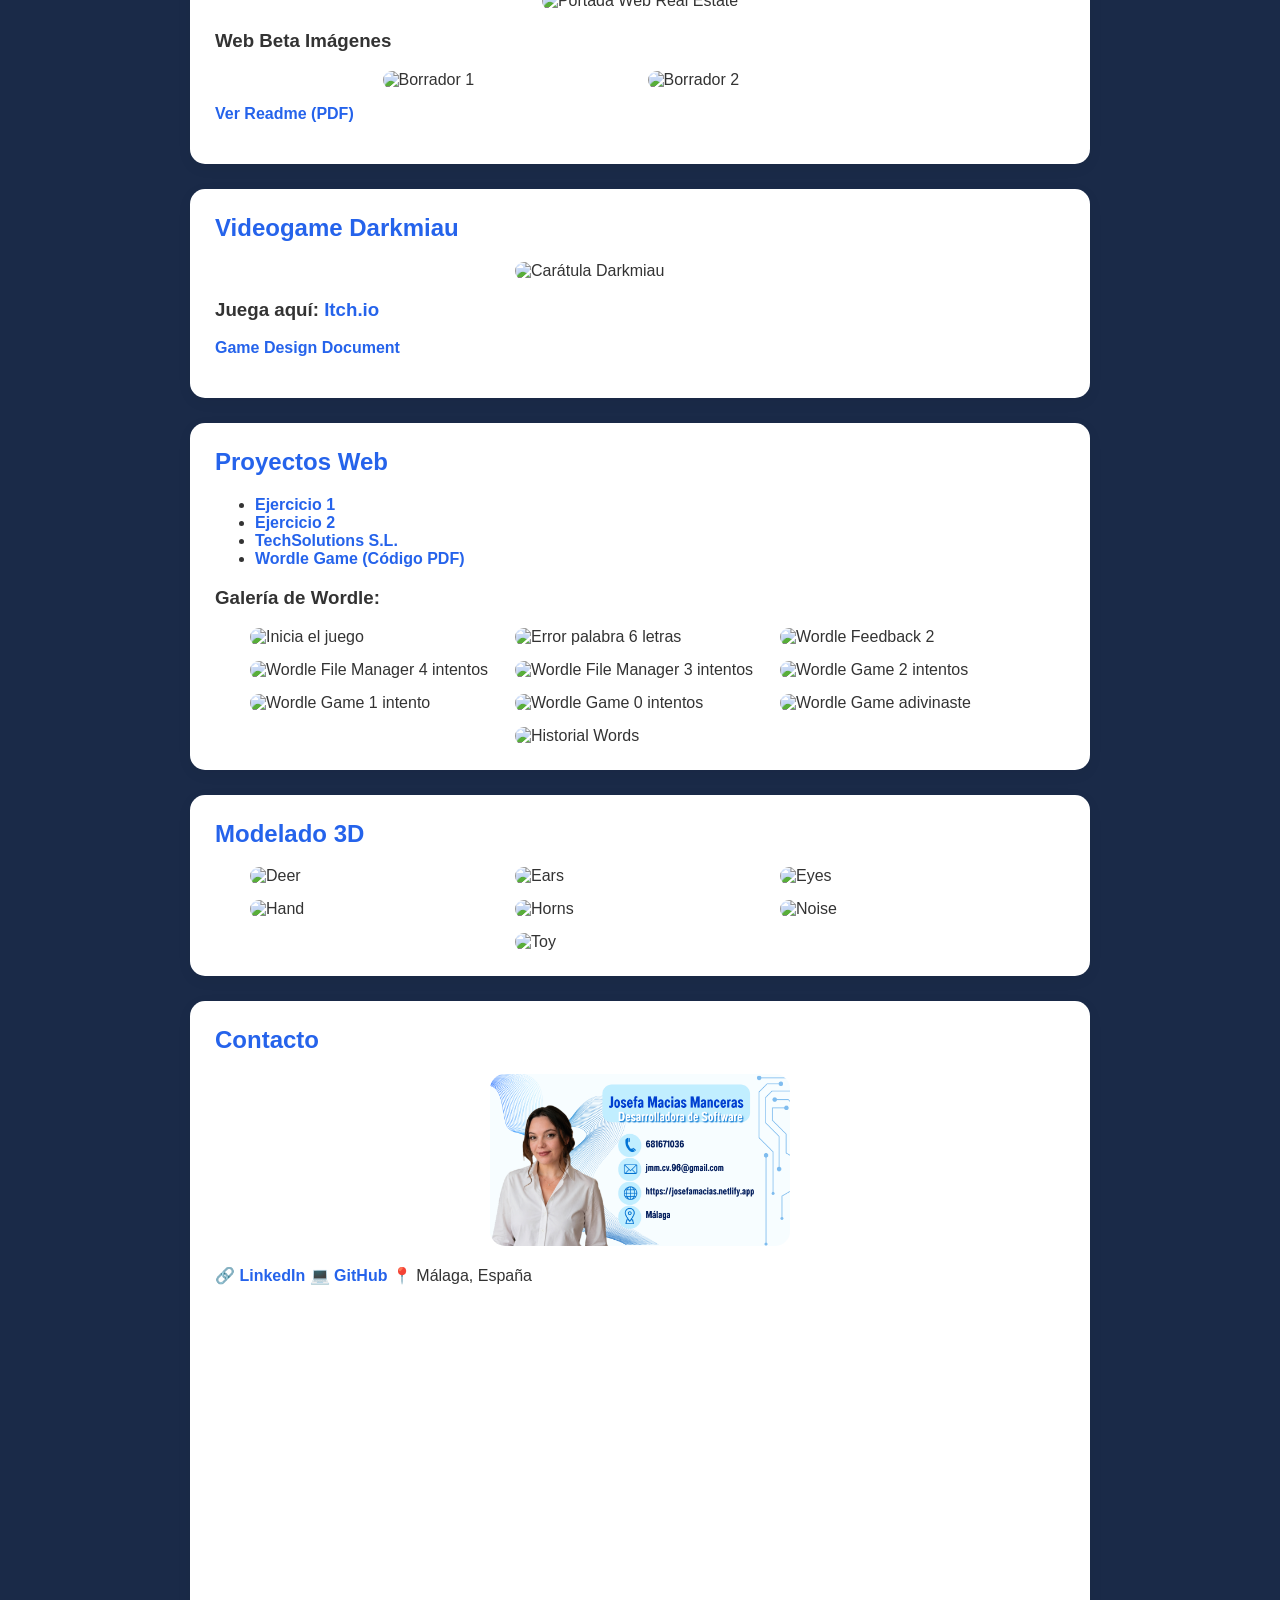
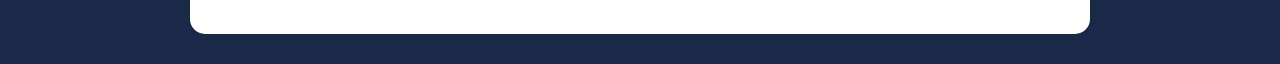
==== commit ab651ba9: "feat: añadido SEO y Open Graph y favicon" ====
--- a/index.html
+++ b/index.html
@@ -4,9 +4,69 @@
   <meta charset="UTF-8">
   <meta name="viewport" content="width=device-width, initial-scale=1.0">
   <title>Portfolio Josefa Macias Manceras</title>
+
+   <!-- SEO -->
+  <meta name="description" content="Portfolio profesional de Josefa Macias Manceras, desarrolladora de software especializada en desarrollo web, aplicaciones multiplataforma, inteligencia artificial y diseño de interfaces. Descubre mis proyectos, experiencia y tecnologías.">
+
+  <meta name="author" content="Josefa Macias Manceras">
+  <meta name="robots" content="index, follow">
+  <meta name="theme-color" content="#2563eb">
+
+  <!-- Canonical -->
+  <link rel="canonical" href="https://josefamacias.netlify.app/">
+
+  <!-- Palabras clave -->
+  <meta name="keywords" content="Josefa Macias, Josefa Macias Manceras, Software Developer, Front-End Developer, Full Stack Developer, React, Angular, TypeScript, Java, IA, Inteligencia Artificial, Portfolio, Málaga">
+
+  <!-- Open Graph (LinkedIn, Facebook, WhatsApp...) -->
+  <meta property="og:title" content="Josefa Macias Manceras | Software Developer">
+  <meta property="og:description" content="Portfolio profesional con proyectos de desarrollo web, aplicaciones multiplataforma, inteligencia artificial y diseño de software.">
+  <meta property="og:image" content="https://josefamacias.netlify.app/documentos/SEO/og_preview.png">
+  <meta property="og:url" content="https://josefamacias.netlify.app/">
+  <meta property="og:type" content="website">
+  <meta property="og:locale" content="es_ES">
+  <meta property="og:site_name" content="Portfolio Josefa Macias">
+
+  <!-- Twitter / X -->
+  <meta name="twitter:card" content="summary_large_image">
+  <meta name="twitter:title" content="Josefa Macias Manceras | Software Developer">
+  <meta name="twitter:description" content="Portfolio profesional con proyectos de desarrollo web, aplicaciones multiplataforma e inteligencia artificial.">
+  <meta name="twitter:image" content="https://josefamacias.netlify.app/documentos/SEO/og_preview.png">
+
+  <!-- Favicon -->
+  <link rel="icon" type="image/png" href="documentos/SEO/favicon.png">
+
+  <!-- Google Fonts -->
   <link href="https://fonts.googleapis.com/css2?family=Inter:wght@300;400;700&display=swap" rel="stylesheet">
+
+  <!-- Font Awesome -->
+  <link rel="stylesheet" href="https://cdnjs.cloudflare.com/ajax/libs/font-awesome/6.7.2/css/all.min.css">
+
+  <!-- CSS -->
   <link rel="stylesheet" href="css/styles.css">
-  <link rel="stylesheet" href="https://cdnjs.cloudflare.com/ajax/libs/font-awesome/6.7.2/css/all.min.css">
+
+  <!-- Datos estructurados (Schema.org) -->
+  <script type="application/ld+json">
+  {
+    "@context": "https://schema.org",
+    "@type": "Person",
+    "name": "Josefa Macias Manceras",
+    "url": "https://josefamacias.netlify.app/",
+    "image": "https://josefamacias.netlify.app/documentos/SEO/og_preview.png",
+    "jobTitle": "Software Developer",
+    "description": "Desarrolladora de software especializada en desarrollo web, aplicaciones multiplataforma e inteligencia artificial.",
+    "address": {
+      "@type": "PostalAddress",
+      "addressLocality": "Málaga",
+      "addressCountry": "ES"
+    },
+    "sameAs": [
+      "https://www.linkedin.com/in/josefa-macias/",
+      "https://github.com/jmm96-13"
+    ]
+  }
+  </script>
+
 </head>
 <body>
 
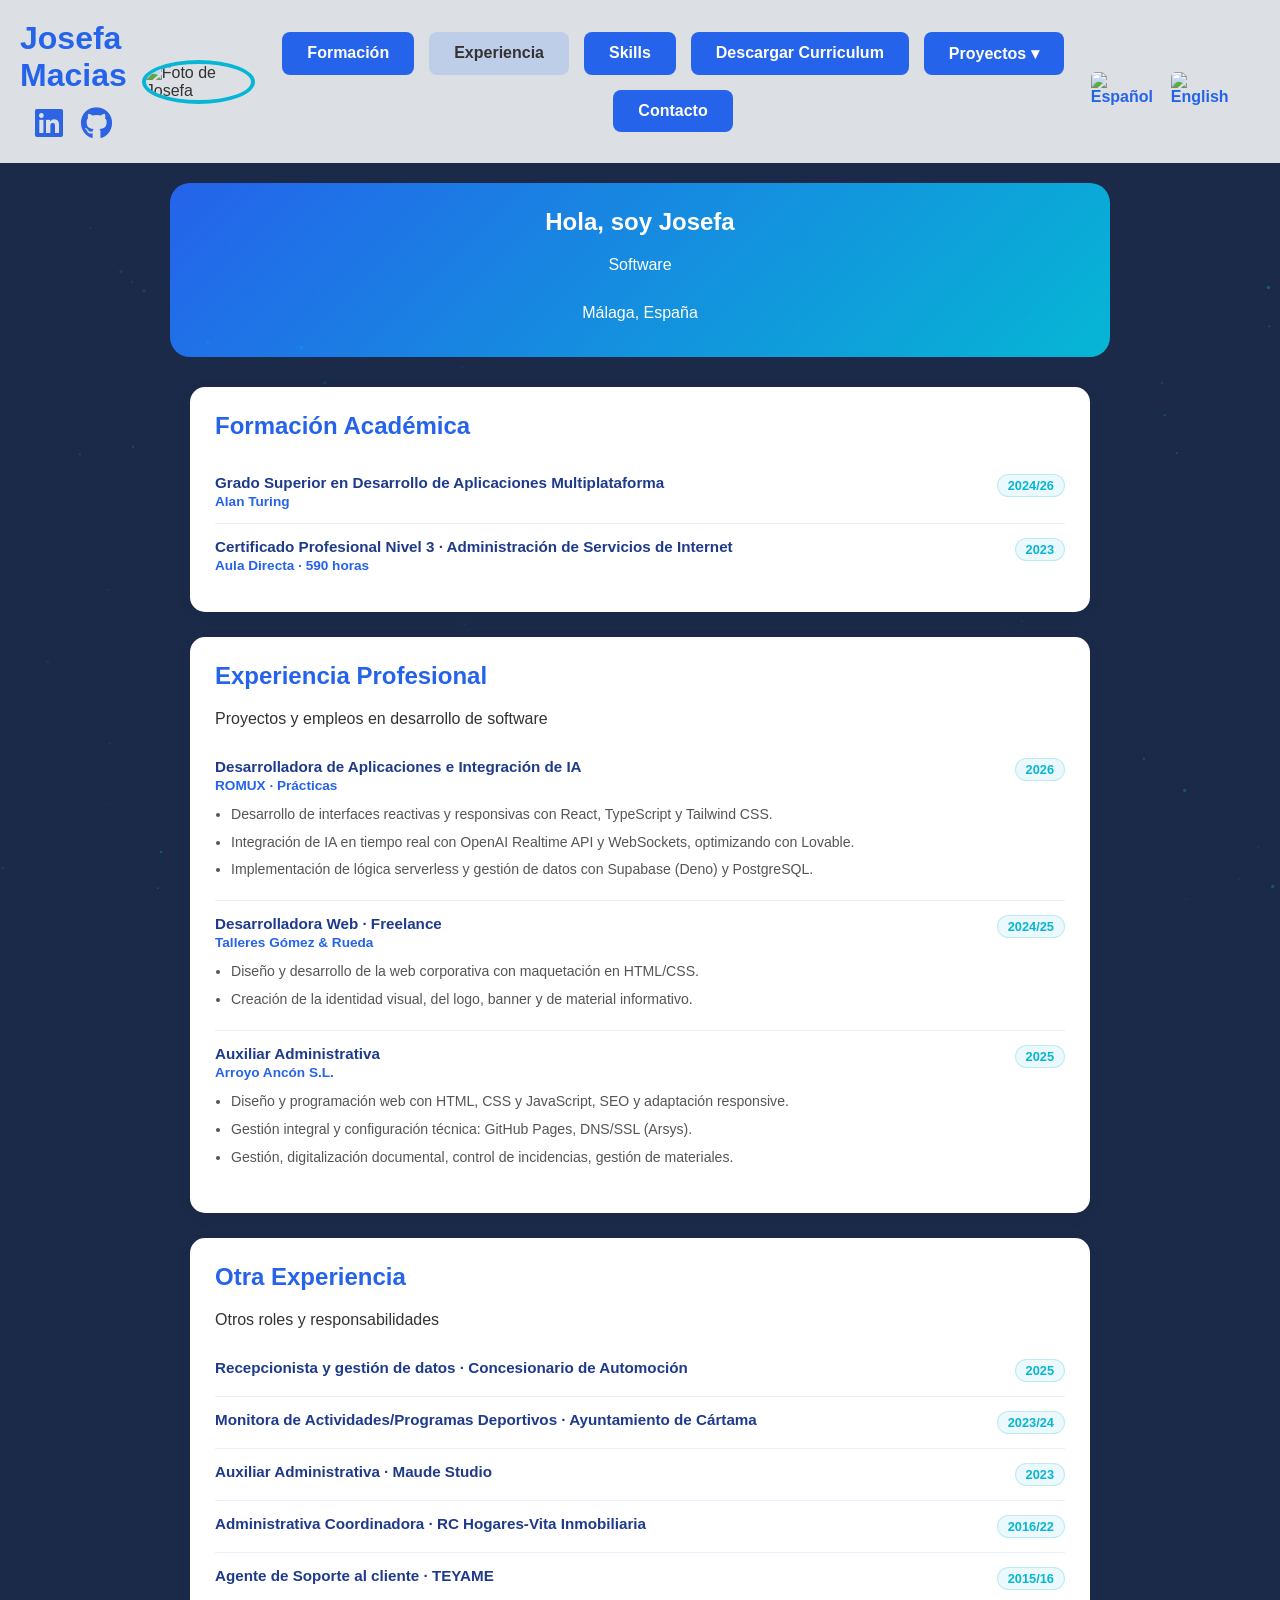
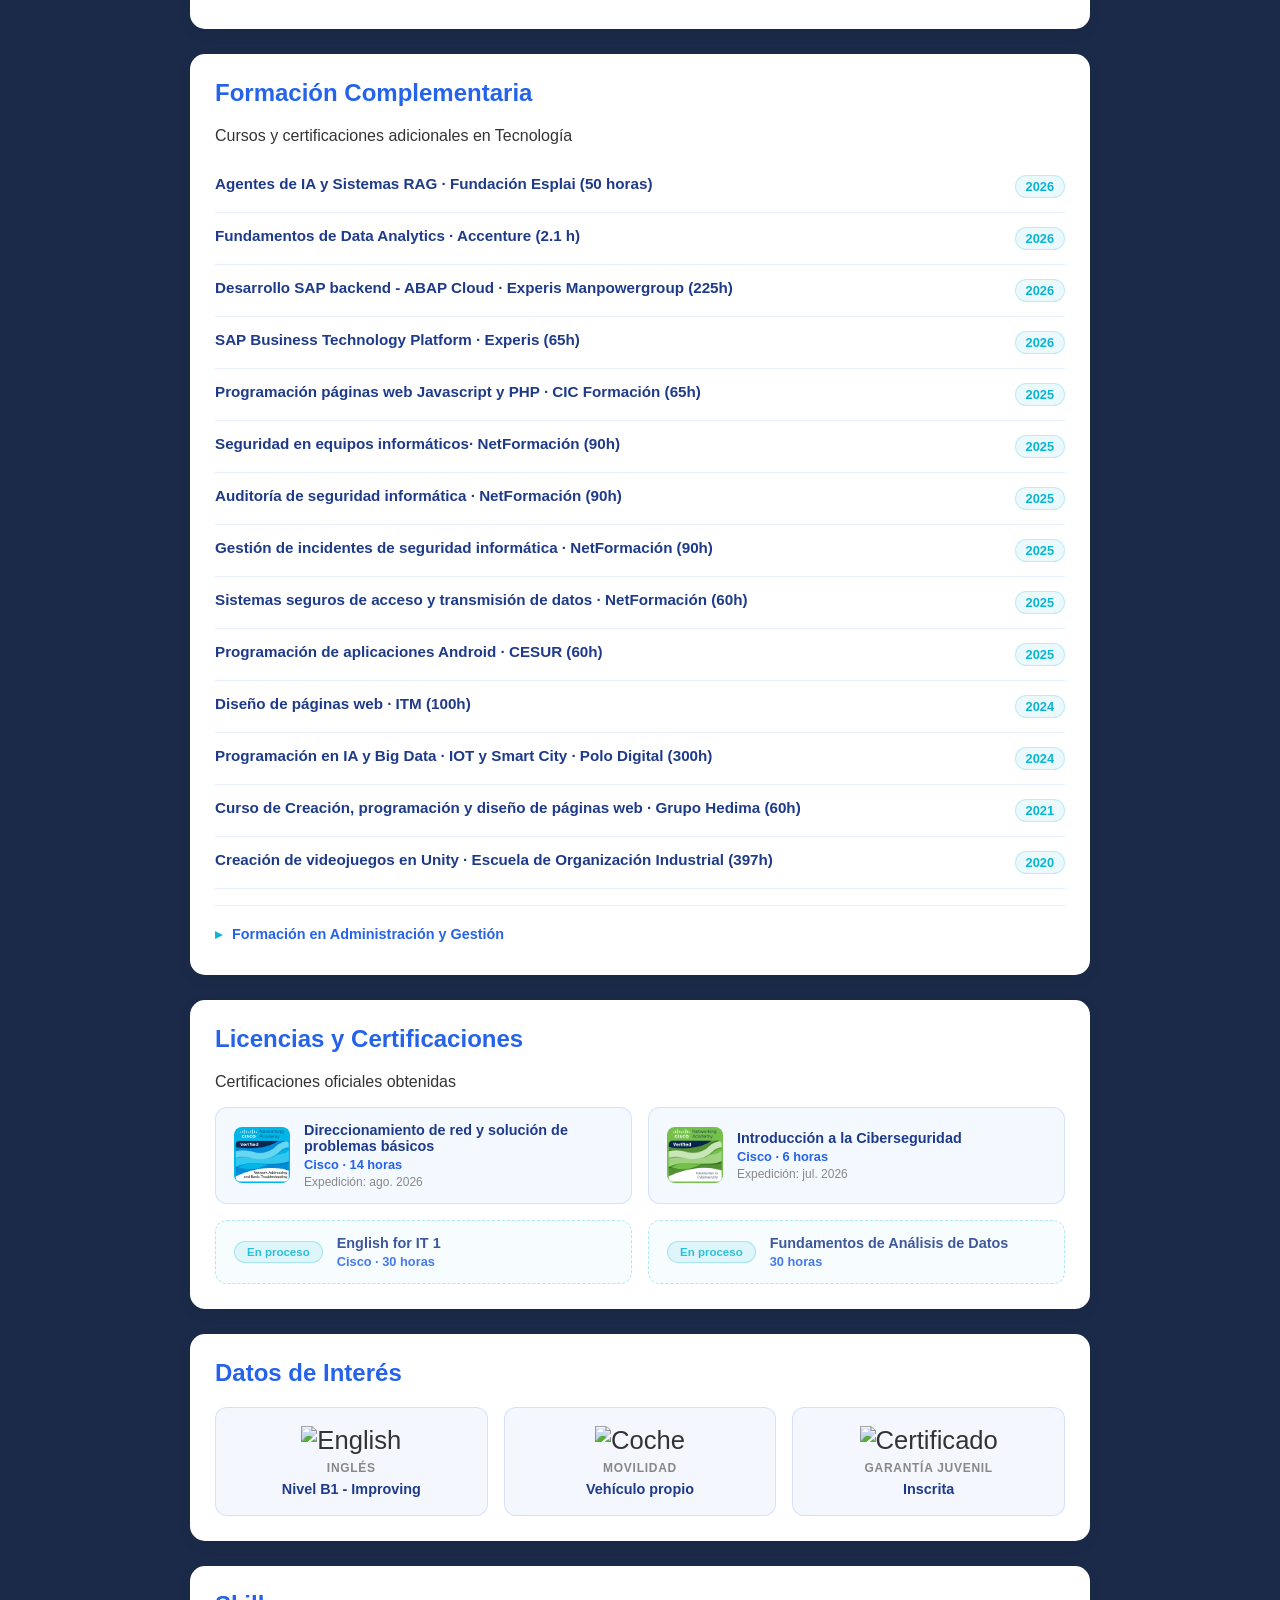
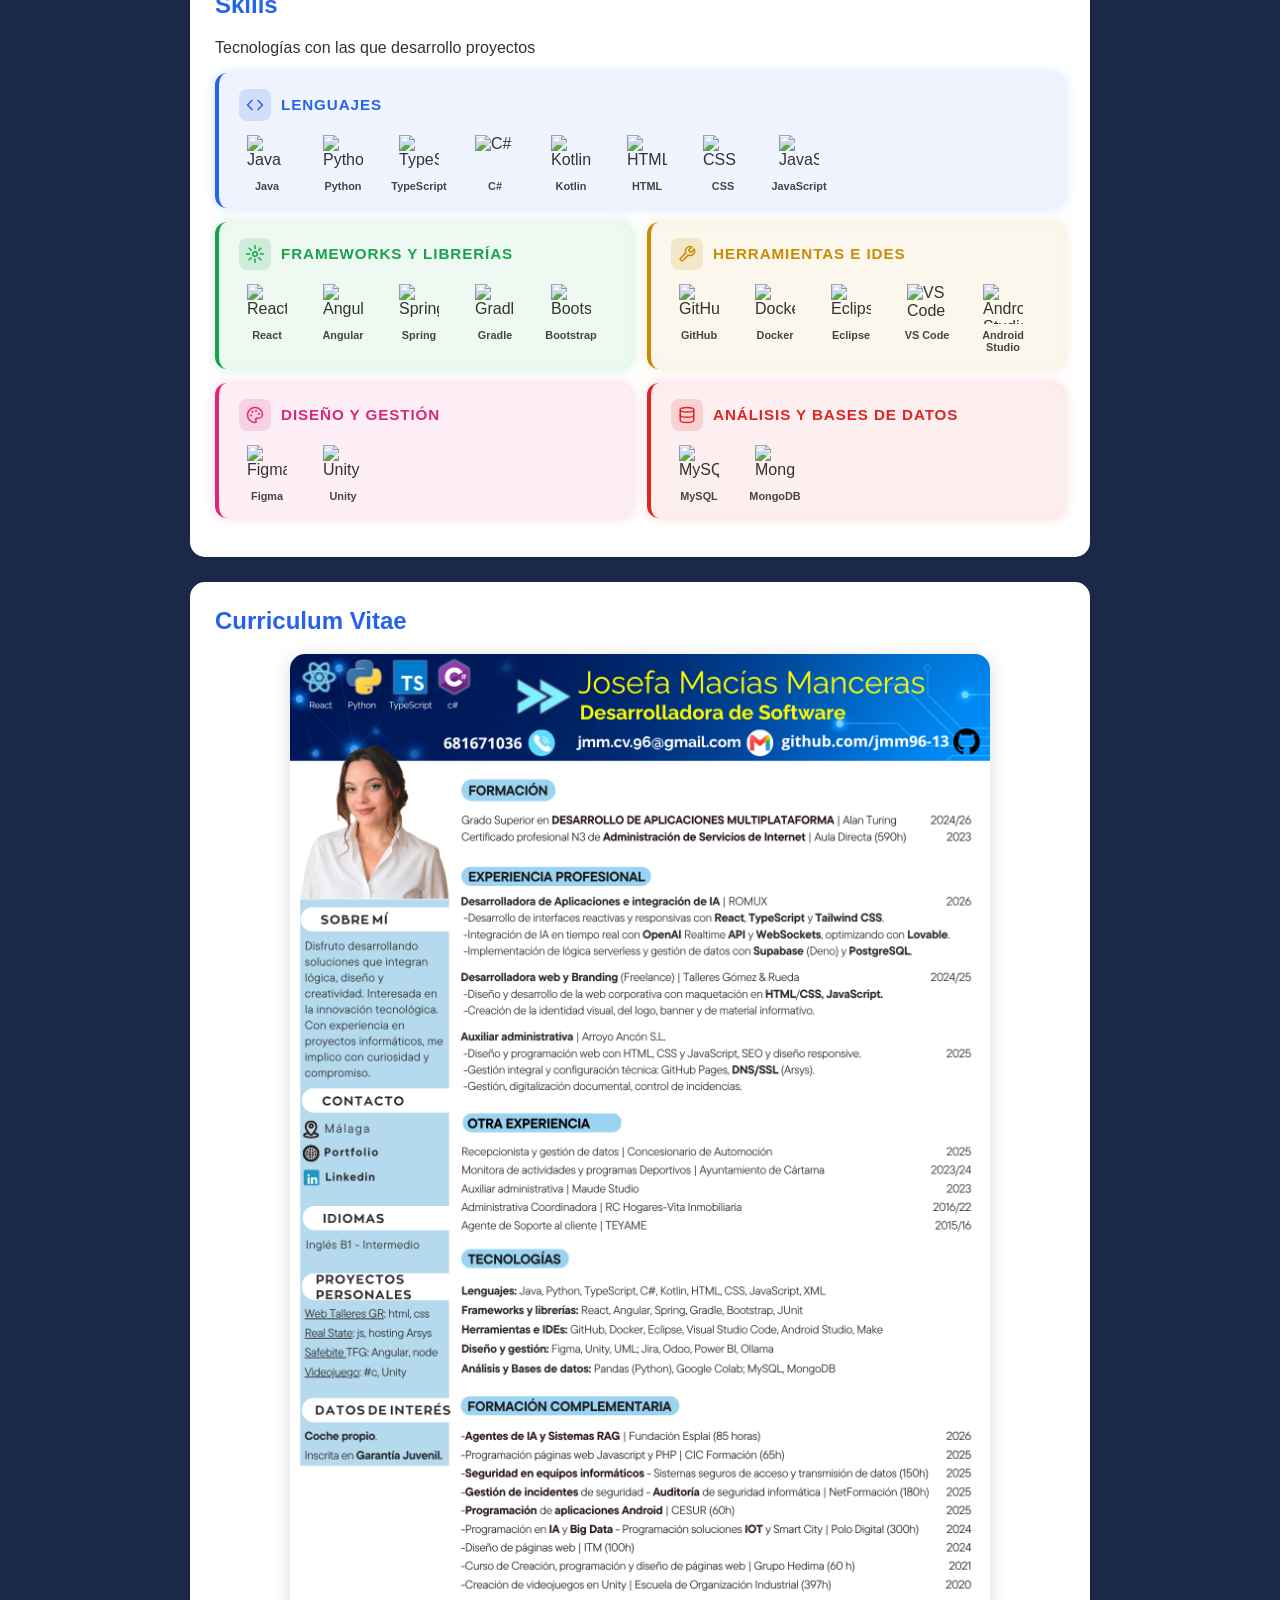
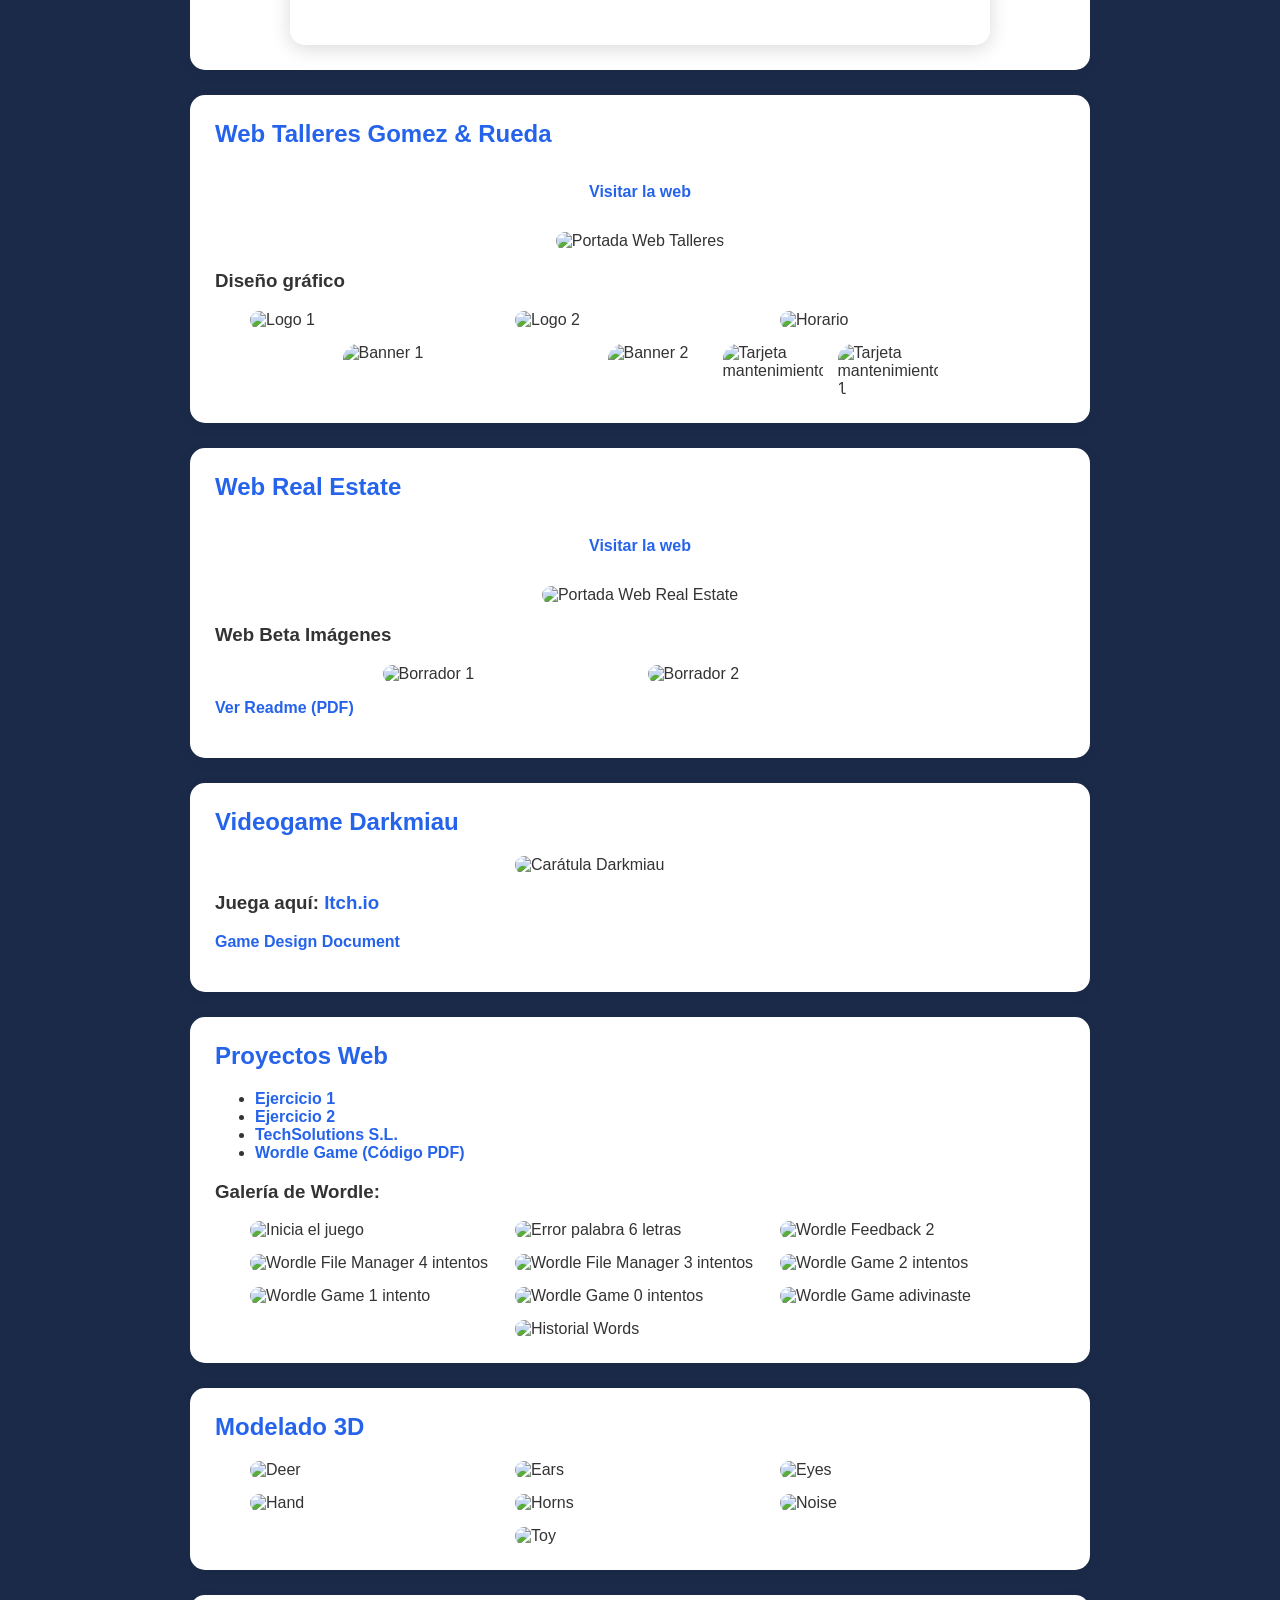
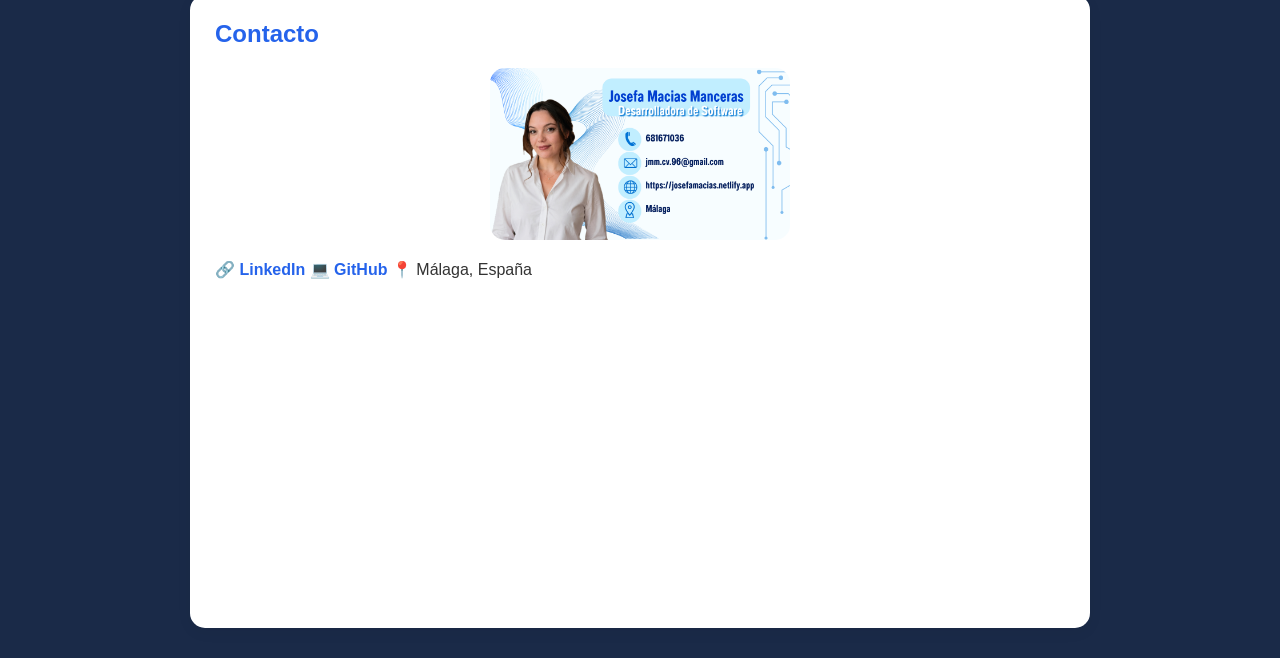
==== commit 7fe27bdc: "añadidos nuevos cursos, y seccion de certificados, traduccion incluida" ====
--- a/index.html
+++ b/index.html
@@ -52,7 +52,7 @@
     "@type": "Person",
     "name": "Josefa Macias Manceras",
     "url": "https://josefamacias.netlify.app/",
-    "image": "https://josefamacias.netlify.app/documentos/SEO/og_preview.png",
+    "image": "https://josefamacias.netlify.app/documentos/foto_perfil.png",
     "jobTitle": "Software Developer",
     "description": "Desarrolladora de software especializada en desarrollo web, aplicaciones multiplataforma e inteligencia artificial.",
     "address": {
@@ -251,12 +251,31 @@
   <h2 class="title">Formación Complementaria</h2>
   <p class="section-sub">Cursos y certificaciones adicionales en Tecnología</p>
 
-  <div class="cv-item">
-    <div class="cv-item-header">
-      <span class="cv-role">Agentes de IA y Sistemas RAG · Fundación Esplai (50h)</span>
+
+    <div class="cv-item">
+    <div class="cv-item-header">
+      <span class="cv-role">Agentes de IA y Sistemas RAG · Fundación Esplai (50 horas)</span>
       <span class="cv-date">2026</span>
     </div>
   </div>
+    <div class="cv-item">
+    <div class="cv-item-header">
+      <span class="cv-role">Fundamentos de Data Analytics · Accenture (2.1 h)</span>
+      <span class="cv-date">2026</span>
+    </div>
+  </div>
+    <div class="cv-item">
+    <div class="cv-item-header">
+      <span class="cv-role">Desarrollo SAP backend - ABAP Cloud · Experis Manpowergroup (225h)</span>
+      <span class="cv-date">2026</span>
+    </div>
+  </div>
+    <div class="cv-item">
+    <div class="cv-item-header">
+      <span class="cv-role">SAP Business Technology Platform · Experis (65h)</span>
+      <span class="cv-date">2026</span>
+    </div>
+  </div>
   <div class="cv-item">
     <div class="cv-item-header">
       <span class="cv-role">Programación páginas web Javascript y PHP · CIC Formación (65h)</span>
@@ -265,13 +284,25 @@
   </div>
   <div class="cv-item">
     <div class="cv-item-header">
-      <span class="cv-role">Seguridad en equipos informáticos · Sistemas seguros de acceso y transmisión de datos (150h)</span>
-      <span class="cv-date">2025</span>
-    </div>
-  </div>
-  <div class="cv-item">
-    <div class="cv-item-header">
-      <span class="cv-role">Gestión de incidentes de seguridad · Auditoría de seguridad informática · NetFormación (180h)</span>
+      <span class="cv-role">Seguridad en equipos informáticos· NetFormación (90h)</span>
+      <span class="cv-date">2025</span>
+    </div>
+  </div>
+      <div class="cv-item">
+    <div class="cv-item-header">
+      <span class="cv-role"> Auditoría de seguridad informática · NetFormación (90h)</span>
+      <span class="cv-date">2025</span>
+    </div>
+  </div>
+    <div class="cv-item">
+    <div class="cv-item-header">
+      <span class="cv-role">Gestión de incidentes de seguridad informática · NetFormación (90h)</span>
+      <span class="cv-date">2025</span>
+    </div>
+  </div>
+    <div class="cv-item">
+    <div class="cv-item-header">
+      <span class="cv-role">Sistemas seguros de acceso y transmisión de datos · NetFormación (60h)</span>
       <span class="cv-date">2025</span>
     </div>
   </div>
@@ -340,6 +371,52 @@
     </div>
   </div>
 </details>
+
+</section>
+
+<!-- LICENCIAS Y CERTIFICACIONES -->
+<section id="certificaciones" class="project fade-in">
+  <h2 class="title">Licencias y Certificaciones</h2>
+  <p class="section-sub">Certificaciones oficiales obtenidas</p>
+
+  <div class="cert-grid">
+
+    <div class="cert-card">
+      <img src="documentos/certificaciones/cert_network.png" alt="Network Addressing Certificate">
+      <div class="cert-info">
+        <span class="cert-name">Direccionamiento de red y solución de problemas básicos</span>
+        <span class="cert-issuer">Cisco · 14 horas</span>
+        <span class="cert-date">Expedición: ago. 2026</span>
+      </div>
+    </div>
+
+    <div class="cert-card">
+      <img src="documentos/certificaciones/cert_cybersecurity.png" alt="Cybersecurity Certificate">
+      <div class="cert-info">
+        <span class="cert-name">Introducción a la Ciberseguridad</span>
+        <span class="cert-issuer">Cisco · 6 horas</span>
+        <span class="cert-date">Expedición: jul. 2026</span>
+      </div>
+    </div>
+
+    <div class="cert-card cert-pending">
+      <div class="cert-badge-pending">En proceso</div>
+      <div class="cert-info">
+        <span class="cert-name">English for IT 1</span>
+        <span class="cert-issuer">Cisco · 30 horas</span>
+      </div>
+    </div>
+
+    <div class="cert-card cert-pending">
+      <div class="cert-badge-pending">En proceso</div>
+      <div class="cert-info">
+        <span class="cert-name">Fundamentos de Análisis de Datos</span>
+        <span class="cert-issuer">30 horas</span>
+      </div>
+    </div>
+
+  </div>
+</section>
 
 </section>
 
--- a/css/styles.css
+++ b/css/styles.css
@@ -657,6 +657,83 @@
   font-weight: bold;
 }
 
+/* Certificaciones */
+.cert-grid {
+  display: flex;
+  flex-wrap: wrap;
+  gap: 16px;
+  margin-top: 12px;
+}
+
+.cert-card {
+  display: flex;
+  align-items: center;
+  gap: 14px;
+  background: #f4f8ff;
+  border: 1px solid rgba(37,99,235,0.15);
+  border-radius: 12px;
+  padding: 14px 18px;
+  flex: 1 1 340px;
+  position: relative;
+  transition: transform 0.3s ease, box-shadow 0.3s ease;
+}
+
+.cert-card:hover {
+  transform: translateY(-3px);
+  box-shadow: 0 6px 20px rgba(37,99,235,0.12);
+}
+
+.cert-card img {
+  width: 56px;
+  height: 56px;
+  object-fit: contain;
+  border-radius: 8px;
+  flex-shrink: 0;
+}
+
+.cert-info {
+  display: flex;
+  flex-direction: column;
+  gap: 3px;
+}
+
+.cert-name {
+  font-weight: bold;
+  color: #1e3a8a;
+  font-size: 0.9rem;
+}
+
+.cert-issuer {
+  color: #2563eb;
+  font-size: 0.8rem;
+  font-weight: 600;
+}
+
+.cert-date {
+  color: #888;
+  font-size: 0.75rem;
+}
+
+/* Tarjetas en proceso */
+.cert-pending {
+  border-style: dashed;
+  border-color: rgba(6,182,212,0.35);
+  background: rgba(6,182,212,0.04);
+  opacity: 0.85;
+}
+
+.cert-badge-pending {
+  background: rgba(6,182,212,0.12);
+  color: #06b6d4;
+  border: 1px solid rgba(6,182,212,0.3);
+  border-radius: 50px;
+  padding: 4px 12px;
+  font-size: 0.72rem;
+  font-weight: bold;
+  white-space: nowrap;
+  flex-shrink: 0;
+}
+
 /* Datos de interés */
 .datos-grid {
   display: flex;
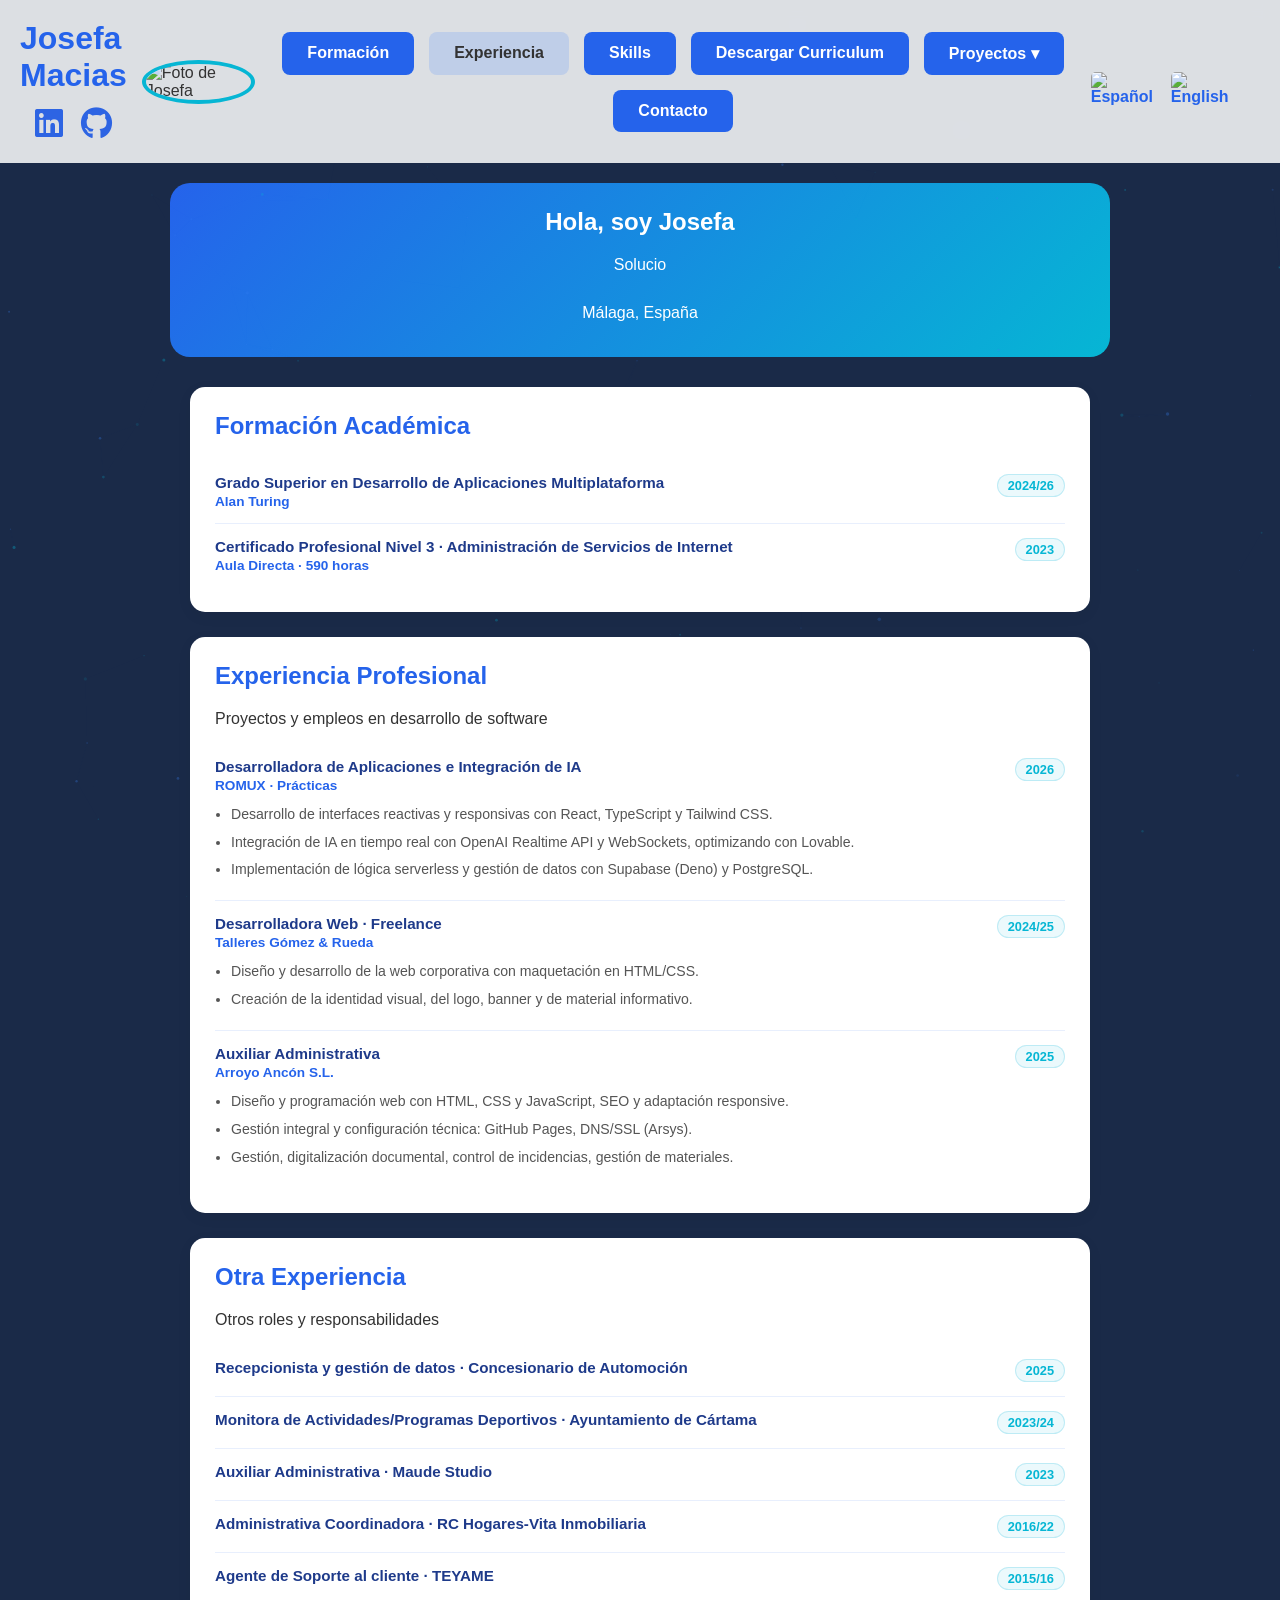
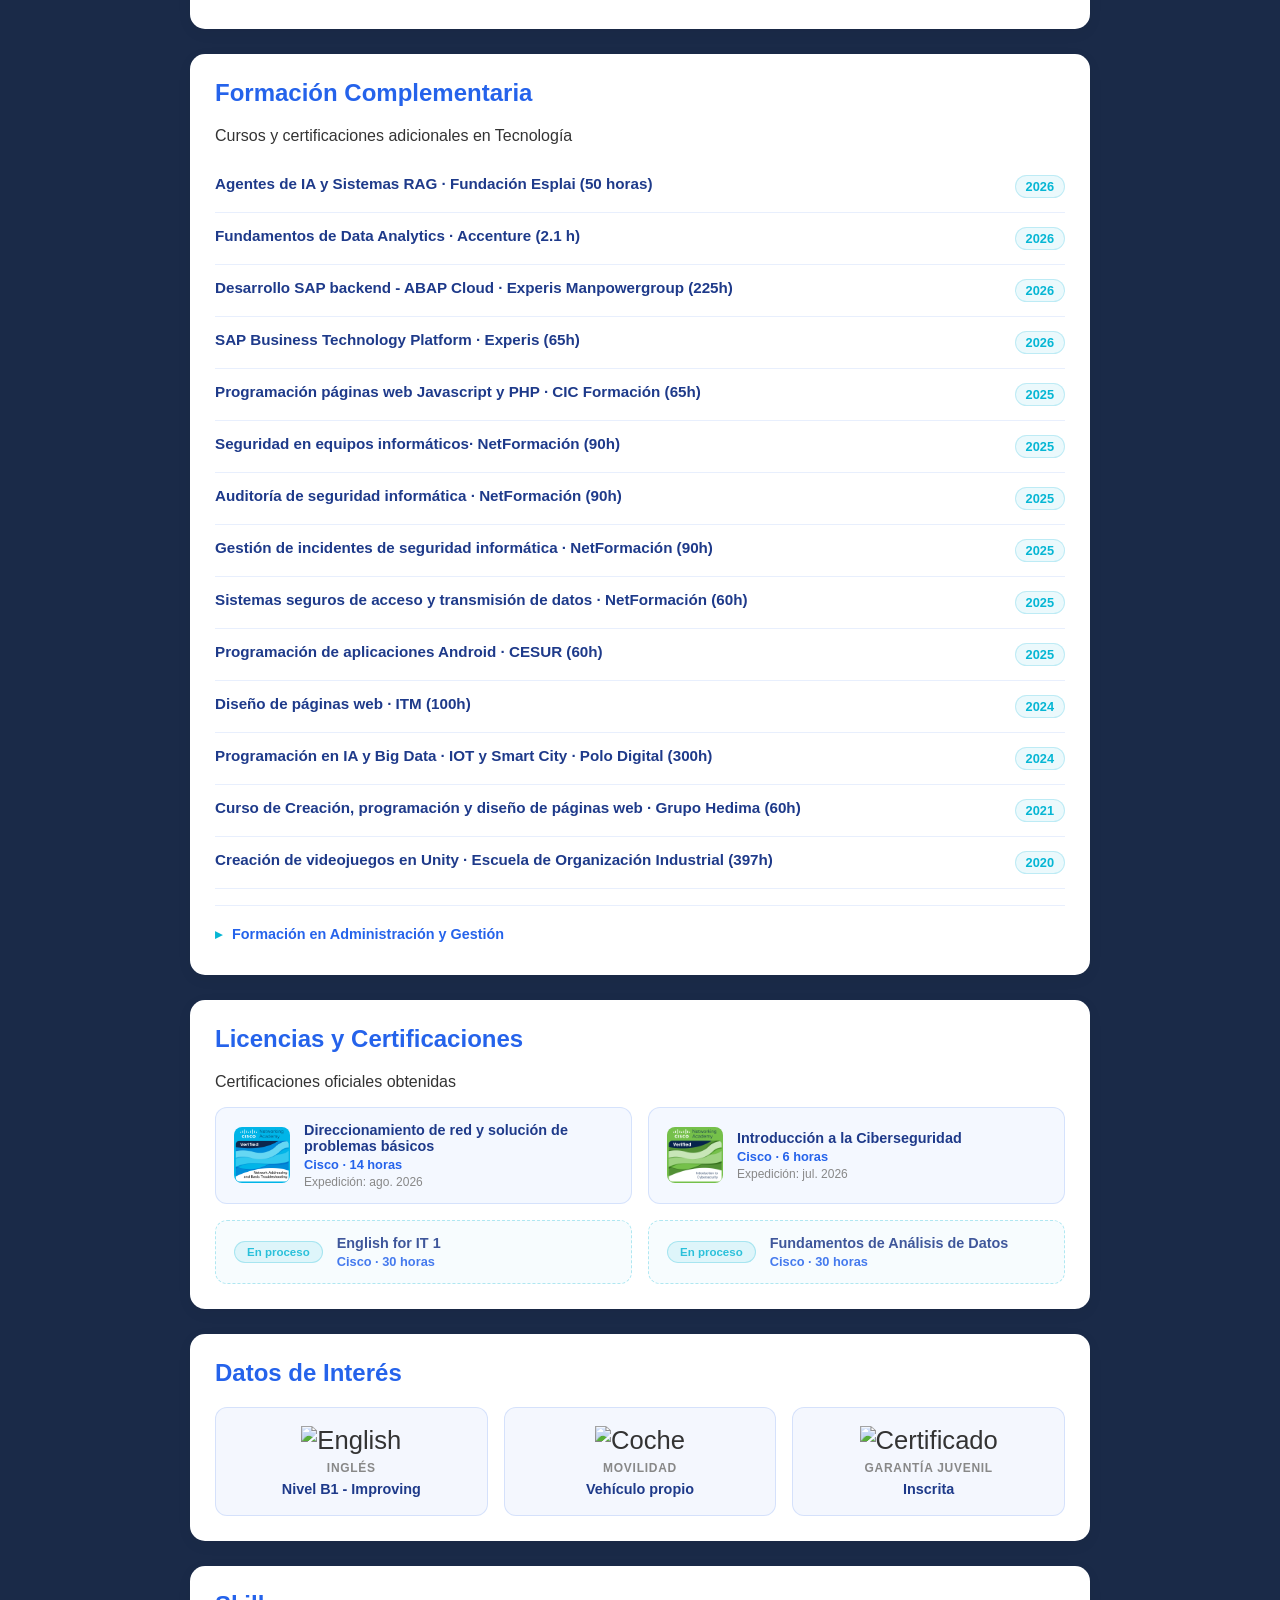
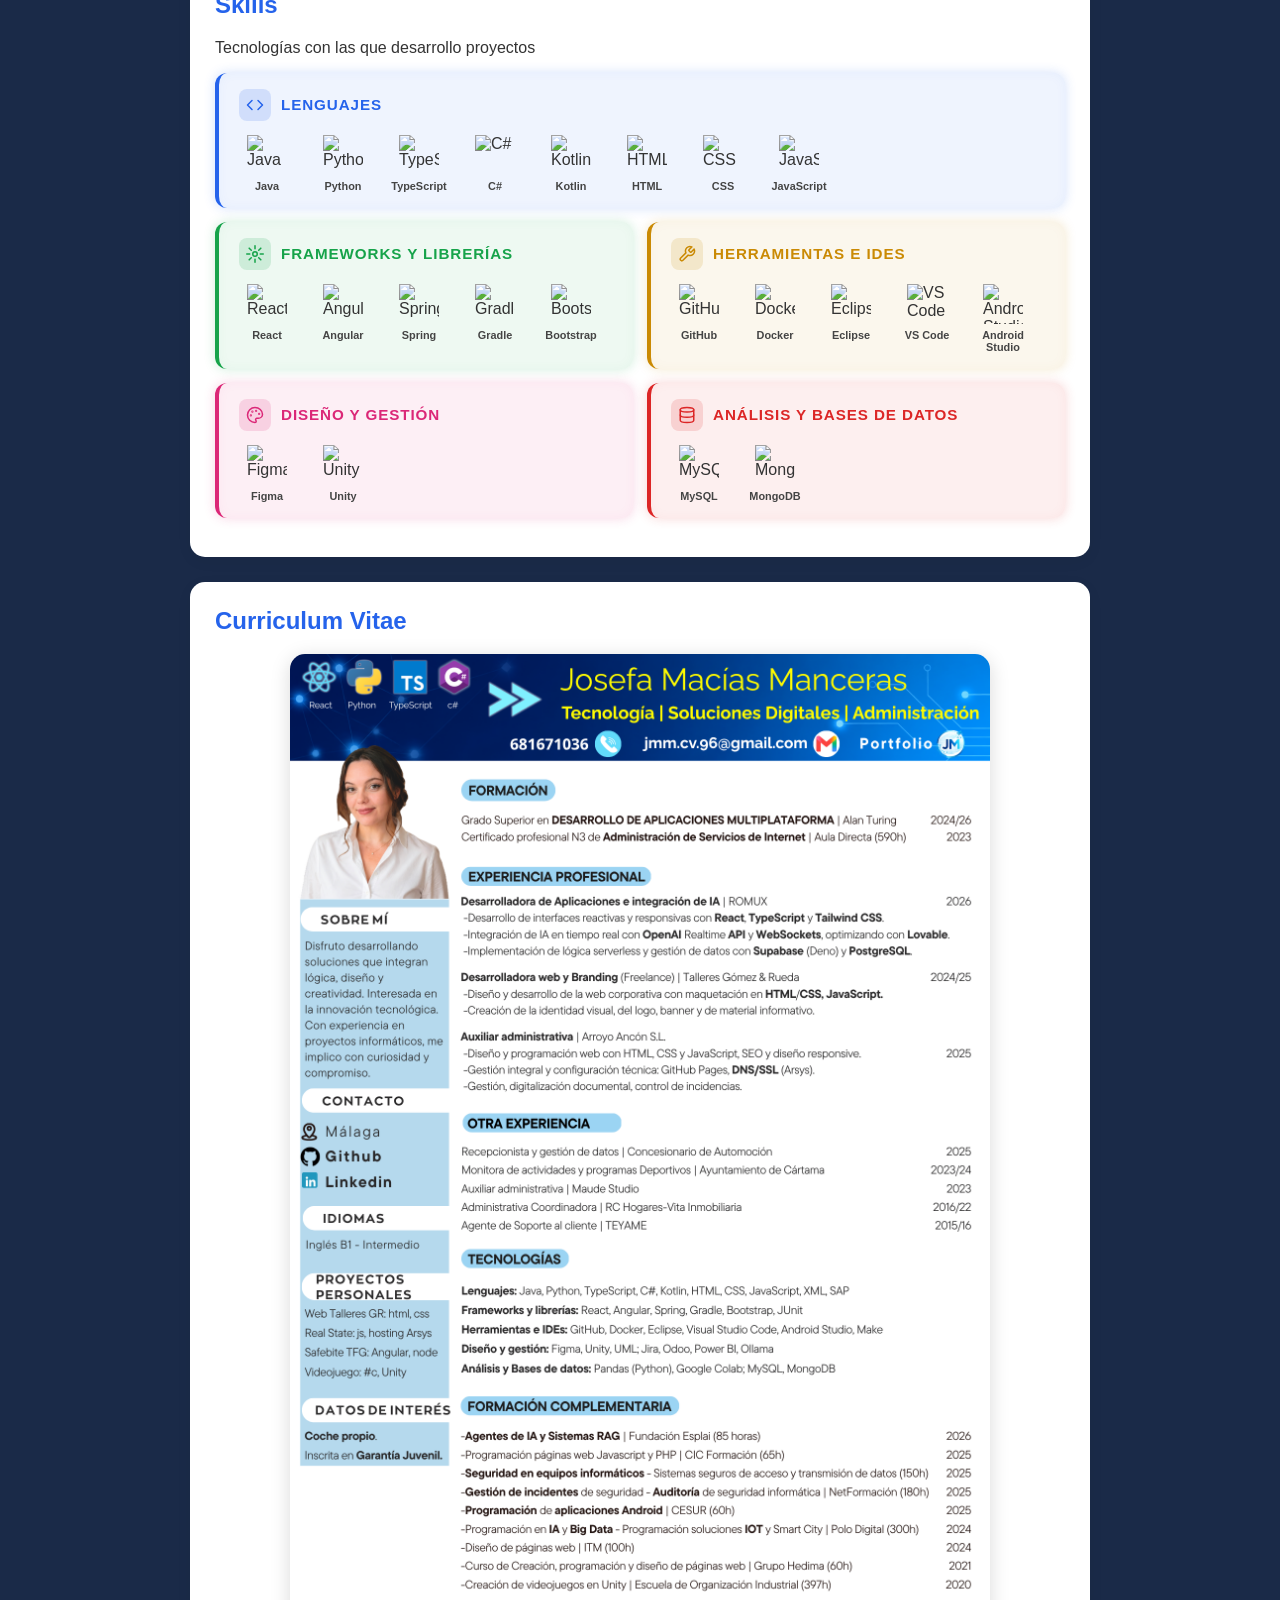
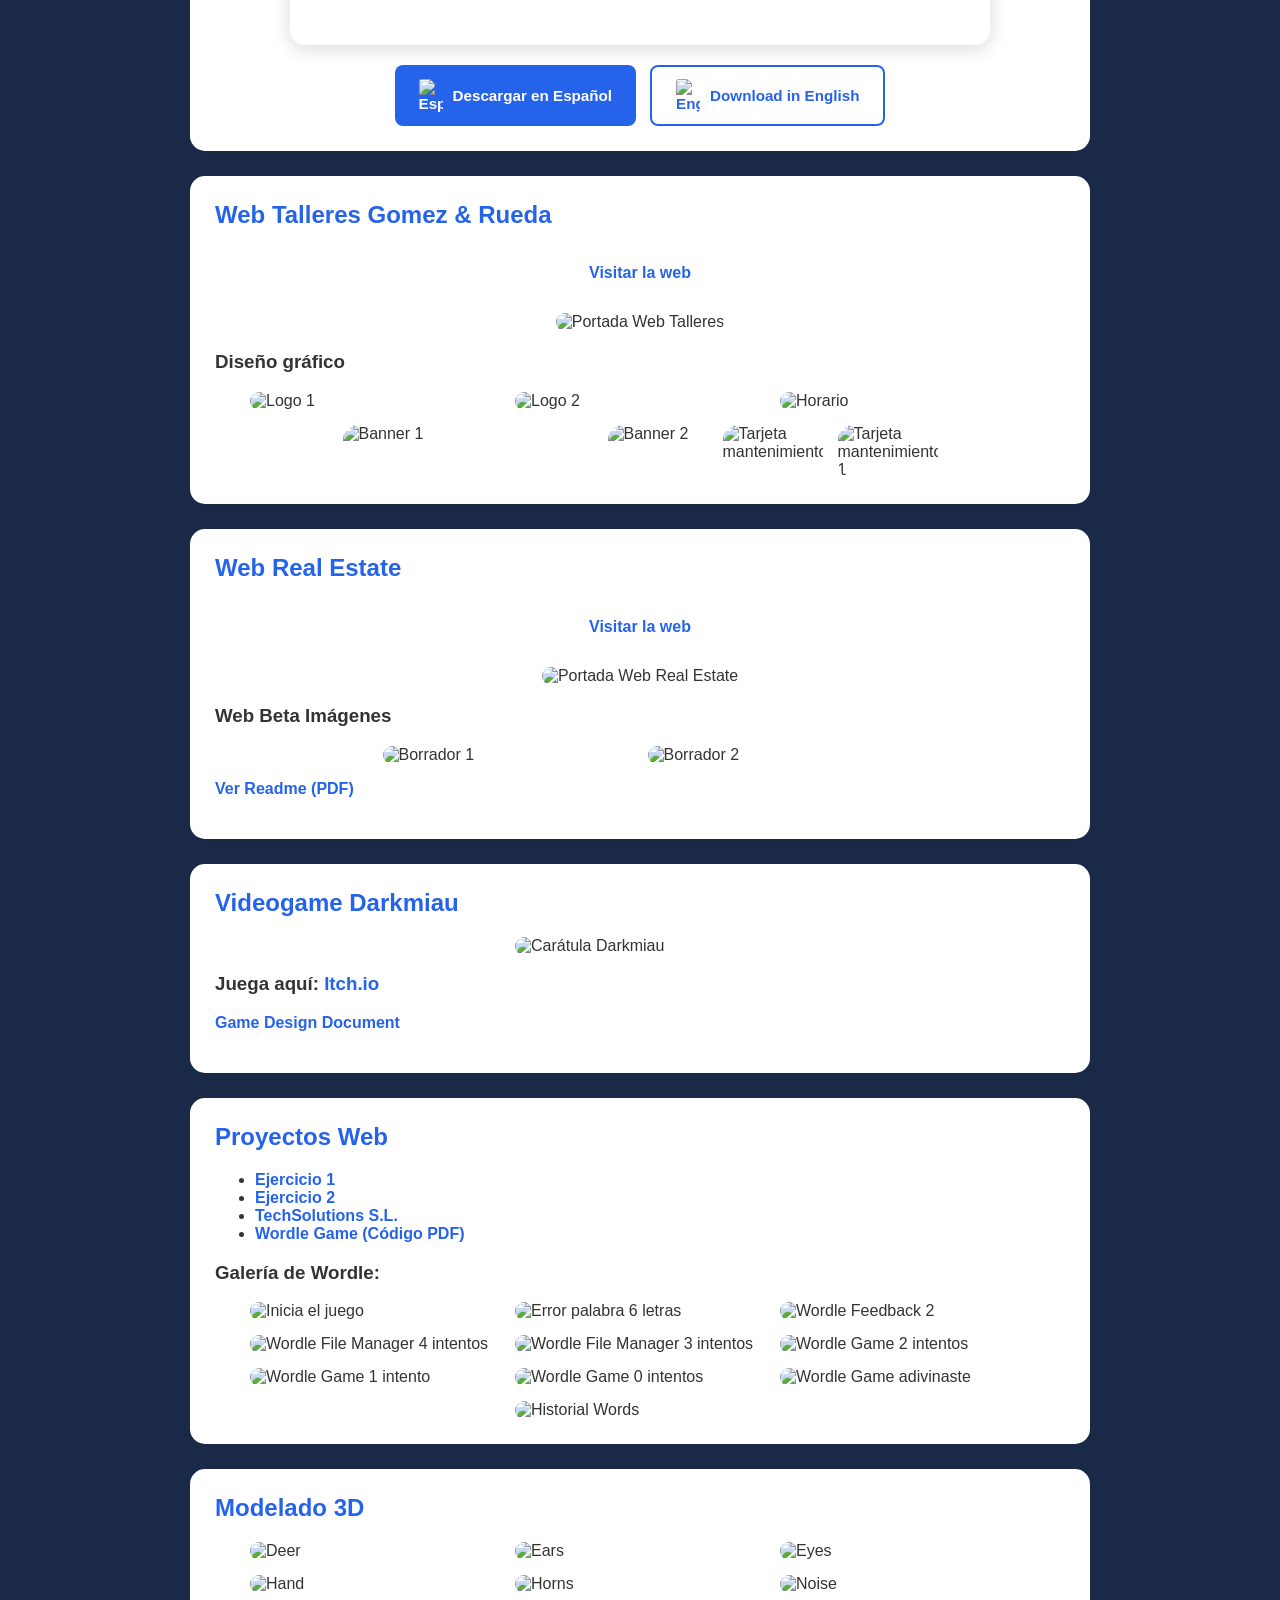
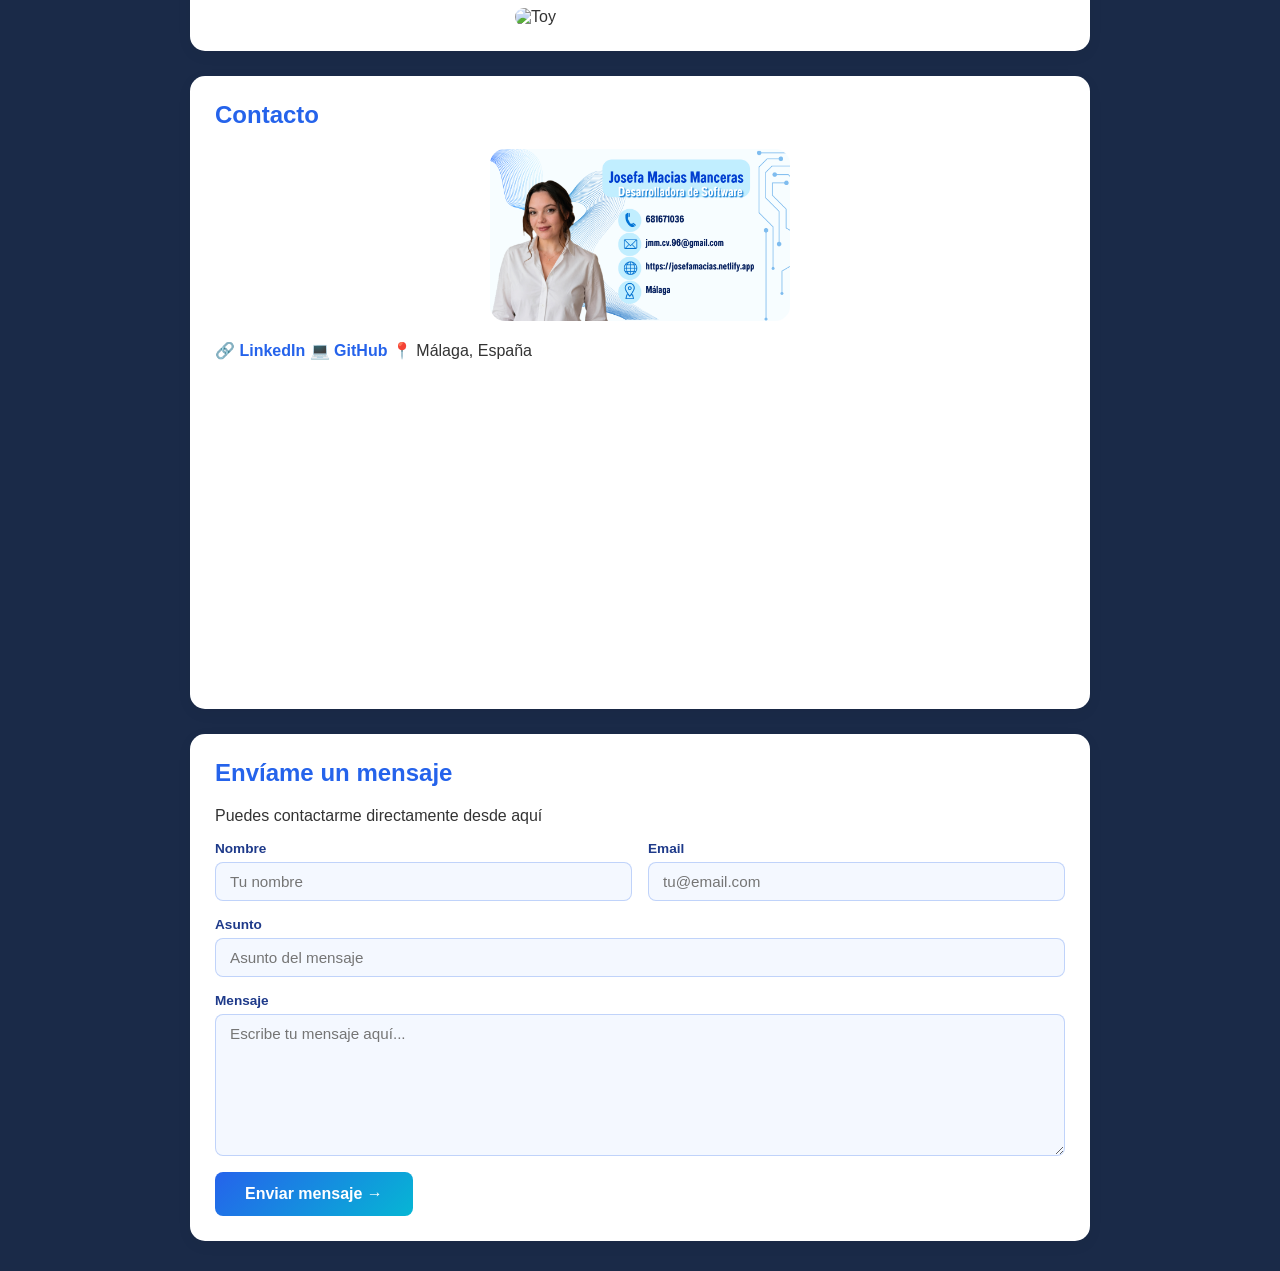
==== commit f7e8246c: "añadido formulario de contacto  y descarga de cv español e ingles, actualizados curriculums e imagen" ====
--- a/index.html
+++ b/index.html
@@ -411,7 +411,7 @@
       <div class="cert-badge-pending">En proceso</div>
       <div class="cert-info">
         <span class="cert-name">Fundamentos de Análisis de Datos</span>
-        <span class="cert-issuer">30 horas</span>
+        <span class="cert-issuer">Cisco · 30 horas</span>
       </div>
     </div>
 
@@ -524,13 +524,21 @@
 </section>
 
 <!-- CURRICULUM -->
-    <section id="cv" class="project fade-in">
-      <h2 class="title">Curriculum Vitae</h2>
-      <a href="documentos/CV_Josefa_Macias_Desarrolladora-software.pdf" target="_blank">
-      <img src="documentos/CV_Josefa_Macias_Desarrolladora-software.png" alt="Curriculum Vitae" 
-          style="width:100%; max-width:700px; display:block; margin:0 auto; border-radius:15px; box-shadow: 0 4px 20px rgba(0,0,0,0.15);">
-      </a>
-  </section>
+<section id="cv" class="project fade-in">
+  <h2 class="title">Curriculum Vitae</h2>
+  <a href="documentos/cvspanish/Tecnologia_CV_Josefa_Macias.pdf" target="_blank">
+    <img src="documentos/cvspanish/Tecnologia_CV_Josefa_Macias.png" alt="Curriculum Vitae"
+      style="width:100%; max-width:700px; display:block; margin:0 auto; border-radius:15px; box-shadow: 0 4px 20px rgba(0,0,0,0.15);">
+  </a>
+  <div class="cv-download-btns">
+    <a href="documentos/cvspanish/Tecnologia_CV_Josefa_Macias.pdf" target="_blank" class="cv-btn">
+      <img src="https://flagcdn.com/w40/es.png" alt="Español"> Descargar en Español
+    </a>
+    <a href="documentos/english/Resume_Josefa_Macias_Technology.pdf" target="_blank" class="cv-btn cv-btn-secondary">
+      <img src="https://flagcdn.com/w40/gb.png" alt="English"> Download in English
+    </a>
+  </div>
+</section>
 
     <!-- TALLERESGR (Mantiene tus tamaños) -->
     <section id="talleres" class="project fade-in">
@@ -636,6 +644,36 @@
   </iframe>
 </section>
 
+<!-- FORMULARIO DE CONTACTO -->
+<section id="formulario" class="project fade-in">
+  <h2 class="title">Envíame un mensaje</h2>
+  <p class="section-sub">Puedes contactarme directamente desde aquí</p>
+
+  <form class="contact-form" action="https://formspree.io/f/xwleppjg" method="POST">
+    <div class="form-row">
+      <div class="form-group">
+        <label for="nombre">Nombre</label>
+        <input type="text" id="nombre" name="nombre" placeholder="Tu nombre" required>
+      </div>
+      <div class="form-group">
+        <label for="email">Email</label>
+        <input type="email" id="email" name="email" placeholder="tu@email.com" required>
+      </div>
+    </div>
+    <div class="form-group">
+      <label for="asunto">Asunto</label>
+      <input type="text" id="asunto" name="asunto" placeholder="Asunto del mensaje" required>
+    </div>
+    <div class="form-group">
+      <label for="mensaje">Mensaje</label>
+      <textarea id="mensaje" name="mensaje" rows="5" placeholder="Escribe tu mensaje aquí..." required></textarea>
+    </div>
+    <button type="submit" class="contact-submit">
+      Enviar mensaje →
+    </button>
+  </form>
+</section>
+
   </main>
 
   <button id="backToTop">↑</button>
--- a/css/styles.css
+++ b/css/styles.css
@@ -148,7 +148,10 @@
   border-radius: 8px;
   cursor: pointer;
   font-size: 1rem;
+  font-family: Calibri, sans-serif;
   transition: all 0.3s ease;
+  width: 100%;        /* ← ocupa todo el ancho como los demás en móvil */
+  text-align: center;
 }
 
 .nav-dropdown-btn:hover {
@@ -863,4 +866,128 @@
 .language-selector img:hover {
     transform:scale(1.15);
     opacity:.8;
+}
+
+/* CV download buttons */
+.cv-download-btns {
+  display: flex;
+  gap: 14px;
+  justify-content: center;
+  flex-wrap: wrap;
+  margin-top: 20px;
+}
+
+.cv-btn {
+  display: inline-flex;
+  align-items: center;
+  gap: 10px;
+  background-color: #2563eb;
+  color: #fff;
+  padding: 12px 24px;
+  border-radius: 8px;
+  font-weight: bold;
+  text-decoration: none;
+  transition: all 0.3s ease;
+  font-size: 0.95rem;
+}
+
+.cv-btn:hover {
+  background-color: #06b6d4;
+  transform: translateY(-3px);
+  box-shadow: 0 4px 15px rgba(0,0,0,0.2);
+  color: #fff;
+}
+
+.cv-btn-secondary {
+  background-color: transparent;
+  border: 2px solid #2563eb;
+  color: #2563eb;
+}
+
+.cv-btn-secondary:hover {
+  background-color: #2563eb;
+  color: #fff;
+}
+
+.cv-btn img {
+  width: 24px;
+  border-radius: 3px;
+}
+
+/* Formulario de contacto */
+.contact-form {
+  display: flex;
+  flex-direction: column;
+  gap: 16px;
+  margin-top: 10px;
+}
+
+.form-row {
+  display: grid;
+  grid-template-columns: 1fr 1fr;
+  gap: 16px;
+}
+
+.form-group {
+  display: flex;
+  flex-direction: column;
+  gap: 6px;
+}
+
+.form-group label {
+  font-weight: bold;
+  font-size: 0.85rem;
+  color: #1e3a8a;
+}
+
+.form-group input,
+.form-group textarea {
+  padding: 10px 14px;
+  border: 1px solid rgba(37,99,235,0.25);
+  border-radius: 8px;
+  font-family: Calibri, sans-serif;
+  font-size: 0.95rem;
+  color: #333;
+  background: #f4f8ff;
+  transition: border-color 0.3s ease, box-shadow 0.3s ease;
+  outline: none;
+}
+
+.form-group input:focus,
+.form-group textarea:focus {
+  border-color: #2563eb;
+  box-shadow: 0 0 0 3px rgba(37,99,235,0.1);
+}
+
+.form-group textarea {
+  resize: vertical;
+  min-height: 120px;
+}
+
+.contact-submit {
+  background: linear-gradient(135deg, #2563eb, #06b6d4);
+  color: #fff;
+  border: none;
+  padding: 13px 30px;
+  border-radius: 8px;
+  font-weight: bold;
+  font-size: 1rem;
+  cursor: pointer;
+  font-family: Calibri, sans-serif;
+  transition: transform 0.3s ease, box-shadow 0.3s ease;
+  align-self: flex-start;
+}
+
+.contact-submit:hover {
+  transform: translateY(-3px);
+  box-shadow: 0 6px 20px rgba(37,99,235,0.3);
+}
+
+@media (max-width: 768px) {
+  .form-row {
+    grid-template-columns: 1fr;
+  }
+  .contact-submit {
+    width: 100%;
+  }
 }
